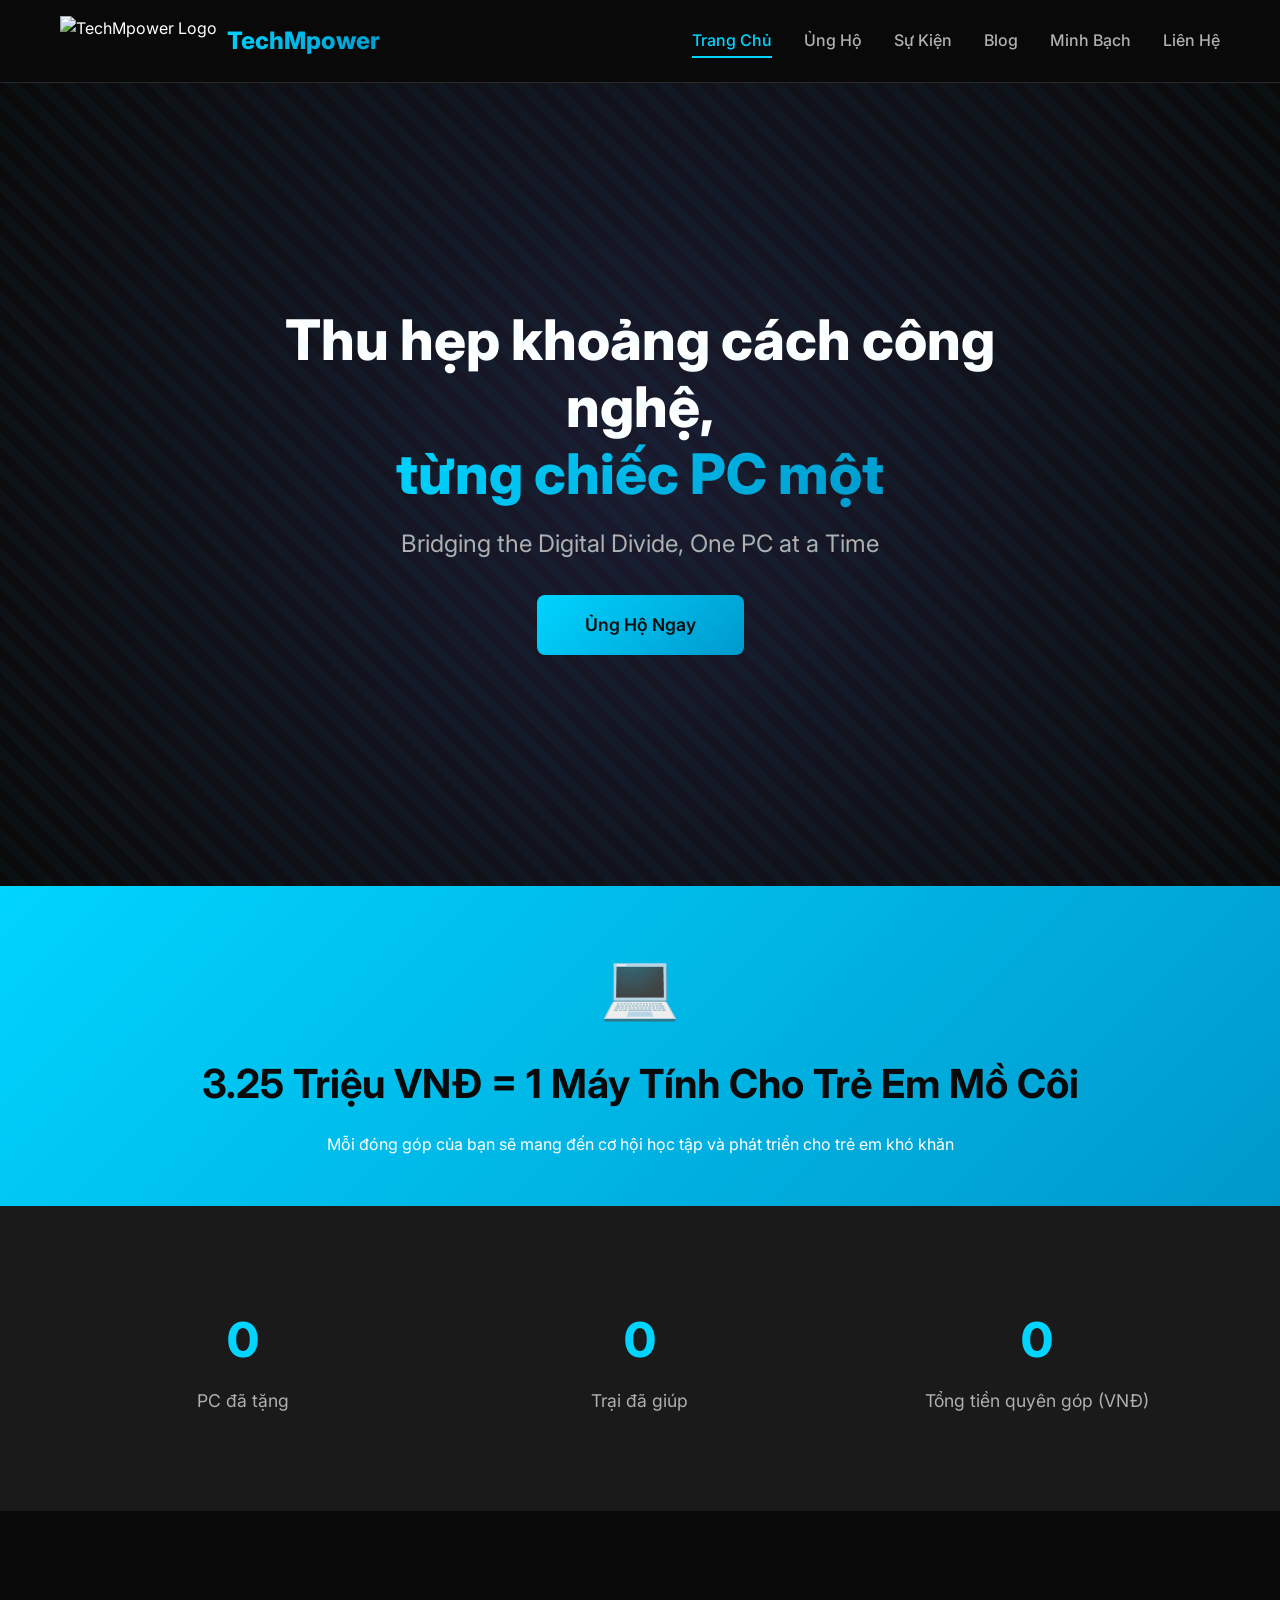
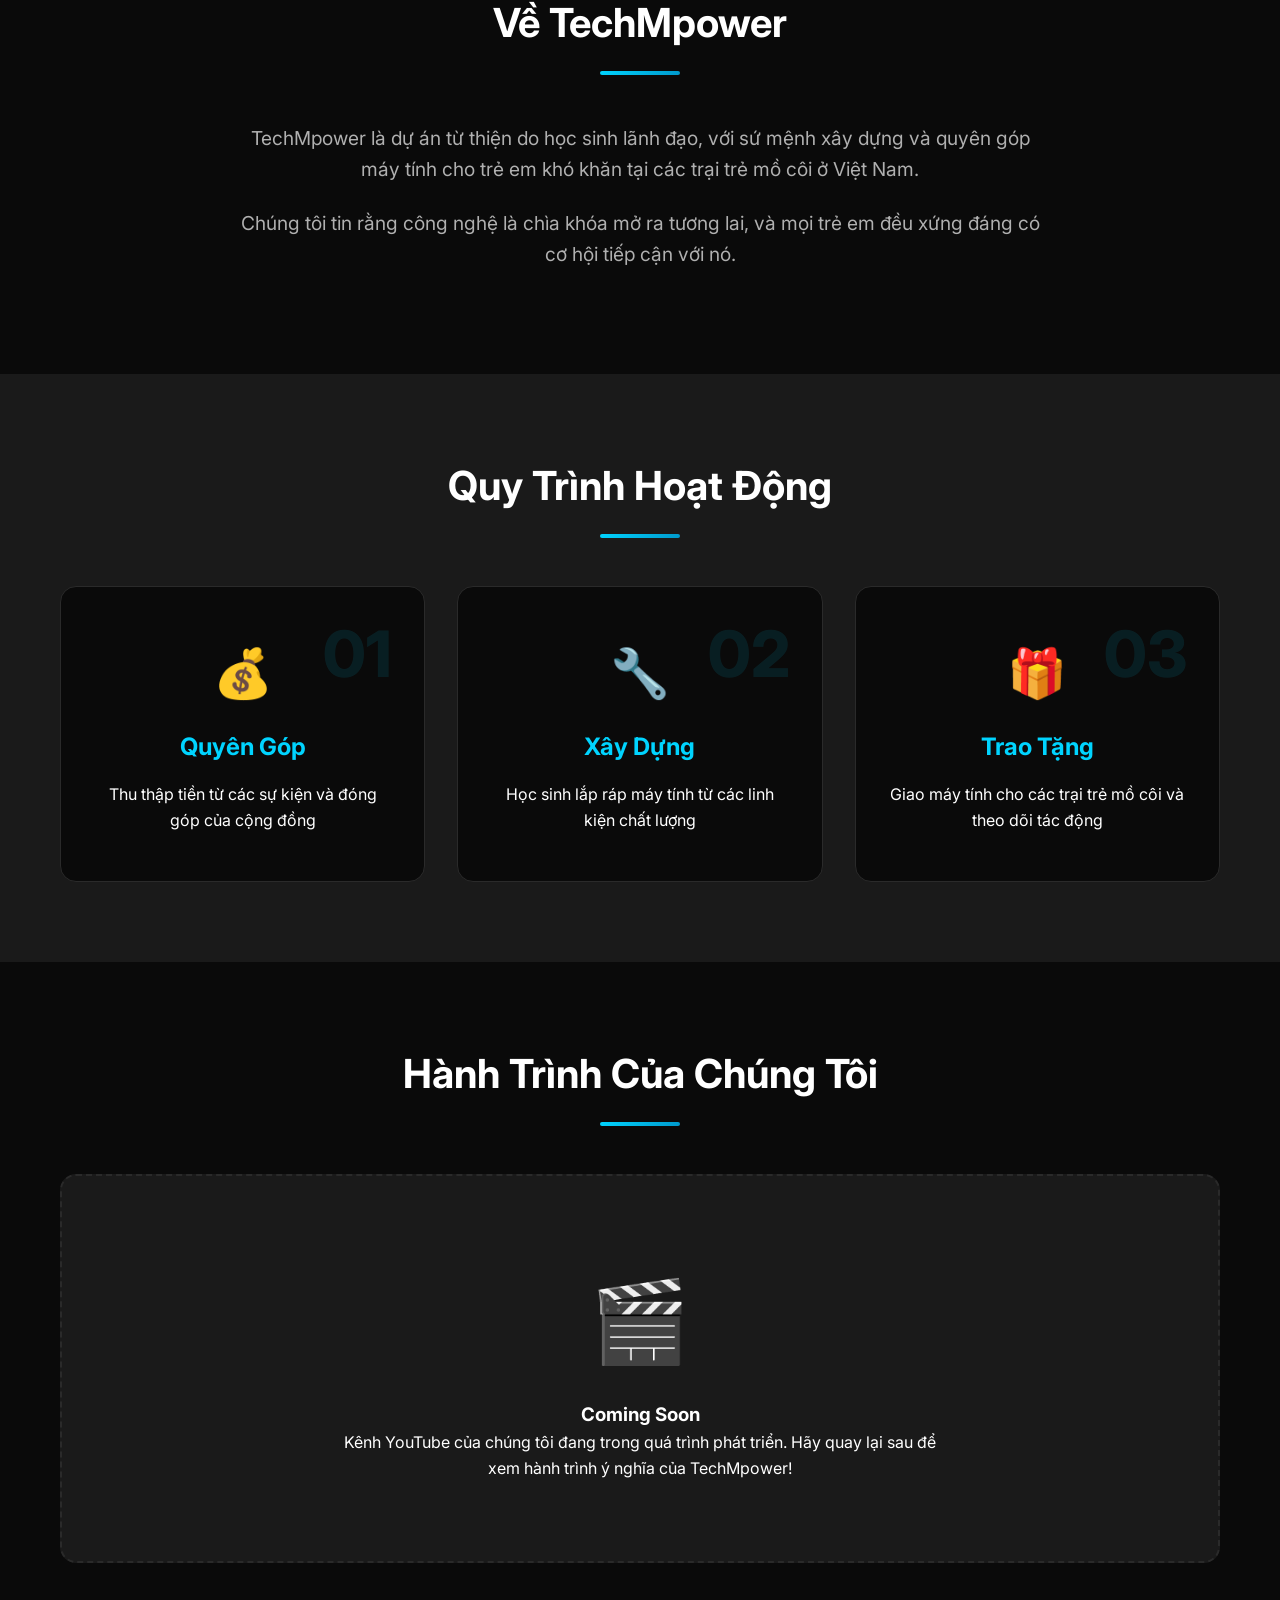
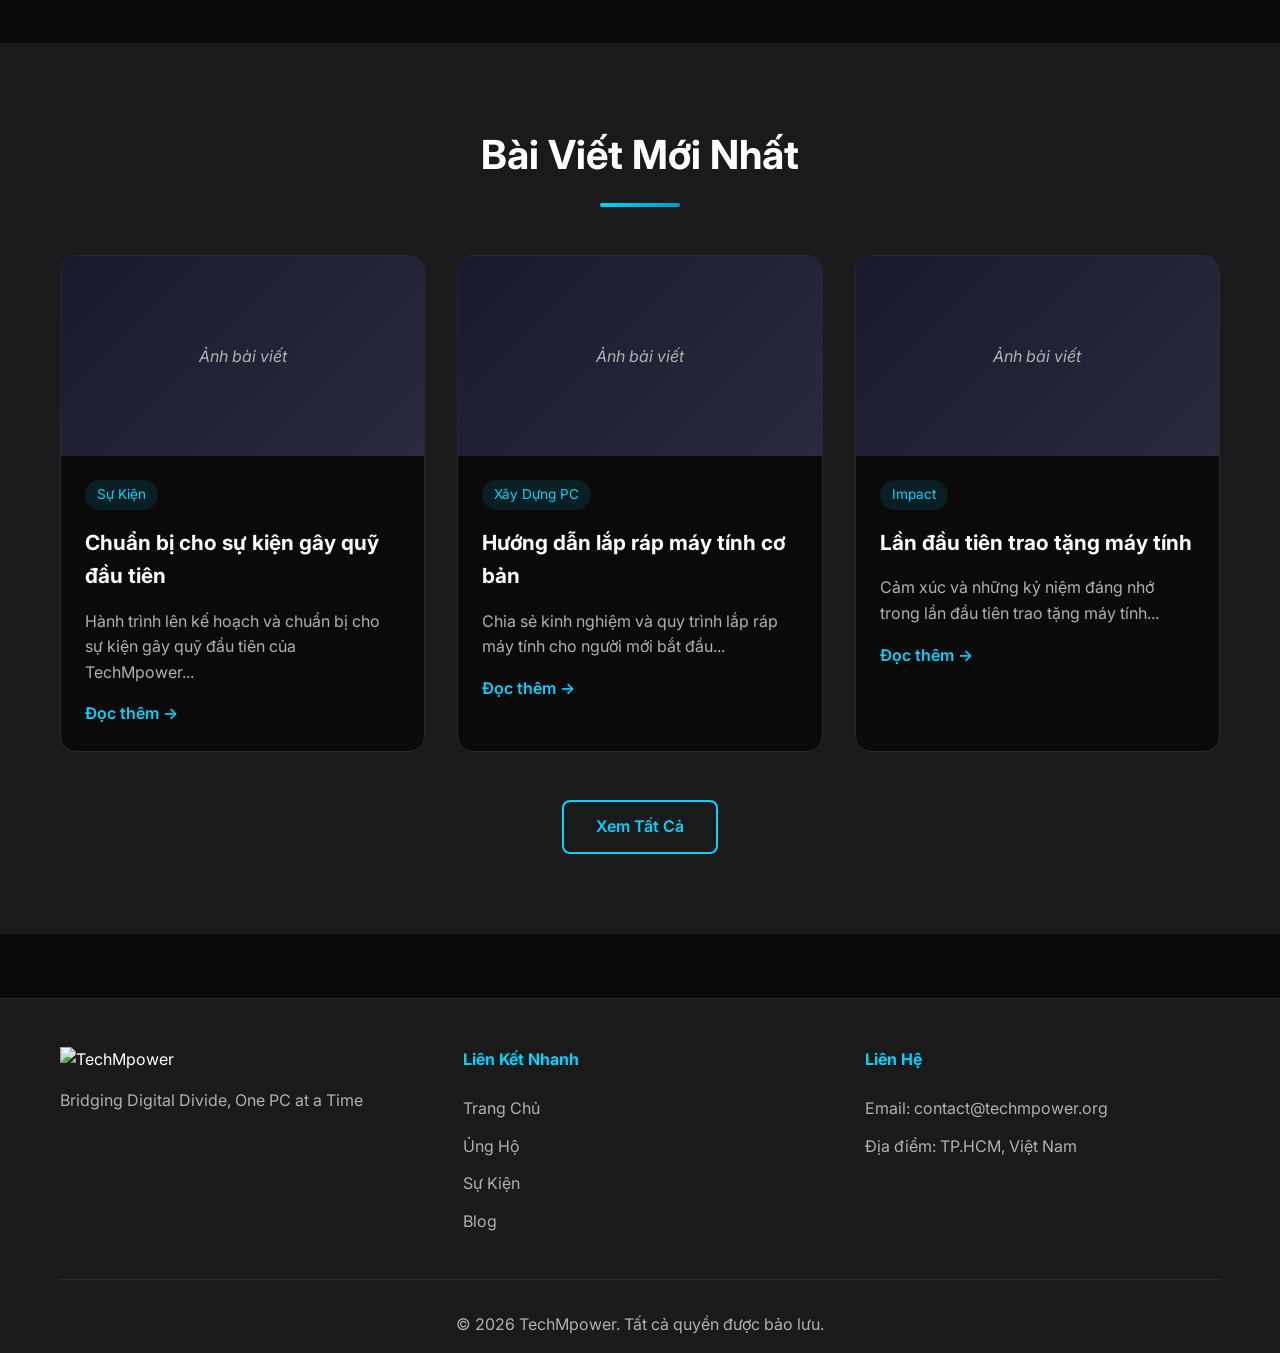
==== index.html @ a967f3a5 "fix files structure" ====
<!DOCTYPE html>
<html lang="vi">
<head>
    <meta charset="UTF-8">
    <meta name="viewport" content="width=device-width, initial-scale=1.0">
    <title>TechMpower - Thu hẹp khoảng cách công nghệ</title>
    <link rel="stylesheet" href="css/style.css">
    <link rel="preconnect" href="https://fonts.googleapis.com">
    <link rel="preconnect" href="https://fonts.gstatic.com" crossorigin>
    <link href="https://fonts.googleapis.com/css2?family=Inter:wght@300;400;600;700;800&display=swap" rel="stylesheet">
</head>
<body>
    <!-- PRELOADER -->
    <div class="preloader">
        <div class="preloader-content">
            <img src="logo.png" alt="TechMpower" class="preloader-logo">
            <div class="preloader-text">TechMpower</div>
            <div class="preloader-bar"></div>
        </div>
    </div>

    <!-- Navigation -->
    <nav class="navbar">
        <div class="container">
            <div class="nav-brand">
                <img src="logo.png" alt="TechMpower Logo" class="logo">
                <span class="brand-text">TechMpower</span>
            </div>
            <ul class="nav-menu">
                <li><a href="index.html" class="active">Trang Chủ</a></li>
                <li><a href="donate.html">Ủng Hộ</a></li>
                <li><a href="events.html">Sự Kiện</a></li>
                <li><a href="blog.html">Blog</a></li>
                <li><a href="transparency.html">Minh Bạch</a></li>
                <li><a href="contact.html">Liên Hệ</a></li>
            </ul>
            <div class="hamburger">
                <span></span>
                <span></span>
                <span></span>
            </div>
        </div>
    </nav>

    <!-- Hero Section -->
    <section class="hero reveal">
        <div class="container">
            <div class="hero-content">
                <h1 class="hero-title">
                    Thu hẹp khoảng cách công nghệ,<br>
                    <span class="highlight">từng chiếc PC một</span>
                </h1>
                <p class="hero-subtitle">Bridging the Digital Divide, One PC at a Time</p>
                <a href="donate.html" class="btn btn-primary btn-large">Ủng Hộ Ngay</a>
            </div>
        </div>
        <div class="hero-overlay"></div>
    </section>

    <!-- Impact Banner -->
    <section class="impact-banner reveal reveal-delay-1">
        <div class="container">
            <div class="banner-content">
                <div class="banner-icon">💻</div>
                <h2>3.25 Triệu VNĐ = 1 Máy Tính Cho Trẻ Em Mồ Côi</h2>
                <p>Mỗi đóng góp của bạn sẽ mang đến cơ hội học tập và phát triển cho trẻ em khó khăn</p>
            </div>
        </div>
    </section>

    <!-- Impact Counters -->
    <section class="impact-counters reveal reveal-delay-2">
        <div class="container">
            <div class="counters-grid">
                <div class="counter-item">
                    <div class="counter-number" data-target="0">0</div>
                    <div class="counter-label">PC đã tặng</div>
                </div>
                <div class="counter-item">
                    <div class="counter-number" data-target="0">0</div>
                    <div class="counter-label">Trại đã giúp</div>
                </div>
                <div class="counter-item">
                    <div class="counter-number" data-target="0">0</div>
                    <div class="counter-label">Tổng tiền quyên góp (VNĐ)</div>
                </div>
            </div>
        </div>
    </section>

    <!-- About Section -->
    <section class="about-section reveal">
        <div class="container">
            <div class="section-header">
                <h2>Về TechMpower</h2>
                <div class="divider"></div>
            </div>
            <div class="about-content">
                <p>TechMpower là dự án từ thiện do học sinh lãnh đạo, với sứ mệnh xây dựng và quyên góp máy tính cho trẻ em khó khăn tại các trại trẻ mồ côi ở Việt Nam.</p>
                <p>Chúng tôi tin rằng công nghệ là chìa khóa mở ra tương lai, và mọi trẻ em đều xứng đáng có cơ hội tiếp cận với nó.</p>
            </div>
        </div>
    </section>

    <!-- Process Section -->
    <section class="process-section reveal reveal-delay-1">
        <div class="container">
            <div class="section-header">
                <h2>Quy Trình Hoạt Động</h2>
                <div class="divider"></div>
            </div>
            <div class="process-grid">
                <div class="process-card reveal">
                    <div class="process-number">01</div>
                    <div class="process-icon">💰</div>
                    <h3>Quyên Góp</h3>
                    <p>Thu thập tiền từ các sự kiện và đóng góp của cộng đồng</p>
                </div>
                <div class="process-card reveal reveal-delay-1">
                    <div class="process-number">02</div>
                    <div class="process-icon">🔧</div>
                    <h3>Xây Dựng</h3>
                    <p>Học sinh lắp ráp máy tính từ các linh kiện chất lượng</p>
                </div>
                <div class="process-card reveal reveal-delay-2">
                    <div class="process-number">03</div>
                    <div class="process-icon">🎁</div>
                    <h3>Trao Tặng</h3>
                    <p>Giao máy tính cho các trại trẻ mồ côi và theo dõi tác động</p>
                </div>
            </div>
        </div>
    </section>

    <!-- YouTube Section -->
    <section class="youtube-section reveal">
        <div class="container">
            <div class="section-header">
                <h2>Hành Trình Của Chúng Tôi</h2>
                <div class="divider"></div>
            </div>
            <div class="youtube-placeholder">
                <div class="placeholder-content">
                    <div class="placeholder-icon">🎬</div>
                    <h3>Coming Soon</h3>
                    <p>Kênh YouTube của chúng tôi đang trong quá trình phát triển. Hãy quay lại sau để xem hành trình ý nghĩa của TechMpower!</p>
                </div>
            </div>
        </div>
    </section>

    <!-- Blog Preview -->
    <section class="blog-preview reveal reveal-delay-1">
        <div class="container">
            <div class="section-header">
                <h2>Bài Viết Mới Nhất</h2>
                <div class="divider"></div>
            </div>
            <div class="blog-grid">
                <article class="blog-card reveal">
                    <div class="blog-image placeholder">Ảnh bài viết</div>
                    <div class="blog-content">
                        <span class="blog-category">Sự Kiện</span>
                        <h3>Chuẩn bị cho sự kiện gây quỹ đầu tiên</h3>
                        <p>Hành trình lên kế hoạch và chuẩn bị cho sự kiện gây quỹ đầu tiên của TechMpower...</p>
                        <a href="blog.html" class="read-more">Đọc thêm →</a>
                    </div>
                </article>
                <article class="blog-card reveal reveal-delay-1">
                    <div class="blog-image placeholder">Ảnh bài viết</div>
                    <div class="blog-content">
                        <span class="blog-category">Xây Dựng PC</span>
                        <h3>Hướng dẫn lắp ráp máy tính cơ bản</h3>
                        <p>Chia sẻ kinh nghiệm và quy trình lắp ráp máy tính cho người mới bắt đầu...</p>
                        <a href="blog.html" class="read-more">Đọc thêm →</a>
                    </div>
                </article>
                <article class="blog-card reveal reveal-delay-2">
                    <div class="blog-image placeholder">Ảnh bài viết</div>
                    <div class="blog-content">
                        <span class="blog-category">Impact</span>
                        <h3>Lần đầu tiên trao tặng máy tính</h3>
                        <p>Cảm xúc và những kỷ niệm đáng nhớ trong lần đầu tiên trao tặng máy tính...</p>
                        <a href="blog.html" class="read-more">Đọc thêm →</a>
                    </div>
                </article>
            </div>
            <div class="text-center">
                <a href="blog.html" class="btn btn-secondary">Xem Tất Cả</a>   
            </div>
        </div>
    </section>

    <!-- Footer -->
    <footer class="footer reveal">
        <div class="container">
            <div class="footer-content">
                <div class="footer-brand">
                    <img src="logo.png" alt="TechMpower" class="footer-logo">
                    <p>Bridging Digital Divide, One PC at a Time</p>
                </div>
                <div class="footer-links">
                    <h4>Liên Kết Nhanh</h4>
                    <ul>
                        <li><a href="index.html">Trang Chủ</a></li>
                        <li><a href="donate.html">Ủng Hộ</a></li>
                        <li><a href="events.html">Sự Kiện</a></li>
                        <li><a href="blog.html">Blog</a></li>
                    </ul>
                </div>
                <div class="footer-contact">
                    <h4>Liên Hệ</h4>
                    <p>Email: contact@techmpower.org</p>
                    <p>Địa điểm: TP.HCM, Việt Nam</p>
                </div>
            </div>
            <div class="footer-bottom">
                <p>&copy; 2026 TechMpower. Tất cả quyền được bảo lưu.</p>
            </div>
        </div>
    </footer>

    <script src="js/main.js"></script>
</body>
</html>
---- css/style.css ----
/* CSS Variables */
:root {
    --primary-color: #00d4ff;
    --secondary-color: #0099cc;
    --dark-bg: #0a0a0a;
    --card-bg: #1a1a1a;
    --text-primary: #ffffff;
    --text-secondary: #b0b0b0;
    --border-color: #2a2a2a;
    --success-color: #00ff88;
    --gradient-primary: linear-gradient(135deg, #00d4ff 0%, #0099cc 100%);
}

/* Reset & Base Styles */
* {
    margin: 0;
    padding: 0;
    box-sizing: border-box;
}

body {
    font-family: 'Inter', sans-serif;
    background-color: var(--dark-bg);
    color: var(--text-primary);
    line-height: 1.6;
    overflow-x: hidden;
}

.container {
    max-width: 1200px;
    margin: 0 auto;
    padding: 0 20px;
}

a {
    text-decoration: none;
    color: inherit;
    transition: all 0.3s ease;
}

/* Navigation */
.navbar {
    background: rgba(10, 10, 10, 0.95);
    backdrop-filter: blur(10px);
    position: fixed;
    width: 100%;
    top: 0;
    z-index: 1000;
    border-bottom: 1px solid var(--border-color);
}

.navbar .container {
    display: flex;
    justify-content: space-between;
    align-items: center;
    padding: 1rem 20px;
}

.nav-brand {
    display: flex;
    align-items: center;
    gap: 10px;
}

.logo {
    height: 50px;
    width: auto;
}

.brand-text {
    font-size: 1.5rem;
    font-weight: 800;
    background: var(--gradient-primary);
    -webkit-background-clip: text;
    -webkit-text-fill-color: transparent;
    background-clip: text;
}

.nav-menu {
    display: flex;
    list-style: none;
    gap: 2rem;
}

.nav-menu a {
    color: var(--text-secondary);
    font-weight: 500;
    position: relative;
    padding: 0.5rem 0;
}

.nav-menu a:hover,
.nav-menu a.active {
    color: var(--primary-color);
}

.nav-menu a::after {
    content: '';
    position: absolute;
    bottom: 0;
    left: 0;
    width: 0;
    height: 2px;
    background: var(--primary-color);
    transition: width 0.3s ease;
}

.nav-menu a:hover::after,
.nav-menu a.active::after {
    width: 100%;
}

.hamburger {
    display: none;
    flex-direction: column;
    gap: 5px;
    cursor: pointer;
}

.hamburger span {
    width: 25px;
    height: 3px;
    background: var(--text-primary);
    transition: all 0.3s ease;
}

/* Buttons */
.btn {
    display: inline-block;
    padding: 0.75rem 2rem;
    border-radius: 8px;
    font-weight: 600;
    cursor: pointer;
    border: none;
    transition: all 0.3s ease;
    text-align: center;
}

.btn-primary {
    background: var(--gradient-primary);
    color: var(--dark-bg);
}

.btn-primary:hover {
    transform: translateY(-2px);
    box-shadow: 0 10px 30px rgba(0, 212, 255, 0.3);
}

.btn-secondary {
    background: transparent;
    color: var(--primary-color);
    border: 2px solid var(--primary-color);
}

.btn-secondary:hover {
    background: var(--primary-color);
    color: var(--dark-bg);
}

.btn-outline {
    background: transparent;
    color: var(--text-primary);
    border: 2px solid var(--border-color);
}

.btn-outline:hover {
    border-color: var(--primary-color);
    color: var(--primary-color);
}

.btn-large {
    padding: 1rem 3rem;
    font-size: 1.1rem;
}

/* Hero Section */
.hero {
    margin-top: 76px;
    min-height: 90vh;
    display: flex;
    align-items: center;
    justify-content: center;
    position: relative;
    background: radial-gradient(circle at center, #1a1a2e 0%, var(--dark-bg) 100%);
    overflow: hidden;
}

.hero::before {
    content: '';
    position: absolute;
    width: 200%;
    height: 200%;
    background: repeating-linear-gradient(
        45deg,
        transparent,
        transparent 10px,
        rgba(0, 212, 255, 0.03) 10px,
        rgba(0, 212, 255, 0.03) 20px
    );
    animation: slide 20s linear infinite;
}

@keyframes slide {
    0% { transform: translate(-50%, -50%); }
    100% { transform: translate(0, 0); }
}

.hero-content {
    text-align: center;
    z-index: 1;
    max-width: 800px;
    padding: 2rem;
}

.hero-title {
    font-size: 3.5rem;
    font-weight: 800;
    margin-bottom: 1rem;
    line-height: 1.2;
}

.hero-title .highlight {
    background: var(--gradient-primary);
    -webkit-background-clip: text;
    -webkit-text-fill-color: transparent;
    background-clip: text;
}

.hero-subtitle {
    font-size: 1.5rem;
    color: var(--text-secondary);
    margin-bottom: 2rem;
}

/* Impact Banner */
.impact-banner {
    background: var(--gradient-primary);
    padding: 3rem 0;
    text-align: center;
}

.banner-content h2 {
    font-size: 2.5rem;
    margin: 1rem 0;
    color: var(--dark-bg);
}

.banner-icon {
    font-size: 4rem;
}

/* Impact Counters */
.impact-counters {
    padding: 4rem 0;
    background: var(--card-bg);
}

.counters-grid {
    display: grid;
    grid-template-columns: repeat(auto-fit, minmax(250px, 1fr));
    gap: 2rem;
    text-align: center;
}

.counter-item {
    padding: 2rem;
}

.counter-number {
    font-size: 3rem;
    font-weight: 800;
    color: var(--primary-color);
    margin-bottom: 0.5rem;
}

.counter-label {
    color: var(--text-secondary);
    font-size: 1.1rem;
}

/* Section Headers */
.section-header {
    text-align: center;
    margin-bottom: 3rem;
}

.section-header h2 {
    font-size: 2.5rem;
    margin-bottom: 1rem;
}

.divider {
    width: 80px;
    height: 4px;
    background: var(--gradient-primary);
    margin: 0 auto;
    border-radius: 2px;
}

/* About Section */
.about-section {
    padding: 5rem 0;
}

.about-content {
    max-width: 800px;
    margin: 0 auto;
    text-align: center;
    font-size: 1.2rem;
    color: var(--text-secondary);
}

.about-content p {
    margin-bottom: 1.5rem;
}

/* Process Section */
.process-section {
    padding: 5rem 0;
    background: var(--card-bg);
}

.process-grid {
    display: grid;
    grid-template-columns: repeat(auto-fit, minmax(300px, 1fr));
    gap: 2rem;
}

.process-card {
    background: var(--dark-bg);
    padding: 3rem 2rem;
    border-radius: 16px;
    text-align: center;
    border: 1px solid var(--border-color);
    transition: all 0.3s ease;
    position: relative;
    overflow: hidden;
}

.process-card::before {
    content: '';
    position: absolute;
    top: 0;
    left: 0;
    width: 100%;
    height: 4px;
    background: var(--gradient-primary);
    transform: scaleX(0);
    transition: transform 0.3s ease;
}

.process-card:hover {
    transform: translateY(-10px);
    border-color: var(--primary-color);
}

.process-card:hover::before {
    transform: scaleX(1);
}

.process-number {
    font-size: 4rem;
    font-weight: 800;
    color: rgba(0, 212, 255, 0.1);
    position: absolute;
    top: 1rem;
    right: 2rem;
}

.process-icon {
    font-size: 3rem;
    margin-bottom: 1rem;
}

.process-card h3 {
    font-size: 1.5rem;
    margin-bottom: 1rem;
    color: var(--primary-color);
}

/* YouTube Section */
.youtube-section {
    padding: 5rem 0;
}

.youtube-placeholder {
    background: var(--card-bg);
    border: 2px dashed var(--border-color);
    border-radius: 16px;
    padding: 5rem 2rem;
    text-align: center;
}

.placeholder-content {
    max-width: 600px;
    margin: 0 auto;
}

.placeholder-icon {
    font-size: 5rem;
    margin-bottom: 1rem;
}

/* Blog Preview */
.blog-preview {
    padding: 5rem 0;
    background: var(--card-bg);
}

.blog-grid {
    display: grid;
    grid-template-columns: repeat(auto-fit, minmax(300px, 1fr));
    gap: 2rem;
    margin-bottom: 3rem;
}

.blog-card {
    background: var(--dark-bg);
    border-radius: 16px;
    overflow: hidden;
    border: 1px solid var(--border-color);
    transition: all 0.3s ease;
}

.blog-card:hover {
    transform: translateY(-5px);
    border-color: var(--primary-color);
}

.blog-image {
    height: 200px;
    background: linear-gradient(135deg, #1a1a2e 0%, #2a2a3e 100%);
    display: flex;
    align-items: center;
    justify-content: center;
    color: var(--text-secondary);
}

.blog-content {
    padding: 1.5rem;
}

.blog-category {
    display: inline-block;
    padding: 0.25rem 0.75rem;
    background: rgba(0, 212, 255, 0.1);
    color: var(--primary-color);
    border-radius: 20px;
    font-size: 0.85rem;
    margin-bottom: 1rem;
}

.blog-content h3 {
    margin-bottom: 1rem;
    font-size: 1.3rem;
}

.blog-content p {
    color: var(--text-secondary);
    margin-bottom: 1rem;
}

.read-more {
    color: var(--primary-color);
    font-weight: 600;
}

.text-center {
    text-align: center;
}

/* Page Header */
.page-header {
    margin-top: 76px;
    padding: 4rem 0;
    background: linear-gradient(135deg, #1a1a2e 0%, var(--dark-bg) 100%);
    text-align: center;
}

.page-header h1 {
    font-size: 3rem;
    margin-bottom: 1rem;
    background: var(--gradient-primary);
    -webkit-background-clip: text;
    -webkit-text-fill-color: transparent;
    background-clip: text;
}

/* Donate Page Styles */
.donation-section {
    padding: 4rem 0;
}

.donation-banner {
    background: var(--gradient-primary);
    padding: 2rem;
    border-radius: 16px;
    text-align: center;
    margin-bottom: 3rem;
}

.donation-banner h2 {
    color: var(--dark-bg);
    font-size: 2rem;
}

.donation-tiers {
    display: grid;
    grid-template-columns: repeat(auto-fit, minmax(280px, 1fr));
    gap: 2rem;
    margin-bottom: 4rem;
}

.tier-card {
    background: var(--card-bg);
    padding: 2.5rem 2rem;
    border-radius: 16px;
    border: 2px solid var(--border-color);
    text-align: center;
    position: relative;
    transition: all 0.3s ease;
}

.tier-card.featured {
    border-color: var(--primary-color);
    transform: scale(1.05);
}

.tier-badge {
    position: absolute;
    top: -12px;
    left: 50%;
    transform: translateX(-50%);
    background: var(--gradient-primary);
    color: var(--dark-bg);
    padding: 0.5rem 1.5rem;
    border-radius: 20px;
    font-weight: 700;
    font-size: 0.9rem;
}

.tier-price {
    font-size: 2rem;
    font-weight: 800;
    color: var(--primary-color);
    margin: 1.5rem 0;
}

.tier-features {
    list-style: none;
    margin: 2rem 0;
    text-align: left;
}

.tier-features li {
    padding: 0.75rem 0;
    border-bottom: 1px solid var(--border-color);
    color: var(--text-secondary);
}

.tier-features li:last-child {
    border-bottom: none;
}

.custom-input {
    width: 100%;
    padding: 1rem;
    background: var(--dark-bg);
    border: 2px solid var(--border-color);
    border-radius: 8px;
    color: var(--text-primary);
    font-size: 1.1rem;
    margin-bottom: 1rem;
    text-align: center;
}

.payment-methods {
    margin-bottom: 4rem;
}

.payment-methods h3 {
    text-align: center;
    font-size: 2rem;
    margin-bottom: 2rem;
}

.payment-grid {
    display: grid;
    grid-template-columns: repeat(auto-fit, minmax(300px, 1fr));
    gap: 2rem;
    margin-bottom: 2rem;
}

.payment-card {
    background: var(--card-bg);
    padding: 2rem;
    border-radius: 16px;
    border: 1px solid var(--border-color);
}

.payment-card h4 {
    margin-bottom: 1.5rem;
    color: var(--primary-color);
}

.qr-placeholder {
    background: var(--dark-bg);
    border: 2px dashed var(--border-color);
    border-radius: 8px;
    padding: 3rem 1rem;
    text-align: center;
    margin-bottom: 1.5rem;
}

.bank-info p {
    margin: 0.75rem 0;
    color: var(--text-secondary);
}

.payment-instruction {
    background: var(--card-bg);
    padding: 2rem;
    border-radius: 16px;
    border-left: 4px solid var(--primary-color);
}

.payment-instruction ol {
    margin-left: 1.5rem;
    color: var(--text-secondary);
}

.payment-instruction li {
    margin: 0.75rem 0;
}

.progress-section {
    background: var(--card-bg);
    padding: 3rem 2rem;
    border-radius: 16px;
    margin-bottom: 3rem;
}

.progress-section h3 {
    text-align: center;
    margin-bottom: 2rem;
    font-size: 1.8rem;
}

.progress-container {
    max-width: 800px;
    margin: 0 auto;
}

.progress-info {
    display: flex;
    justify-content: space-between;
    margin-bottom: 1rem;
    color: var(--text-secondary);
}

.progress-bar {
    height: 30px;
    background: var(--dark-bg);
    border-radius: 15px;
    overflow: hidden;
    margin-bottom: 1rem;
}

.progress-fill {
    height: 100%;
    background: var(--gradient-primary);
    border-radius: 15px;
    transition: width 0.5s ease;
}

.progress-text {
    text-align: center;
    color: var(--text-secondary);
}

.transparency-notice {
    text-align: center;
    padding: 3rem;
    background: var(--card-bg);
    border-radius: 16px;
}

.transparency-notice h3 {
    font-size: 2rem;
    margin-bottom: 1rem;
    color: var(--success-color);
}

/* Events Page */
.events-section {
    padding: 4rem 0;
}

.section-title {
    font-size: 2rem;
    margin: 3rem 0 2rem;
    padding-bottom: 1rem;
    border-bottom: 2px solid var(--border-color);
}

.events-list {
    display: flex;
    flex-direction: column;
    gap: 2rem;
}

.event-card {
    display: flex;
    gap: 2rem;
    background: var(--card-bg);
    padding: 2rem;
    border-radius: 16px;
    border: 1px solid var(--border-color);
    transition: all 0.3s ease;
}

.event-card:hover {
    border-color: var(--primary-color);
    transform: translateX(10px);
}

.event-card.past {
    opacity: 0.7;
}

.event-date {
    display: flex;
    flex-direction: column;
    align-items: center;
    justify-content: center;
    background: var(--gradient-primary);
    color: var(--dark-bg);
    padding: 1.5rem;
    border-radius: 12px;
    min-width: 100px;
}

.event-date .day {
    font-size: 2.5rem;
    font-weight: 800;
    line-height: 1;
}

.event-date .month {
    font-size: 1rem;
    font-weight: 600;
}

.event-content h3 {
    font-size: 1.5rem;
    margin-bottom: 0.5rem;
    color: var(--primary-color);
}

.event-meta {
    color: var(--text-secondary);
    margin-bottom: 1rem;
}

.event-tags {
    display: flex;
    gap: 0.5rem;
    margin-top: 1rem;
}

.tag {
    padding: 0.25rem 0.75rem;
    background: rgba(0, 212, 255, 0.1);
    color: var(--primary-color);
    border-radius: 20px;
    font-size: 0.85rem;
}

.event-result {
    margin-top: 1rem;
    padding: 1rem;
    background: rgba(0, 255, 136, 0.1);
    border-left: 4px solid var(--success-color);
    border-radius: 4px;
}

/* Blog Page */
.blog-section {
    padding: 4rem 0;
}

.blog-layout {
    display: grid;
    grid-template-columns: 300px 1fr;
    gap: 3rem;
}

.blog-sidebar {
    position: sticky;
    top: 100px;
    height: fit-content;
}

.search-box {
    display: flex;
    margin-bottom: 2rem;
}

.search-box input {
    flex: 1;
    padding: 0.75rem 1rem;
    background: var(--card-bg);
    border: 2px solid var(--border-color);
    border-radius: 8px 0 0 8px;
    color: var(--text-primary);
}

.search-box button {
    padding: 0.75rem 1rem;
    background: var(--primary-color);
    border: none;
    border-radius: 0 8px 8px 0;
    cursor: pointer;
}

.categories h3 {
    margin-bottom: 1rem;
    color: var(--primary-color);
}

.categories ul {
    list-style: none;
}

.categories li {
    margin: 0.5rem 0;
}

.categories a {
    display: block;
    padding: 0.75rem 1rem;
    background: var(--card-bg);
    border-radius: 8px;
    color: var(--text-secondary);
    transition: all 0.3s ease;
}

.categories a:hover,
.categories a.active {
    background: var(--primary-color);
    color: var(--dark-bg);
}

.blog-posts {
    display: flex;
    flex-direction: column;
    gap: 2rem;
}

.blog-post-card {
    display: flex;
    gap: 2rem;
    background: var(--card-bg);
    border-radius: 16px;
    overflow: hidden;
    border: 1px solid var(--border-color);
    transition: all 0.3s ease;
}

.blog-post-card:hover {
    border-color: var(--primary-color);
}

.post-image {
    width: 300px;
    min-height: 200px;
    background: linear-gradient(135deg, #1a1a2e 0%, #2a2a3e 100%);
    display: flex;
    align-items: center;
    justify-content: center;
    color: var(--text-secondary);
}

.post-content {
    padding: 2rem;
    flex: 1;
}

.post-meta {
    display: flex;
    gap: 1rem;
    margin-bottom: 1rem;
    font-size: 0.9rem;
}

.post-meta .category {
    color: var(--primary-color);
    font-weight: 600;
}

.post-meta .date {
    color: var(--text-secondary);
}

.post-content h3 {
    font-size: 1.5rem;
    margin-bottom: 1rem;
}

.post-content p {
    color: var(--text-secondary);
    margin-bottom: 1.5rem;
}

.pagination {
    display: flex;
    justify-content: center;
    align-items: center;
    gap: 2rem;
    margin-top: 3rem;
}

.page-numbers {
    color: var(--text-secondary);
}

/* Transparency Page */
.transparency-section {
    padding: 4rem 0;
}

.commitment-box {
    background: var(--card-bg);
    padding: 2rem;
    border-radius: 16px;
    margin-bottom: 3rem;
    border-left: 4px solid var(--success-color);
}

.commitment-box h2 {
    margin-bottom: 1.5rem;
    color: var(--success-color);
}

.commitment-box ul {
    list-style: none;
    display: grid;
    grid-template-columns: repeat(auto-fit, minmax(250px, 1fr));
    gap: 1rem;
}

.commitment-box li {
    padding: 0.5rem 0;
    color: var(--text-secondary);
}

.financial-overview {
    margin-bottom: 4rem;
}

.financial-overview h3 {
    text-align: center;
    margin-bottom: 2rem;
    font-size: 2rem;
}

.overview-cards {
    display: grid;
    grid-template-columns: repeat(auto-fit, minmax(250px, 1fr));
    gap: 2rem;
}

.overview-card {
    background: var(--card-bg);
    padding: 2rem;
    border-radius: 16px;
    text-align: center;
    border: 1px solid var(--border-color);
}

.overview-card h4 {
    color: var(--text-secondary);
    margin-bottom: 1rem;
}

.overview-card .amount {
    font-size: 2rem;
    font-weight: 800;
    color: var(--primary-color);
}

.cost-breakdown {
    background: var(--card-bg);
    padding: 3rem;
    border-radius: 16px;
    margin-bottom: 4rem;
}

.cost-breakdown h3 {
    margin-bottom: 2rem;
    font-size: 1.8rem;
}

.breakdown-list {
    max-width: 600px;
    margin: 0 auto;
}

.breakdown-item {
    display: flex;
    justify-content: space-between;
    padding: 1rem 0;
    border-bottom: 1px solid var(--border-color);
    color: var(--text-secondary);
}

.breakdown-total {
    display: flex;
    justify-content: space-between;
    padding: 1.5rem 0;
    font-weight: 800;
    font-size: 1.2rem;
    color: var(--primary-color);
    border-top: 2px solid var(--primary-color);
    margin-top: 1rem;
}

.recent-transactions {
    margin-bottom: 4rem;
}

.recent-transactions h3 {
    margin-bottom: 2rem;
    font-size: 1.8rem;
}

.table-container {
    overflow-x: auto;
}

.transactions-table {
    width: 100%;
    background: var(--card-bg);
    border-radius: 16px;
    overflow: hidden;
    border: 1px solid var(--border-color);
}

.transactions-table th,
.transactions-table td {
    padding: 1rem;
    text-align: left;
    border-bottom: 1px solid var(--border-color);
}

.transactions-table th {
    background: var(--dark-bg);
    font-weight: 600;
    color: var(--primary-color);
}

.transactions-table a {
    color: var(--primary-color);
}

.delivery-proof {
    margin-bottom: 4rem;
}

.delivery-proof h3 {
    margin-bottom: 2rem;
    font-size: 1.8rem;
}

.proof-grid {
    display: grid;
    grid-template-columns: repeat(auto-fit, minmax(300px, 1fr));
    gap: 2rem;
}

.proof-item {
    background: var(--card-bg);
    border: 2px dashed var(--border-color);
    border-radius: 16px;
    padding: 3rem 2rem;
    text-align: center;
    color: var(--text-secondary);
}

/* Contact Page */
.contact-section {
    padding: 4rem 0;
}

.contact-grid {
    display: grid;
    grid-template-columns: 1fr 1fr;
    gap: 4rem;
}

.contact-form-wrapper h3,
.contact-info h4 {
    margin-bottom: 2rem;
    font-size: 1.8rem;
    color: var(--primary-color);
}

.contact-form .form-group {
    margin-bottom: 1.5rem;
}

.contact-form label {
    display: block;
    margin-bottom: 0.5rem;
    color: var(--text-secondary);
}

.contact-form input,
.contact-form textarea {
    width: 100%;
    padding: 1rem;
    background: var(--card-bg);
    border: 2px solid var(--border-color);
    border-radius: 8px;
    color: var(--text-primary);
    font-family: inherit;
    transition: border-color 0.3s ease;
}

.contact-form input:focus,
.contact-form textarea:focus {
    outline: none;
    border-color: var(--primary-color);
}

.info-card {
    background: var(--card-bg);
    padding: 2rem;
    border-radius: 16px;
    margin-bottom: 2rem;
}

.info-item {
    display: flex;
    gap: 1rem;
    margin: 1.5rem 0;
    align-items: flex-start;
}

.info-item .icon {
    font-size: 1.5rem;
}

.info-item strong {
    display: block;
    margin-bottom: 0.25rem;
    color: var(--primary-color);
}

.info-item p {
    color: var(--text-secondary);
}

.social-grid {
    display: grid;
    grid-template-columns: repeat(3, 1fr);
    gap: 1rem;
}

.social-link {
    display: flex;
    flex-direction: column;
    align-items: center;
    padding: 1.5rem;
    background: var(--card-bg);
    border-radius: 12px;
    border: 2px solid var(--border-color);
    transition: all 0.3s ease;
}

.social-link:hover {
    border-color: var(--primary-color);
    transform: translateY(-5px);
}

.social-link span {
    font-size: 2rem;
    margin-bottom: 0.5rem;
}

/* Footer */
.footer {
    background: var(--card-bg);
    padding: 3rem 0 1rem;
    margin-top: 4rem;
    border-top: 1px solid var(--border-color);
}

.footer-content {
    display: grid;
    grid-template-columns: repeat(auto-fit, minmax(250px, 1fr));
    gap: 3rem;
    margin-bottom: 2rem;
}

.footer-brand img {
    height: 60px;
    margin-bottom: 1rem;
}

.footer-brand p {
    color: var(--text-secondary);
}

.footer-links h4,
.footer-contact h4 {
    margin-bottom: 1.5rem;
    color: var(--primary-color);
}

.footer-links ul {
    list-style: none;
}

.footer-links li {
    margin: 0.75rem 0;
}

.footer-links a {
    color: var(--text-secondary);
}

.footer-links a:hover {
    color: var(--primary-color);
}

.footer-contact p {
    color: var(--text-secondary);
    margin: 0.75rem 0;
}

.footer-bottom {
    text-align: center;
    padding-top: 2rem;
    border-top: 1px solid var(--border-color);
    color: var(--text-secondary);
}

/* Placeholder styling */
.placeholder {
    background: linear-gradient(135deg, #1a1a2e 0%, #2a2a3e 100%);
    display: flex;
    align-items: center;
    justify-content: center;
    color: var(--text-secondary);
    font-style: italic;
}

/* Responsive Design */
@media (max-width: 968px) {
    .nav-menu {
        position: fixed;
        left: -100%;
        top: 76px;
        flex-direction: column;
        background: var(--card-bg);
        width: 100%;
        text-align: center;
        transition: 0.3s;
        padding: 2rem 0;
        gap: 0;
    }

    .nav-menu.active {
        left: 0;
    }

    .nav-menu li {
        margin: 1rem 0;
    }

    .hamburger {
        display: flex;
    }

    .hamburger.active span:nth-child(1) {
        transform: rotate(45deg) translate(5px, 5px);
    }

    .hamburger.active span:nth-child(2) {
        opacity: 0;
    }

    .hamburger.active span:nth-child(3) {
        transform: rotate(-45deg) translate(7px, -6px);
    }

    .hero-title {
        font-size: 2.5rem;
    }

    .blog-layout {
        grid-template-columns: 1fr;
    }

    .blog-sidebar {
        position: static;
    }

    .contact-grid {
        grid-template-columns: 1fr;
    }

    .blog-post-card {
        flex-direction: column;
    }

    .post-image {
        width: 100%;
        min-height: 200px;
    }

    .event-card {
        flex-direction: column;
    }

    .tier-card.featured {
        transform: scale(1);
    }
}

@media (max-width: 600px) {
    .hero-title {
        font-size: 2rem;
    }

    .hero-subtitle {
        font-size: 1.2rem;
    }

    .banner-content h2 {
        font-size: 1.5rem;
    }

    .counters-grid {
        grid-template-columns: 1fr;
    }

    .process-grid,
    .donation-tiers,
    .payment-grid {
        grid-template-columns: 1fr;
    }

    .social-grid {
        grid-template-columns: 1fr;
    }
}

/* ========== PRELOADER ========== */
.preloader {
    position: fixed;
    top: 0; left: 0;
    width: 100%; height: 100%;
    background: var(--dark-bg);
    display: flex;
    align-items: center;
    justify-content: center;
    z-index: 9999;
    transition: opacity 0.6s ease, visibility 0.6s ease;
}

.preloader.hidden {
    opacity: 0;
    visibility: hidden;
    pointer-events: none;
}

.preloader-content {
    text-align: center;
}

.preloader-logo {
    width: 120px;
    animation: logoPulse 1.8s infinite ease-in-out;
    filter: drop-shadow(0 0 15px rgba(0, 212, 255, 0.6));
}

.preloader-text {
    font-size: 1.8rem;
    font-weight: 800;
    background: var(--gradient-primary);
    -webkit-background-clip: text;
    -webkit-text-fill-color: transparent;
    background-clip: text;
    margin: 1rem 0 1.5rem;
    letter-spacing: 2px;
}

.preloader-bar {
    width: 220px;
    height: 4px;
    background: var(--card-bg);
    border-radius: 2px;
    overflow: hidden;
    margin: 0 auto;
}

.preloader-bar::after {
    content: '';
    display: block;
    width: 40%;
    height: 100%;
    background: var(--gradient-primary);
    border-radius: 2px;
    animation: loadSlide 1.2s ease-in-out infinite;
}

@keyframes logoPulse {
    0%, 100% { transform: scale(1); filter: drop-shadow(0 0 15px rgba(0, 212, 255, 0.6)); }
    50% { transform: scale(1.08); filter: drop-shadow(0 0 25px rgba(0, 212, 255, 0.9)); }
}

@keyframes loadSlide {
    0% { transform: translateX(-100%); }
    100% { transform: translateX(250%); }
}

/* ========== SCROLL REVEAL ========== */
.reveal {
    opacity: 0;
    transform: translateY(30px);
    transition: opacity 0.8s cubic-bezier(0.4, 0, 0.2, 1), 
                transform 0.8s cubic-bezier(0.4, 0, 0.2, 1);
}

.reveal.active {
    opacity: 1;
    transform: translateY(0);
}

.reveal-delay-1 { transition-delay: 0.1s; }
.reveal-delay-2 { transition-delay: 0.2s; }
.reveal-delay-3 { transition-delay: 0.3s; }

/* Accessibility: Respect reduced motion */
@media (prefers-reduced-motion: reduce) {
    .preloader { display: none; }
    .reveal { opacity: 1; transform: none; transition: none; }
}
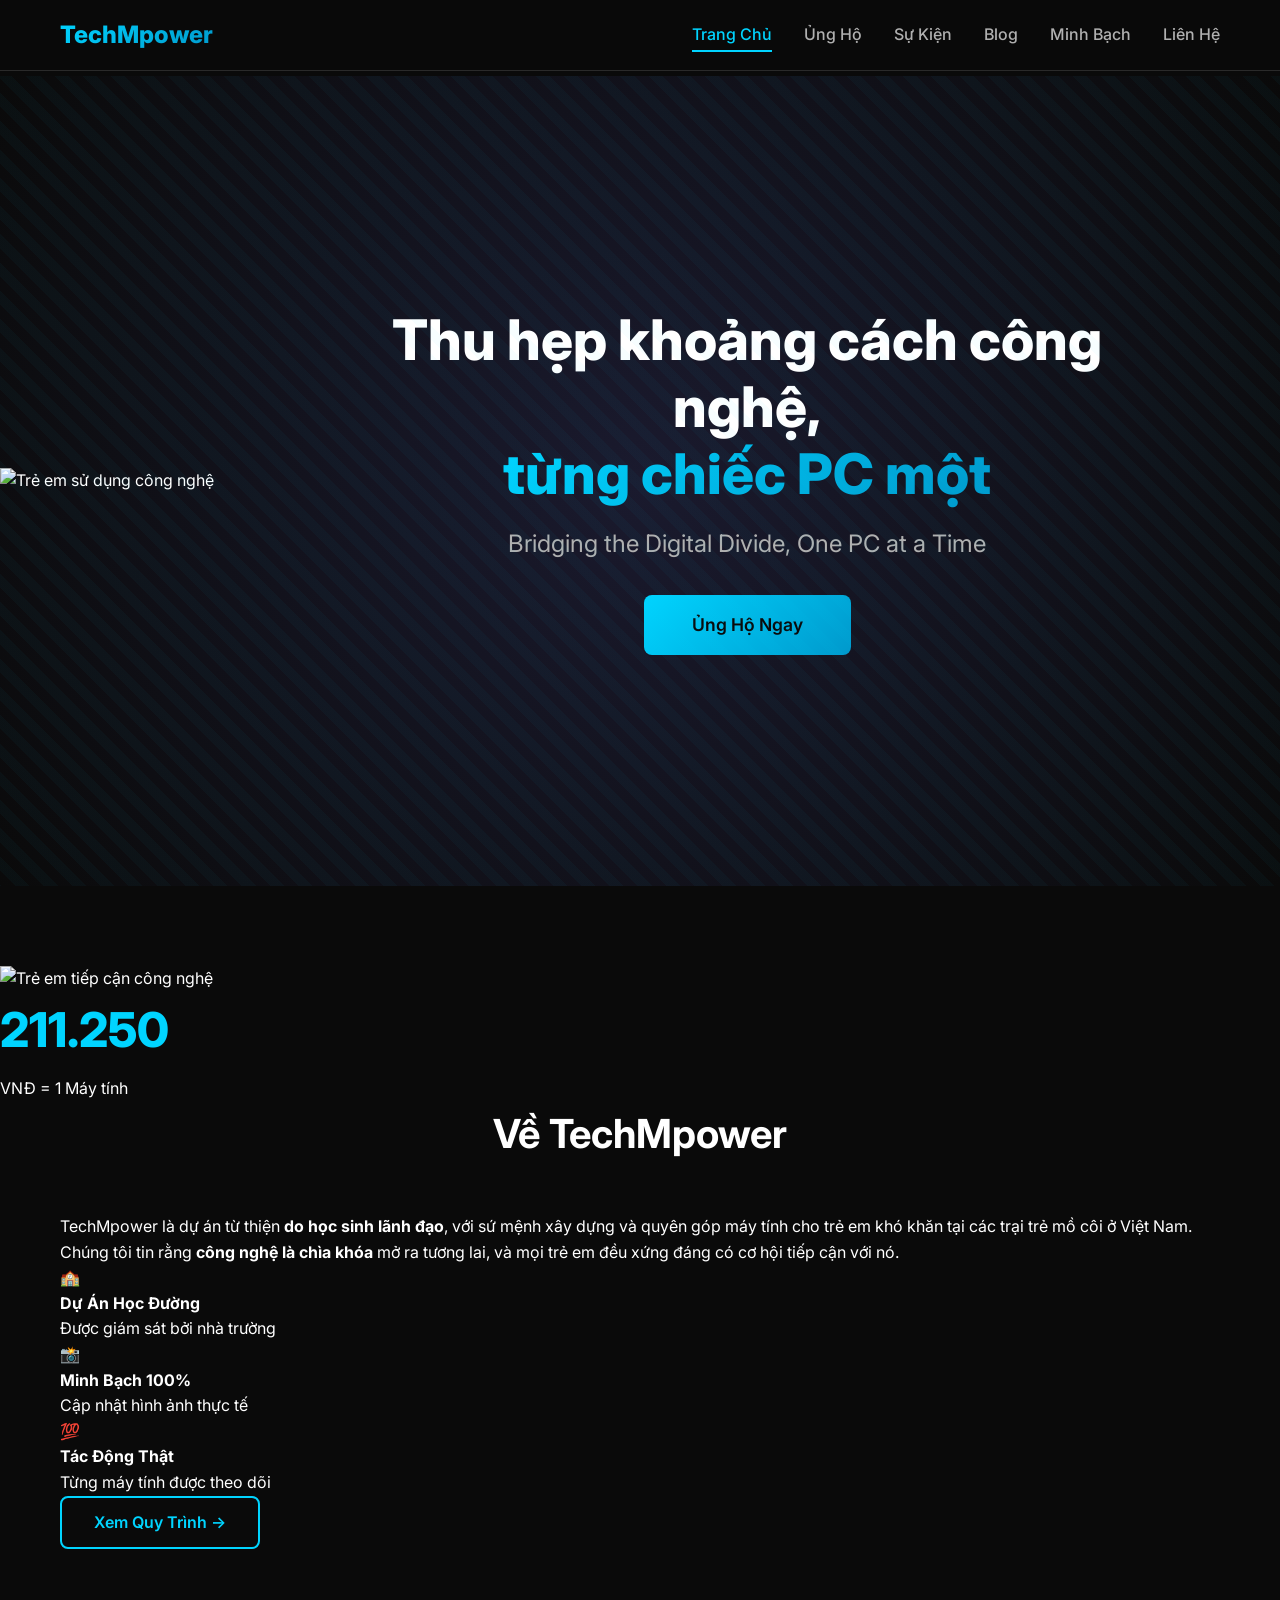
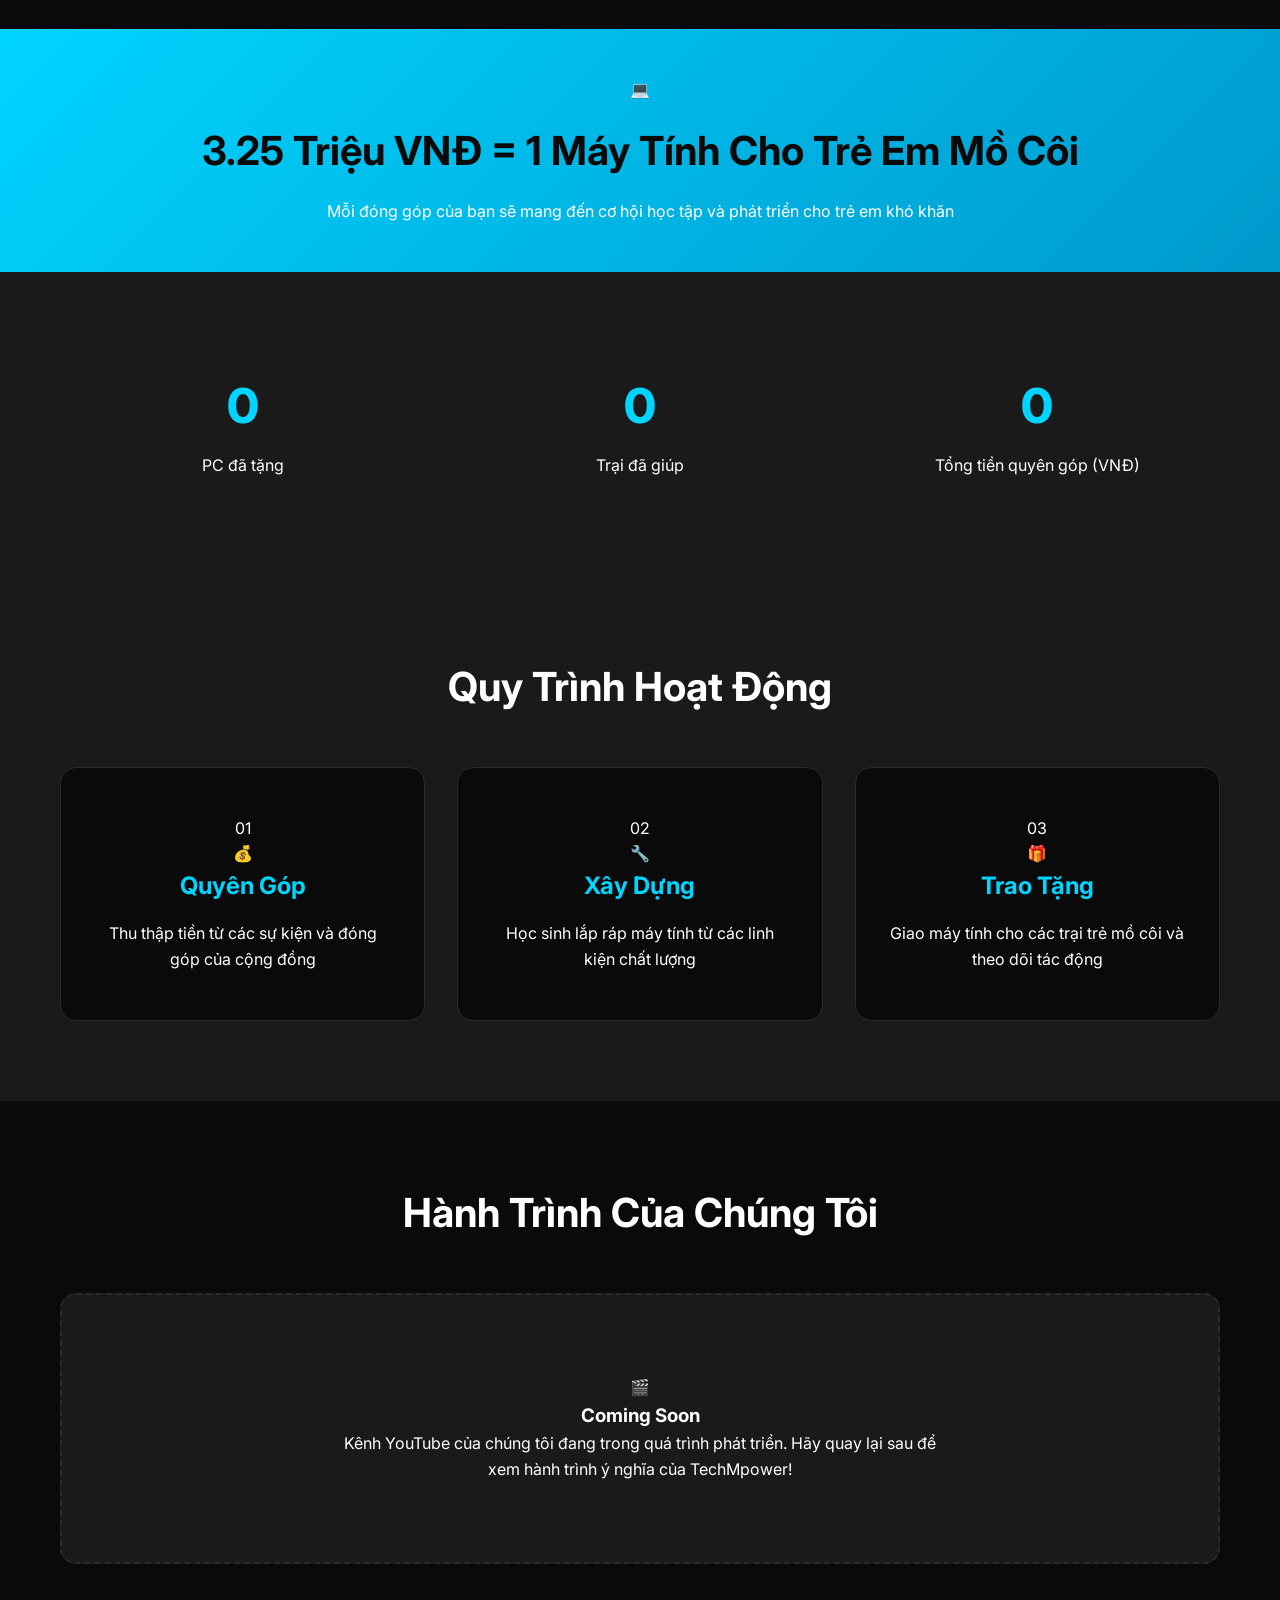
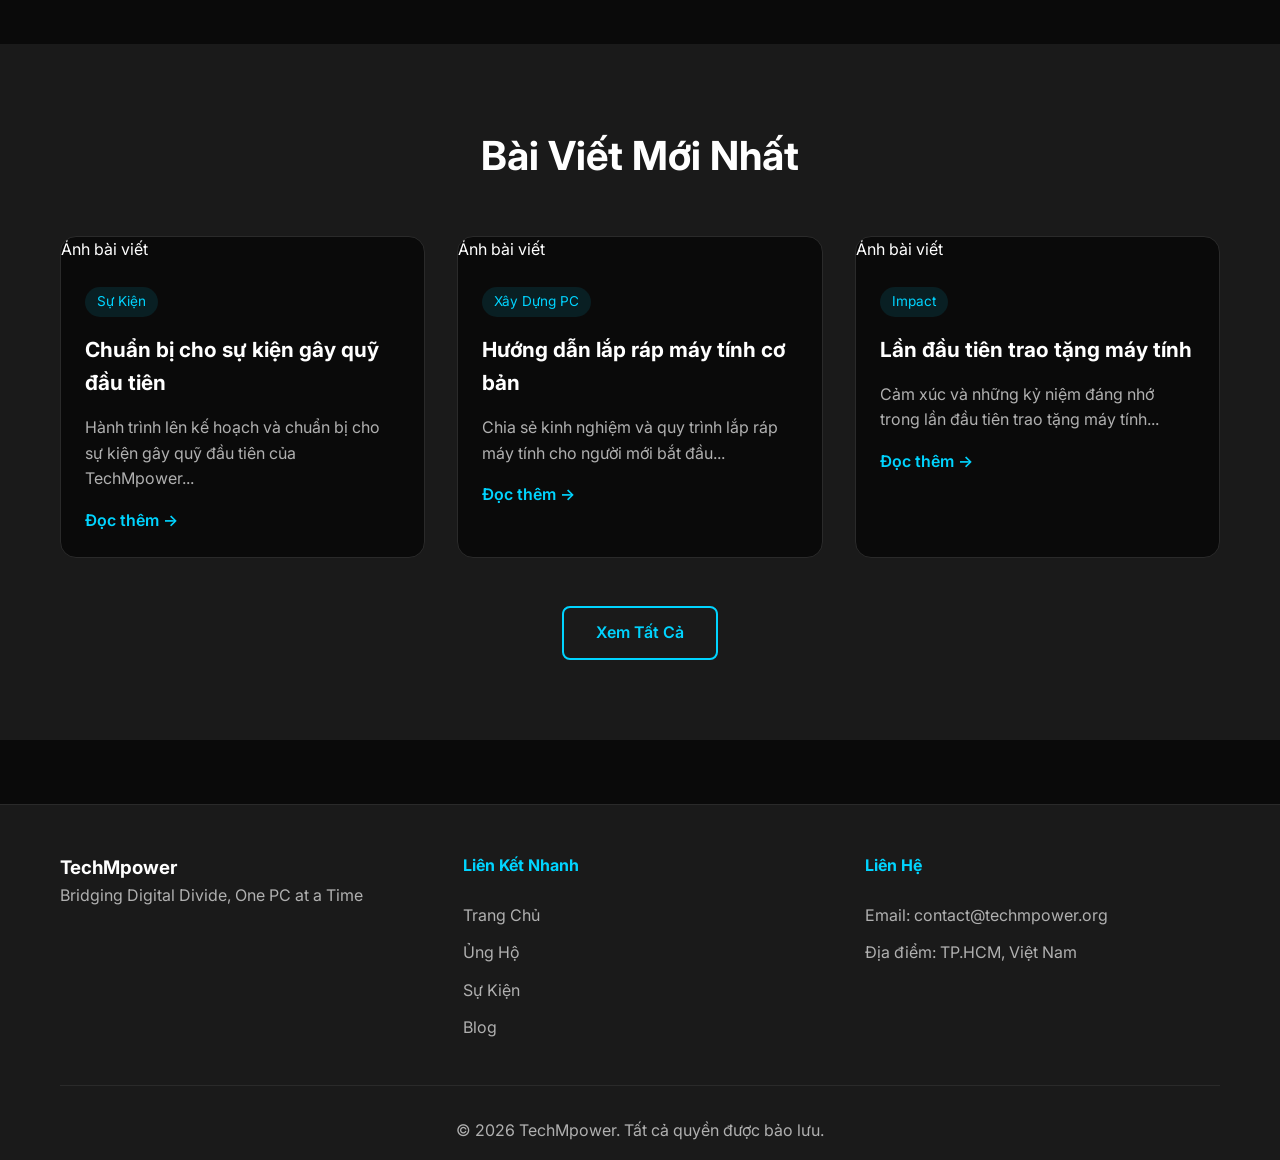
==== commit b393de55: "UI fixes" ====
--- a/index.html
+++ b/index.html
@@ -7,23 +7,21 @@
     <link rel="stylesheet" href="css/style.css">
     <link rel="preconnect" href="https://fonts.googleapis.com">
     <link rel="preconnect" href="https://fonts.gstatic.com" crossorigin>
-    <link href="https://fonts.googleapis.com/css2?family=Inter:wght@300;400;600;700;800&display=swap" rel="stylesheet">
+    <link href="https://fonts.googleapis.com/css2?family=Inter:wght@300;400;600;700;800&family=Playfair+Display:wght@700;900&display=swap" rel="stylesheet">
 </head>
 <body>
     <!-- PRELOADER -->
     <div class="preloader">
         <div class="preloader-content">
-            <img src="logo.png" alt="TechMpower" class="preloader-logo">
-            <div class="preloader-text">TechMpower</div>
+            <div class="preloader-text animated-gradient">TechMpower</div>
             <div class="preloader-bar"></div>
         </div>
     </div>
 
-    <!-- Navigation -->
+    <!-- Navigation - NO LOGO -->
     <nav class="navbar">
         <div class="container">
             <div class="nav-brand">
-                <img src="logo.png" alt="TechMpower Logo" class="logo">
                 <span class="brand-text">TechMpower</span>
             </div>
             <ul class="nav-menu">
@@ -42,89 +40,138 @@
         </div>
     </nav>
 
-    <!-- Hero Section -->
-    <section class="hero reveal">
-        <div class="container">
-            <div class="hero-content">
-                <h1 class="hero-title">
+    <!-- Hero Section - NATIONAL GEOGRAPHIC STYLE -->
+    <section class="hero hero-full reveal">
+        <div class="hero-image-container">
+            <img src="kid-using-tech.jpg" alt="Trẻ em sử dụng công nghệ" class="hero-background-image">
+            <div class="hero-overlay-gradient"></div>
+        </div>
+        <div class="container">
+            <div class="hero-content hero-content-large">
+                <h1 class="hero-title editorial">
                     Thu hẹp khoảng cách công nghệ,<br>
                     <span class="highlight">từng chiếc PC một</span>
                 </h1>
-                <p class="hero-subtitle">Bridging the Digital Divide, One PC at a Time</p>
-                <a href="donate.html" class="btn btn-primary btn-large">Ủng Hộ Ngay</a>
-            </div>
-        </div>
-        <div class="hero-overlay"></div>
-    </section>
-
-    <!-- Impact Banner -->
-    <section class="impact-banner reveal reveal-delay-1">
-        <div class="container">
-            <div class="banner-content">
-                <div class="banner-icon">💻</div>
-                <h2>3.25 Triệu VNĐ = 1 Máy Tính Cho Trẻ Em Mồ Côi</h2>
-                <p>Mỗi đóng góp của bạn sẽ mang đến cơ hội học tập và phát triển cho trẻ em khó khăn</p>
+                <p class="hero-subtitle editorial">Bridging the Digital Divide, One PC at a Time</p>
+                <a href="donate.html" class="btn btn-primary btn-large btn-animated">Ủng Hộ Ngay</a>
+            </div>
+        </div>
+    </section>
+
+    <!-- About Section - FULL WIDTH IMAGE -->
+    <section class="about-section about-fullwidth reveal">
+        <div class="about-image-wrapper">
+            <div class="about-image-large">
+                <img src="kid-using-tech.jpg" alt="Trẻ em tiếp cận công nghệ" class="about-main-photo">
+            </div>
+            <div class="about-stats-overlay">
+                <div class="stat-box">
+                    <div class="stat-number counter-number" data-target="3250000">0</div>
+                    <div class="stat-label">VNĐ = 1 Máy tính</div>
+                </div>
+            </div>
+        </div>
+        <div class="about-content-wrapper">
+            <div class="container">
+                <div class="about-content-large">
+                    <div class="section-header editorial">
+                        <h2 class="section-title-editorial">Về TechMpower</h2>
+                        <div class="divider-editorial"></div>
+                    </div>
+                    <p class="about-intro-large">
+                        TechMpower là dự án từ thiện <strong>do học sinh lãnh đạo</strong>, với sứ mệnh xây dựng và quyên góp máy tính cho trẻ em khó khăn tại các trại trẻ mồ côi ở Việt Nam.
+                    </p>
+                    <p class="about-text">
+                        Chúng tôi tin rằng <strong>công nghệ là chìa khóa</strong> mở ra tương lai, và mọi trẻ em đều xứng đáng có cơ hội tiếp cận với nó.
+                    </p>
+                    
+                    <!-- Trust Badges - REDESIGNED -->
+                    <div class="trust-badges-editorial">
+                        <div class="trust-badge-editorial">
+                            <span class="badge-icon-large">🏫</span>
+                            <div>
+                                <h4>Dự Án Học Đường</h4>
+                                <p>Được giám sát bởi nhà trường</p>
+                            </div>
+                        </div>
+                        <div class="trust-badge-editorial">
+                            <span class="badge-icon-large">📸</span>
+                            <div>
+                                <h4>Minh Bạch 100%</h4>
+                                <p>Cập nhật hình ảnh thực tế</p>
+                            </div>
+                        </div>
+                        <div class="trust-badge-editorial">
+                            <span class="badge-icon-large">💯</span>
+                            <div>
+                                <h4>Tác Động Thật</h4>
+                                <p>Từng máy tính được theo dõi</p>
+                            </div>
+                        </div>
+                    </div>
+
+                    <a href="#process" class="btn btn-secondary btn-animated">
+                        Xem Quy Trình →
+                    </a>
+                </div>
+            </div>
+        </div>
+    </section>
+
+    <!-- Impact Banner - WARM COLORS -->
+    <section class="impact-banner impact-banner-warm reveal">
+        <div class="container">
+            <div class="banner-content banner-editorial">
+                <div class="banner-icon-large">💻</div>
+                <h2 class="banner-title-editorial">3.25 Triệu VNĐ = 1 Máy Tính Cho Trẻ Em Mồ Côi</h2>
+                <p class="banner-text-editorial">Mỗi đóng góp của bạn sẽ mang đến cơ hội học tập và phát triển cho trẻ em khó khăn</p>
             </div>
         </div>
     </section>
 
     <!-- Impact Counters -->
-    <section class="impact-counters reveal reveal-delay-2">
-        <div class="container">
-            <div class="counters-grid">
-                <div class="counter-item">
-                    <div class="counter-number" data-target="0">0</div>
-                    <div class="counter-label">PC đã tặng</div>
-                </div>
-                <div class="counter-item">
-                    <div class="counter-number" data-target="0">0</div>
-                    <div class="counter-label">Trại đã giúp</div>
-                </div>
-                <div class="counter-item">
-                    <div class="counter-number" data-target="0">0</div>
-                    <div class="counter-label">Tổng tiền quyên góp (VNĐ)</div>
-                </div>
-            </div>
-        </div>
-    </section>
-
-    <!-- About Section -->
-    <section class="about-section reveal">
-        <div class="container">
-            <div class="section-header">
-                <h2>Về TechMpower</h2>
-                <div class="divider"></div>
-            </div>
-            <div class="about-content">
-                <p>TechMpower là dự án từ thiện do học sinh lãnh đạo, với sứ mệnh xây dựng và quyên góp máy tính cho trẻ em khó khăn tại các trại trẻ mồ côi ở Việt Nam.</p>
-                <p>Chúng tôi tin rằng công nghệ là chìa khóa mở ra tương lai, và mọi trẻ em đều xứng đáng có cơ hội tiếp cận với nó.</p>
+    <section class="impact-counters impact-counters-warm reveal">
+        <div class="container">
+            <div class="counters-grid counters-editorial">
+                <div class="counter-item counter-editorial">
+                    <div class="counter-number-editorial counter-number" data-target="0">0</div>
+                    <div class="counter-label-editorial">PC đã tặng</div>
+                </div>
+                <div class="counter-item counter-editorial">
+                    <div class="counter-number-editorial counter-number" data-target="0">0</div>
+                    <div class="counter-label-editorial">Trại đã giúp</div>
+                </div>
+                <div class="counter-item counter-editorial">
+                    <div class="counter-number-editorial counter-number" data-target="0">0</div>
+                    <div class="counter-label-editorial">Tổng tiền quyên góp (VNĐ)</div>
+                </div>
             </div>
         </div>
     </section>
 
     <!-- Process Section -->
-    <section class="process-section reveal reveal-delay-1">
-        <div class="container">
-            <div class="section-header">
-                <h2>Quy Trình Hoạt Động</h2>
-                <div class="divider"></div>
-            </div>
-            <div class="process-grid">
-                <div class="process-card reveal">
-                    <div class="process-number">01</div>
-                    <div class="process-icon">💰</div>
+    <section id="process" class="process-section process-warm reveal">
+        <div class="container">
+            <div class="section-header editorial">
+                <h2 class="section-title-editorial">Quy Trình Hoạt Động</h2>
+                <div class="divider-editorial"></div>
+            </div>
+            <div class="process-grid process-editorial">
+                <div class="process-card process-card-editorial reveal">
+                    <div class="process-number-editorial">01</div>
+                    <div class="process-icon-editorial">💰</div>
                     <h3>Quyên Góp</h3>
                     <p>Thu thập tiền từ các sự kiện và đóng góp của cộng đồng</p>
                 </div>
-                <div class="process-card reveal reveal-delay-1">
-                    <div class="process-number">02</div>
-                    <div class="process-icon">🔧</div>
+                <div class="process-card process-card-editorial reveal">
+                    <div class="process-number-editorial">02</div>
+                    <div class="process-icon-editorial">🔧</div>
                     <h3>Xây Dựng</h3>
                     <p>Học sinh lắp ráp máy tính từ các linh kiện chất lượng</p>
                 </div>
-                <div class="process-card reveal reveal-delay-2">
-                    <div class="process-number">03</div>
-                    <div class="process-icon">🎁</div>
+                <div class="process-card process-card-editorial reveal">
+                    <div class="process-number-editorial">03</div>
+                    <div class="process-icon-editorial">🎁</div>
                     <h3>Trao Tặng</h3>
                     <p>Giao máy tính cho các trại trẻ mồ côi và theo dõi tác động</p>
                 </div>
@@ -133,15 +180,15 @@
     </section>
 
     <!-- YouTube Section -->
-    <section class="youtube-section reveal">
-        <div class="container">
-            <div class="section-header">
-                <h2>Hành Trình Của Chúng Tôi</h2>
-                <div class="divider"></div>
-            </div>
-            <div class="youtube-placeholder">
+    <section class="youtube-section youtube-warm reveal">
+        <div class="container">
+            <div class="section-header editorial">
+                <h2 class="section-title-editorial">Hành Trình Của Chúng Tôi</h2>
+                <div class="divider-editorial"></div>
+            </div>
+            <div class="youtube-placeholder youtube-editorial">
                 <div class="placeholder-content">
-                    <div class="placeholder-icon">🎬</div>
+                    <div class="placeholder-icon-large">🎬</div>
                     <h3>Coming Soon</h3>
                     <p>Kênh YouTube của chúng tôi đang trong quá trình phát triển. Hãy quay lại sau để xem hành trình ý nghĩa của TechMpower!</p>
                 </div>
@@ -150,15 +197,15 @@
     </section>
 
     <!-- Blog Preview -->
-    <section class="blog-preview reveal reveal-delay-1">
-        <div class="container">
-            <div class="section-header">
-                <h2>Bài Viết Mới Nhất</h2>
-                <div class="divider"></div>
-            </div>
-            <div class="blog-grid">
-                <article class="blog-card reveal">
-                    <div class="blog-image placeholder">Ảnh bài viết</div>
+    <section class="blog-preview blog-warm reveal">
+        <div class="container">
+            <div class="section-header editorial">
+                <h2 class="section-title-editorial">Bài Viết Mới Nhất</h2>
+                <div class="divider-editorial"></div>
+            </div>
+            <div class="blog-grid blog-editorial">
+                <article class="blog-card blog-card-editorial reveal">
+                    <div class="blog-image-placeholder">Ảnh bài viết</div>
                     <div class="blog-content">
                         <span class="blog-category">Sự Kiện</span>
                         <h3>Chuẩn bị cho sự kiện gây quỹ đầu tiên</h3>
@@ -166,8 +213,8 @@
                         <a href="blog.html" class="read-more">Đọc thêm →</a>
                     </div>
                 </article>
-                <article class="blog-card reveal reveal-delay-1">
-                    <div class="blog-image placeholder">Ảnh bài viết</div>
+                <article class="blog-card blog-card-editorial reveal">
+                    <div class="blog-image-placeholder">Ảnh bài viết</div>
                     <div class="blog-content">
                         <span class="blog-category">Xây Dựng PC</span>
                         <h3>Hướng dẫn lắp ráp máy tính cơ bản</h3>
@@ -175,8 +222,8 @@
                         <a href="blog.html" class="read-more">Đọc thêm →</a>
                     </div>
                 </article>
-                <article class="blog-card reveal reveal-delay-2">
-                    <div class="blog-image placeholder">Ảnh bài viết</div>
+                <article class="blog-card blog-card-editorial reveal">
+                    <div class="blog-image-placeholder">Ảnh bài viết</div>
                     <div class="blog-content">
                         <span class="blog-category">Impact</span>
                         <h3>Lần đầu tiên trao tặng máy tính</h3>
@@ -186,17 +233,17 @@
                 </article>
             </div>
             <div class="text-center">
-                <a href="blog.html" class="btn btn-secondary">Xem Tất Cả</a>   
+                <a href="blog.html" class="btn btn-secondary btn-animated">Xem Tất Cả</a>   
             </div>
         </div>
     </section>
 
     <!-- Footer -->
-    <footer class="footer reveal">
-        <div class="container">
-            <div class="footer-content">
-                <div class="footer-brand">
-                    <img src="logo.png" alt="TechMpower" class="footer-logo">
+    <footer class="footer footer-warm reveal">
+        <div class="container">
+            <div class="footer-content footer-editorial">
+                <div class="footer-brand footer-brand-editorial">
+                    <h3 class="footer-title">TechMpower</h3>
                     <p>Bridging Digital Divide, One PC at a Time</p>
                 </div>
                 <div class="footer-links">
@@ -215,11 +262,15 @@
                 </div>
             </div>
             <div class="footer-bottom">
-                <p>&copy; 2026 TechMpower. Tất cả quyền được bảo lưu.</p>
+                <p>&copy; <span id="current-year">2026</span> TechMpower. Tất cả quyền được bảo lưu.</p>
             </div>
         </div>
     </footer>
 
     <script src="js/main.js"></script>
+    <script>
+        // Dynamic year
+        document.getElementById('current-year').textContent = new Date().getFullYear();
+    </script>
 </body>
-</html>+</html>
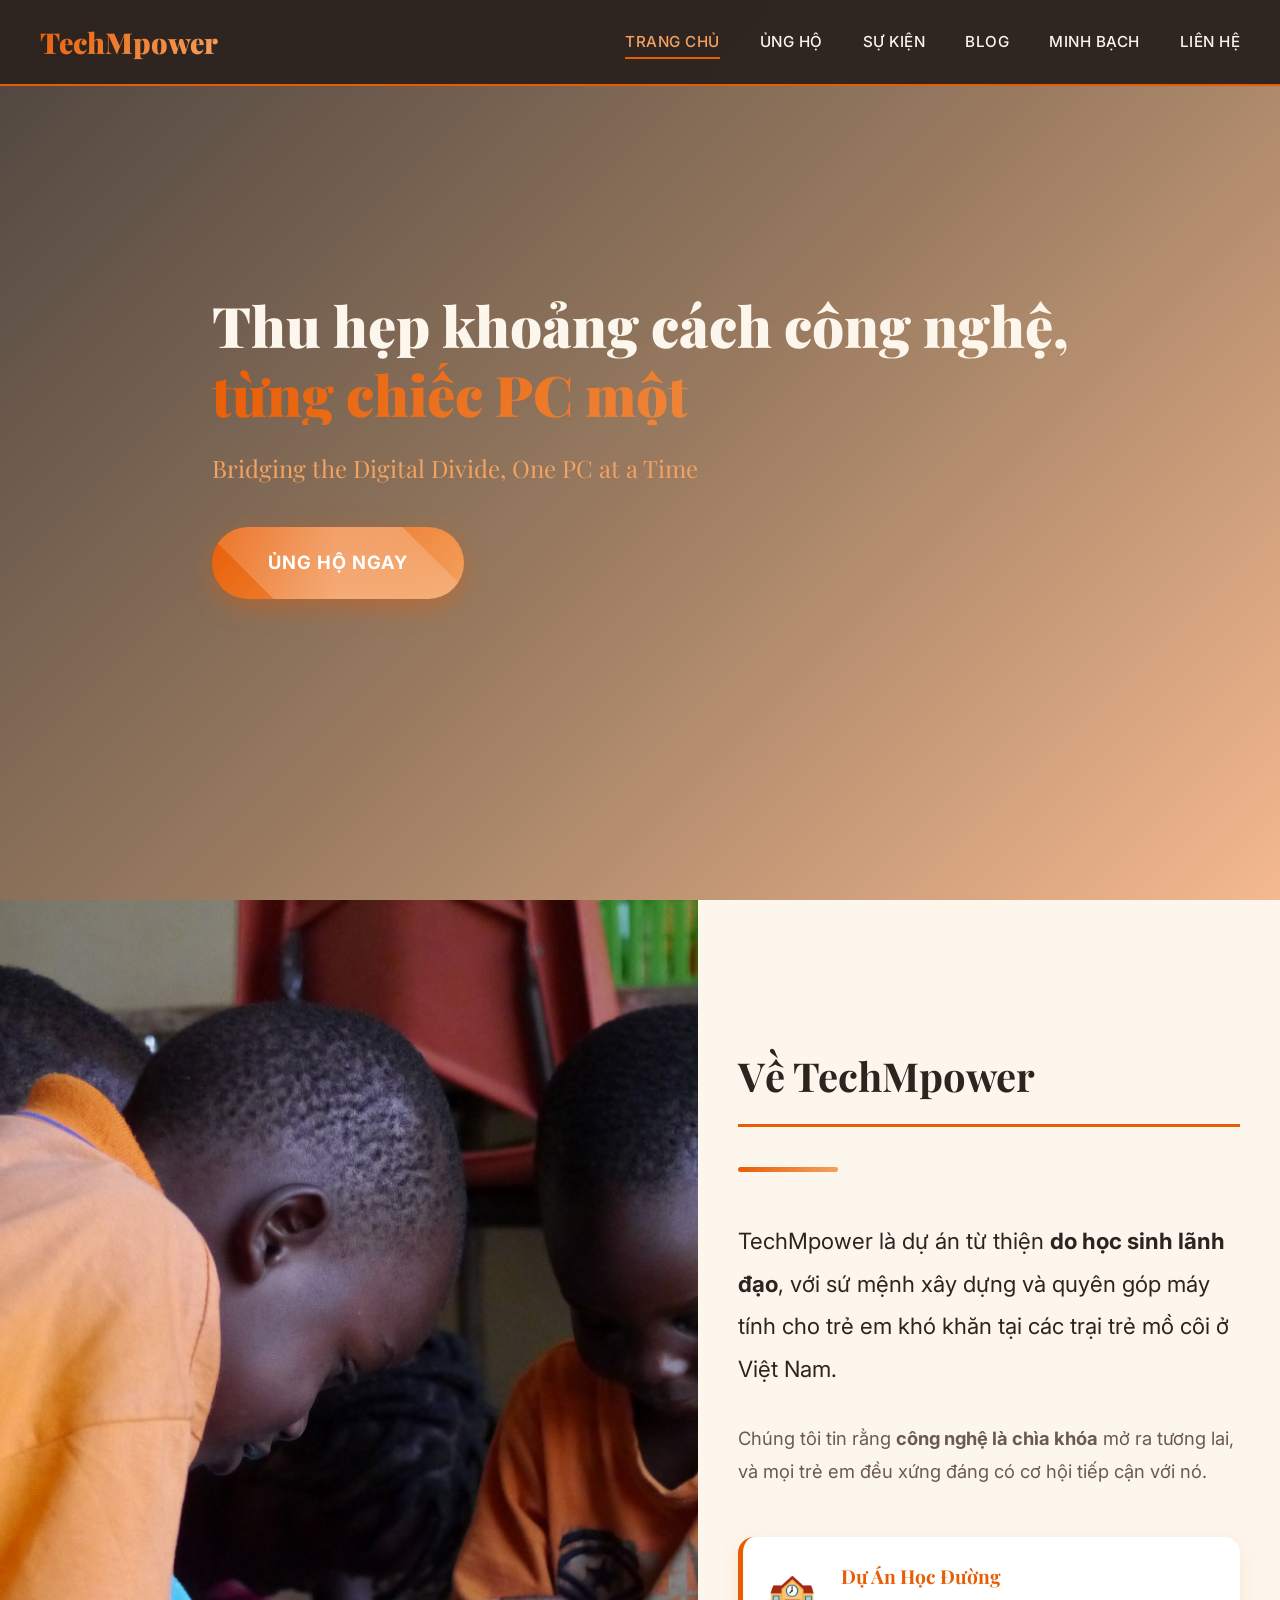
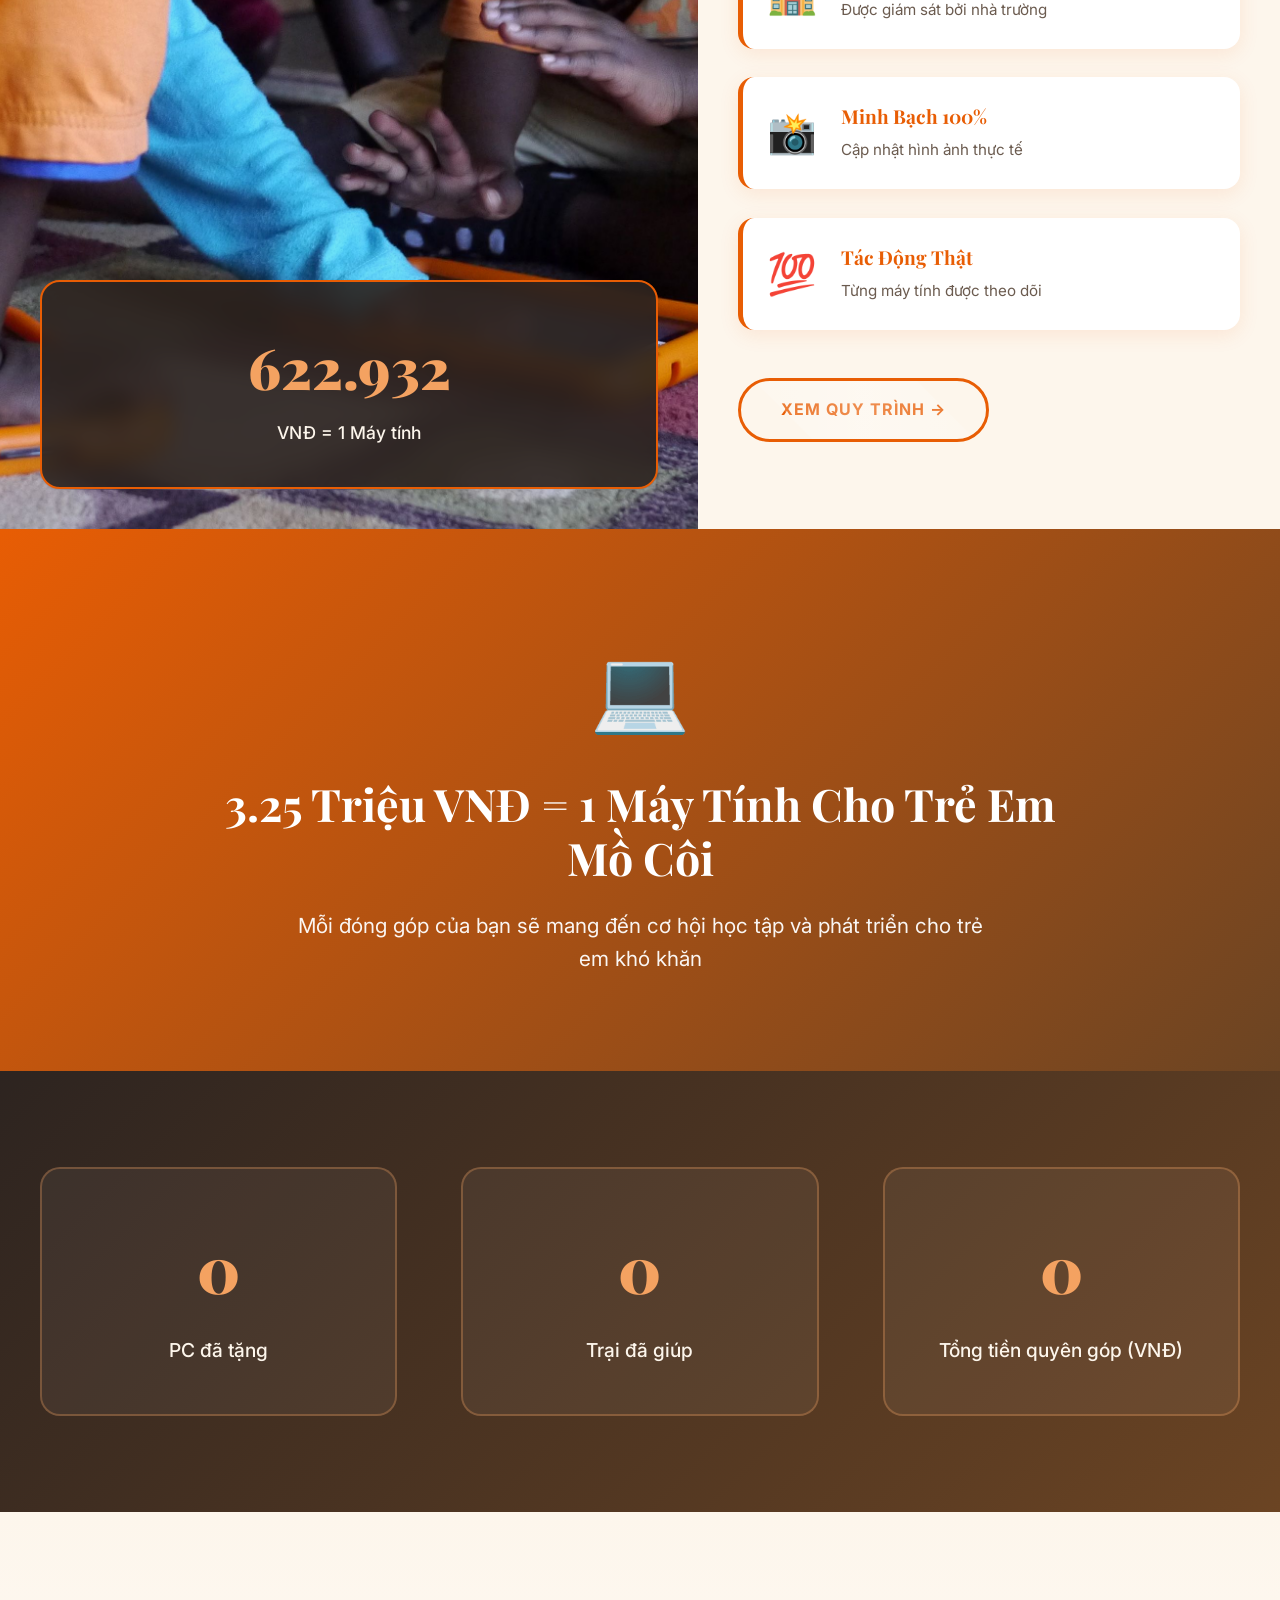
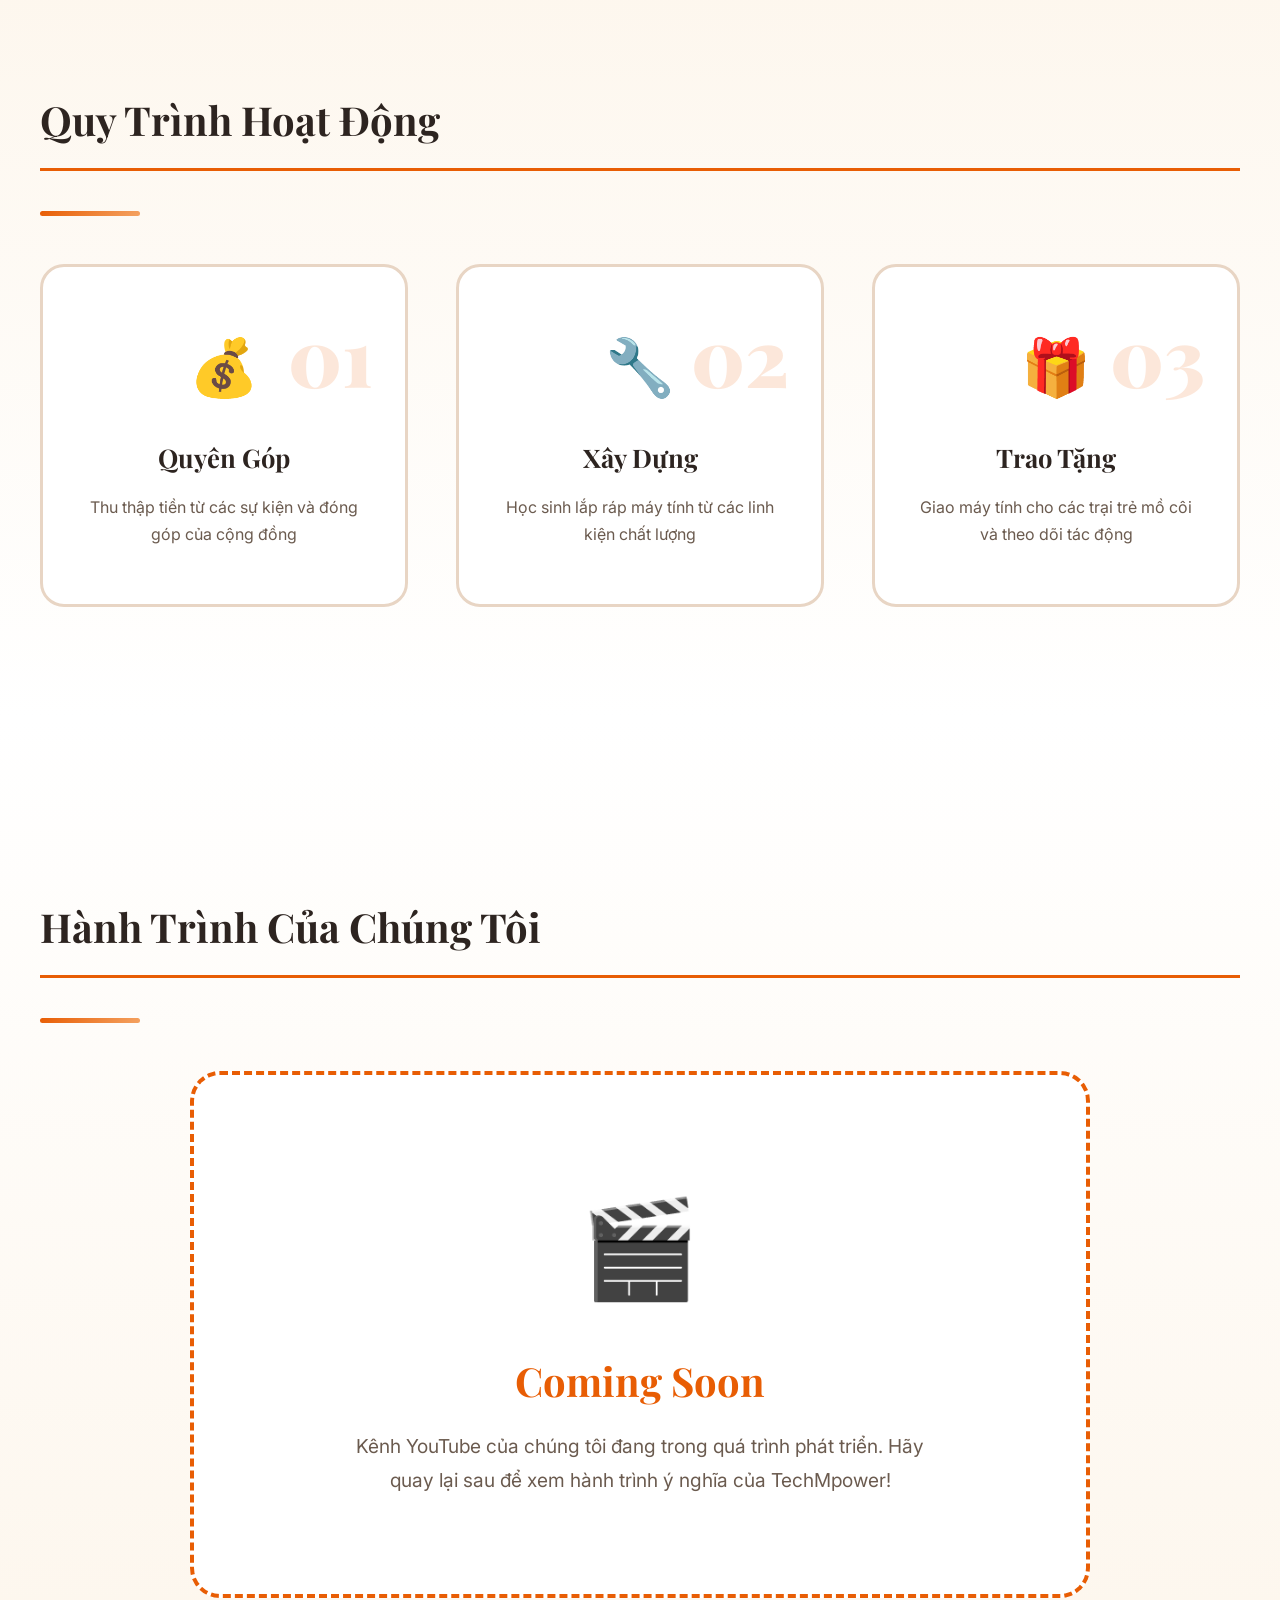
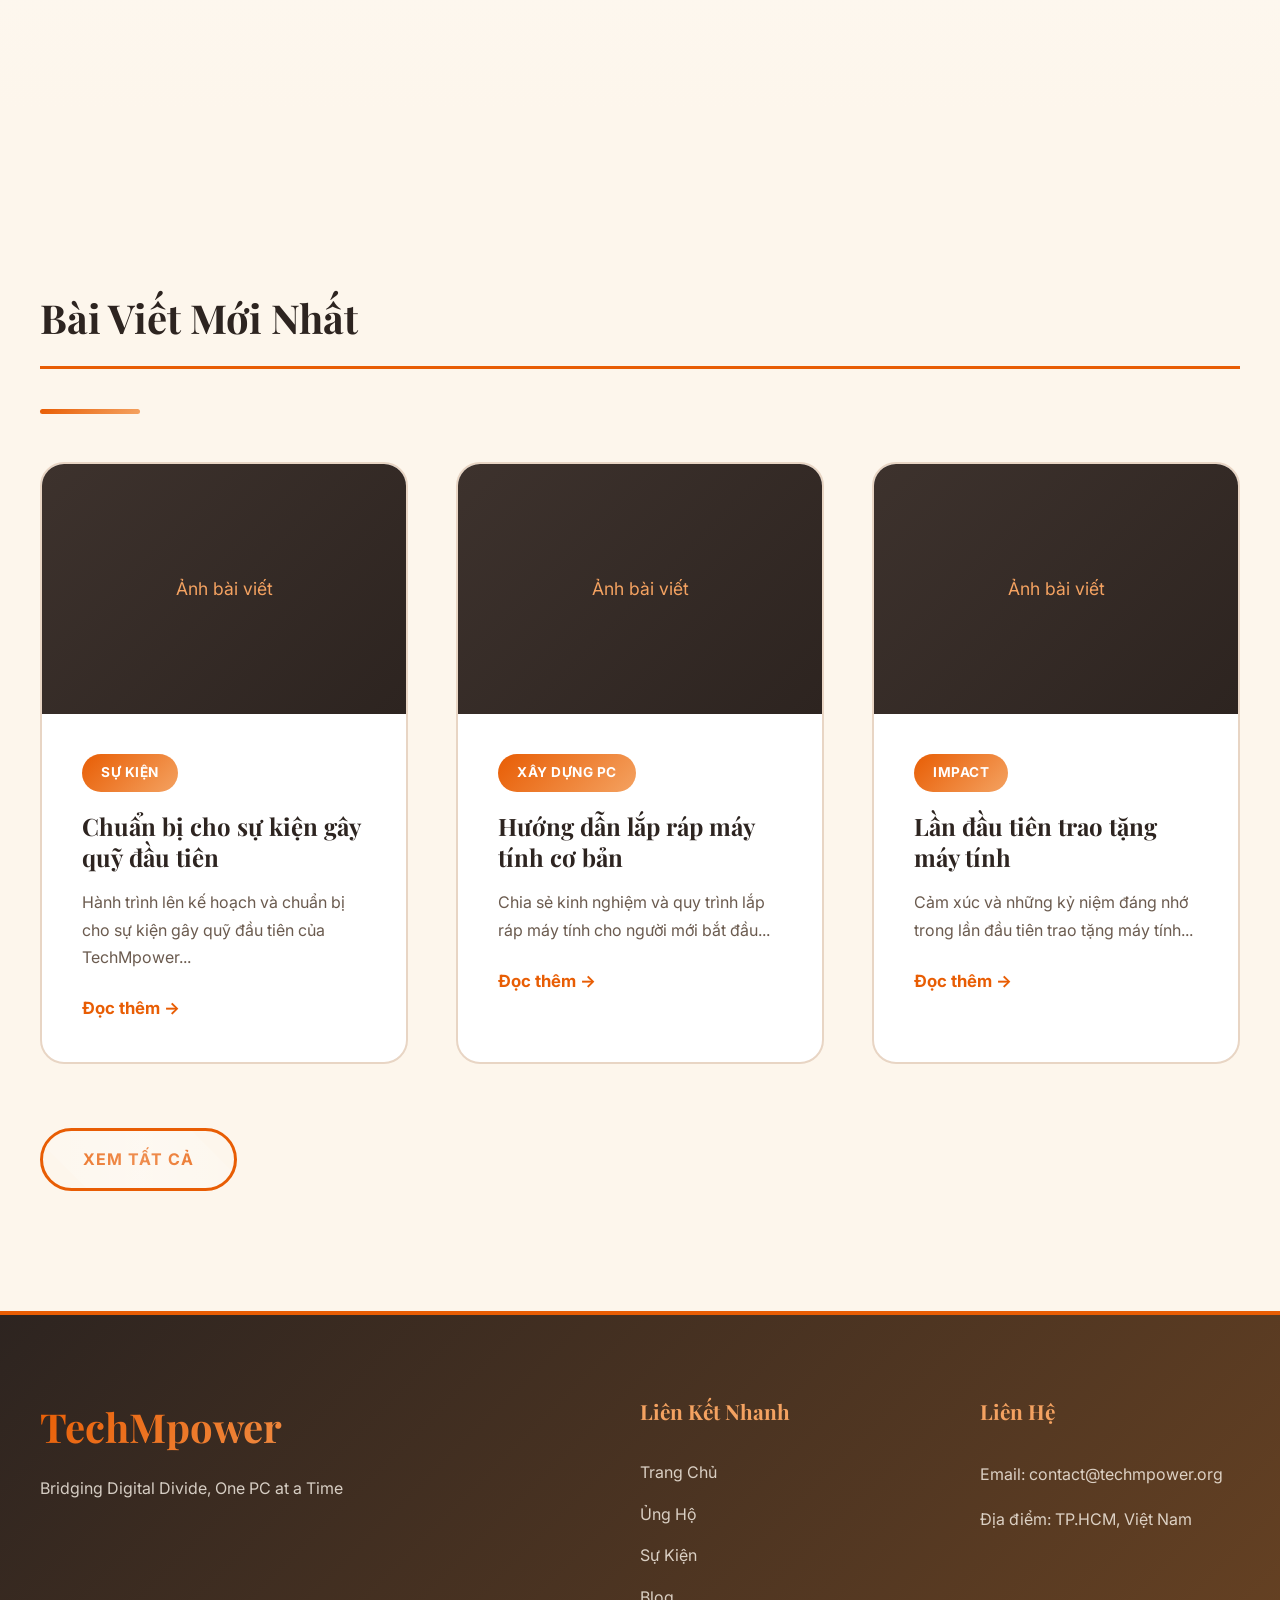
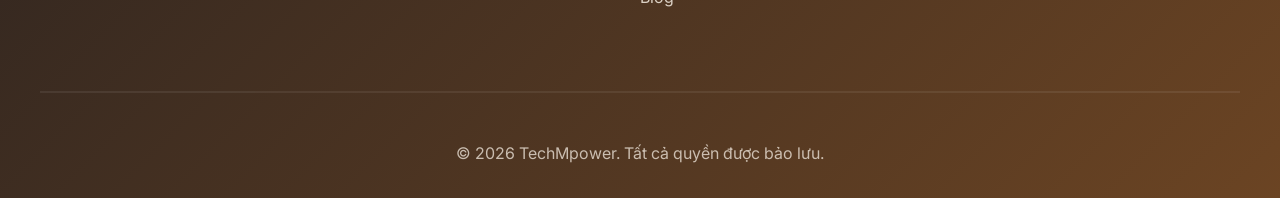
==== commit a2a9c537: "fsfsf" ====
--- a/index.html
+++ b/index.html
@@ -43,7 +43,7 @@
     <!-- Hero Section - NATIONAL GEOGRAPHIC STYLE -->
     <section class="hero hero-full reveal">
         <div class="hero-image-container">
-            <img src="kid-using-tech.jpg" alt="Trẻ em sử dụng công nghệ" class="hero-background-image">
+            <img src="https://images.unsplash.com/photo-1497486751825-1233686d5d80?w=1200" alt="Trẻ em sử dụng công nghệ" class="hero-background-image">
             <div class="hero-overlay-gradient"></div>
         </div>
         <div class="container">
--- a/css/style.css
+++ b/css/style.css
@@ -1,17 +1,32 @@
-/* CSS Variables */
+/* ========== WARM COLOR PALETTE (Humanitarian/Charity Theme) ========== */
 :root {
-    --primary-color: #00d4ff;
-    --secondary-color: #0099cc;
-    --dark-bg: #0a0a0a;
-    --card-bg: #1a1a1a;
-    --text-primary: #ffffff;
-    --text-secondary: #b0b0b0;
-    --border-color: #2a2a2a;
-    --success-color: #00ff88;
-    --gradient-primary: linear-gradient(135deg, #00d4ff 0%, #0099cc 100%);
-}
-
-/* Reset & Base Styles */
+    /* Warm Colors - Based on your image */
+    --primary-color: #E85D04;        /* Warm Orange */
+    --primary-dark: #D00000;         /* Deep Red-Orange */
+    --secondary-color: #F4A261;      /* Golden/Sand */
+    --accent-color: #6B4423;         /* Warm Brown */
+    
+    /* Backgrounds */
+    --dark-bg: #2D2420;              /* Warm Charcoal */
+    --card-bg: #3D322D;              /* Warm Gray-Brown */
+    --light-bg: #FDF6EC;             /* Cream/Beige */
+    
+    /* Text */
+    --text-primary: #2D2420;         /* Dark Brown */
+    --text-secondary: #6B5B4F;       /* Muted Brown */
+    --text-light: #FDF6EC;           /* Cream */
+    
+    /* Borders & Accents */
+    --border-color: #E8D5C4;         /* Warm Beige */
+    --success-color: #2A9D8F;        /* Teal (for success) */
+    
+    /* Gradients */
+    --gradient-primary: linear-gradient(135deg, #E85D04 0%, #F4A261 100%);
+    --gradient-warm: linear-gradient(135deg, #E85D04 0%, #D00000 50%, #F4A261 100%);
+    --gradient-editorial: linear-gradient(135deg, #2D2420 0%, #6B4423 100%);
+}
+
+/* ========== RESET & BASE ========== */
 * {
     margin: 0;
     padding: 0;
@@ -20,16 +35,16 @@
 
 body {
     font-family: 'Inter', sans-serif;
-    background-color: var(--dark-bg);
+    background-color: var(--light-bg);
     color: var(--text-primary);
     line-height: 1.6;
     overflow-x: hidden;
 }
 
 .container {
-    max-width: 1200px;
+    max-width: 1400px;
     margin: 0 auto;
-    padding: 0 20px;
+    padding: 0 40px;
 }
 
 a {
@@ -38,1323 +53,10 @@
     transition: all 0.3s ease;
 }
 
-/* Navigation */
-.navbar {
-    background: rgba(10, 10, 10, 0.95);
-    backdrop-filter: blur(10px);
-    position: fixed;
-    width: 100%;
-    top: 0;
-    z-index: 1000;
-    border-bottom: 1px solid var(--border-color);
-}
-
-.navbar .container {
-    display: flex;
-    justify-content: space-between;
-    align-items: center;
-    padding: 1rem 20px;
-}
-
-.nav-brand {
-    display: flex;
-    align-items: center;
-    gap: 10px;
-}
-
-.logo {
-    height: 50px;
-    width: auto;
-}
-
-.brand-text {
-    font-size: 1.5rem;
-    font-weight: 800;
-    background: var(--gradient-primary);
-    -webkit-background-clip: text;
-    -webkit-text-fill-color: transparent;
-    background-clip: text;
-}
-
-.nav-menu {
-    display: flex;
-    list-style: none;
-    gap: 2rem;
-}
-
-.nav-menu a {
-    color: var(--text-secondary);
-    font-weight: 500;
-    position: relative;
-    padding: 0.5rem 0;
-}
-
-.nav-menu a:hover,
-.nav-menu a.active {
-    color: var(--primary-color);
-}
-
-.nav-menu a::after {
-    content: '';
-    position: absolute;
-    bottom: 0;
-    left: 0;
-    width: 0;
-    height: 2px;
-    background: var(--primary-color);
-    transition: width 0.3s ease;
-}
-
-.nav-menu a:hover::after,
-.nav-menu a.active::after {
-    width: 100%;
-}
-
-.hamburger {
-    display: none;
-    flex-direction: column;
-    gap: 5px;
-    cursor: pointer;
-}
-
-.hamburger span {
-    width: 25px;
-    height: 3px;
-    background: var(--text-primary);
-    transition: all 0.3s ease;
-}
-
-/* Buttons */
-.btn {
-    display: inline-block;
-    padding: 0.75rem 2rem;
-    border-radius: 8px;
-    font-weight: 600;
-    cursor: pointer;
-    border: none;
-    transition: all 0.3s ease;
-    text-align: center;
-}
-
-.btn-primary {
-    background: var(--gradient-primary);
-    color: var(--dark-bg);
-}
-
-.btn-primary:hover {
-    transform: translateY(-2px);
-    box-shadow: 0 10px 30px rgba(0, 212, 255, 0.3);
-}
-
-.btn-secondary {
-    background: transparent;
-    color: var(--primary-color);
-    border: 2px solid var(--primary-color);
-}
-
-.btn-secondary:hover {
-    background: var(--primary-color);
-    color: var(--dark-bg);
-}
-
-.btn-outline {
-    background: transparent;
-    color: var(--text-primary);
-    border: 2px solid var(--border-color);
-}
-
-.btn-outline:hover {
-    border-color: var(--primary-color);
-    color: var(--primary-color);
-}
-
-.btn-large {
-    padding: 1rem 3rem;
-    font-size: 1.1rem;
-}
-
-/* Hero Section */
-.hero {
-    margin-top: 76px;
-    min-height: 90vh;
-    display: flex;
-    align-items: center;
-    justify-content: center;
-    position: relative;
-    background: radial-gradient(circle at center, #1a1a2e 0%, var(--dark-bg) 100%);
-    overflow: hidden;
-}
-
-.hero::before {
-    content: '';
-    position: absolute;
-    width: 200%;
-    height: 200%;
-    background: repeating-linear-gradient(
-        45deg,
-        transparent,
-        transparent 10px,
-        rgba(0, 212, 255, 0.03) 10px,
-        rgba(0, 212, 255, 0.03) 20px
-    );
-    animation: slide 20s linear infinite;
-}
-
-@keyframes slide {
-    0% { transform: translate(-50%, -50%); }
-    100% { transform: translate(0, 0); }
-}
-
-.hero-content {
-    text-align: center;
-    z-index: 1;
-    max-width: 800px;
-    padding: 2rem;
-}
-
-.hero-title {
-    font-size: 3.5rem;
-    font-weight: 800;
-    margin-bottom: 1rem;
-    line-height: 1.2;
-}
-
-.hero-title .highlight {
-    background: var(--gradient-primary);
-    -webkit-background-clip: text;
-    -webkit-text-fill-color: transparent;
-    background-clip: text;
-}
-
-.hero-subtitle {
-    font-size: 1.5rem;
-    color: var(--text-secondary);
-    margin-bottom: 2rem;
-}
-
-/* Impact Banner */
-.impact-banner {
-    background: var(--gradient-primary);
-    padding: 3rem 0;
-    text-align: center;
-}
-
-.banner-content h2 {
-    font-size: 2.5rem;
-    margin: 1rem 0;
-    color: var(--dark-bg);
-}
-
-.banner-icon {
-    font-size: 4rem;
-}
-
-/* Impact Counters */
-.impact-counters {
-    padding: 4rem 0;
-    background: var(--card-bg);
-}
-
-.counters-grid {
-    display: grid;
-    grid-template-columns: repeat(auto-fit, minmax(250px, 1fr));
-    gap: 2rem;
-    text-align: center;
-}
-
-.counter-item {
-    padding: 2rem;
-}
-
-.counter-number {
-    font-size: 3rem;
-    font-weight: 800;
-    color: var(--primary-color);
-    margin-bottom: 0.5rem;
-}
-
-.counter-label {
-    color: var(--text-secondary);
-    font-size: 1.1rem;
-}
-
-/* Section Headers */
-.section-header {
-    text-align: center;
-    margin-bottom: 3rem;
-}
-
-.section-header h2 {
-    font-size: 2.5rem;
-    margin-bottom: 1rem;
-}
-
-.divider {
-    width: 80px;
-    height: 4px;
-    background: var(--gradient-primary);
-    margin: 0 auto;
-    border-radius: 2px;
-}
-
-/* About Section */
-.about-section {
-    padding: 5rem 0;
-}
-
-.about-content {
-    max-width: 800px;
-    margin: 0 auto;
-    text-align: center;
-    font-size: 1.2rem;
-    color: var(--text-secondary);
-}
-
-.about-content p {
-    margin-bottom: 1.5rem;
-}
-
-/* Process Section */
-.process-section {
-    padding: 5rem 0;
-    background: var(--card-bg);
-}
-
-.process-grid {
-    display: grid;
-    grid-template-columns: repeat(auto-fit, minmax(300px, 1fr));
-    gap: 2rem;
-}
-
-.process-card {
-    background: var(--dark-bg);
-    padding: 3rem 2rem;
-    border-radius: 16px;
-    text-align: center;
-    border: 1px solid var(--border-color);
-    transition: all 0.3s ease;
-    position: relative;
-    overflow: hidden;
-}
-
-.process-card::before {
-    content: '';
-    position: absolute;
-    top: 0;
-    left: 0;
-    width: 100%;
-    height: 4px;
-    background: var(--gradient-primary);
-    transform: scaleX(0);
-    transition: transform 0.3s ease;
-}
-
-.process-card:hover {
-    transform: translateY(-10px);
-    border-color: var(--primary-color);
-}
-
-.process-card:hover::before {
-    transform: scaleX(1);
-}
-
-.process-number {
-    font-size: 4rem;
-    font-weight: 800;
-    color: rgba(0, 212, 255, 0.1);
-    position: absolute;
-    top: 1rem;
-    right: 2rem;
-}
-
-.process-icon {
-    font-size: 3rem;
-    margin-bottom: 1rem;
-}
-
-.process-card h3 {
-    font-size: 1.5rem;
-    margin-bottom: 1rem;
-    color: var(--primary-color);
-}
-
-/* YouTube Section */
-.youtube-section {
-    padding: 5rem 0;
-}
-
-.youtube-placeholder {
-    background: var(--card-bg);
-    border: 2px dashed var(--border-color);
-    border-radius: 16px;
-    padding: 5rem 2rem;
-    text-align: center;
-}
-
-.placeholder-content {
-    max-width: 600px;
-    margin: 0 auto;
-}
-
-.placeholder-icon {
-    font-size: 5rem;
-    margin-bottom: 1rem;
-}
-
-/* Blog Preview */
-.blog-preview {
-    padding: 5rem 0;
-    background: var(--card-bg);
-}
-
-.blog-grid {
-    display: grid;
-    grid-template-columns: repeat(auto-fit, minmax(300px, 1fr));
-    gap: 2rem;
-    margin-bottom: 3rem;
-}
-
-.blog-card {
-    background: var(--dark-bg);
-    border-radius: 16px;
-    overflow: hidden;
-    border: 1px solid var(--border-color);
-    transition: all 0.3s ease;
-}
-
-.blog-card:hover {
-    transform: translateY(-5px);
-    border-color: var(--primary-color);
-}
-
-.blog-image {
-    height: 200px;
-    background: linear-gradient(135deg, #1a1a2e 0%, #2a2a3e 100%);
-    display: flex;
-    align-items: center;
-    justify-content: center;
-    color: var(--text-secondary);
-}
-
-.blog-content {
-    padding: 1.5rem;
-}
-
-.blog-category {
-    display: inline-block;
-    padding: 0.25rem 0.75rem;
-    background: rgba(0, 212, 255, 0.1);
-    color: var(--primary-color);
-    border-radius: 20px;
-    font-size: 0.85rem;
-    margin-bottom: 1rem;
-}
-
-.blog-content h3 {
-    margin-bottom: 1rem;
-    font-size: 1.3rem;
-}
-
-.blog-content p {
-    color: var(--text-secondary);
-    margin-bottom: 1rem;
-}
-
-.read-more {
-    color: var(--primary-color);
-    font-weight: 600;
-}
-
-.text-center {
-    text-align: center;
-}
-
-/* Page Header */
-.page-header {
-    margin-top: 76px;
-    padding: 4rem 0;
-    background: linear-gradient(135deg, #1a1a2e 0%, var(--dark-bg) 100%);
-    text-align: center;
-}
-
-.page-header h1 {
-    font-size: 3rem;
-    margin-bottom: 1rem;
-    background: var(--gradient-primary);
-    -webkit-background-clip: text;
-    -webkit-text-fill-color: transparent;
-    background-clip: text;
-}
-
-/* Donate Page Styles */
-.donation-section {
-    padding: 4rem 0;
-}
-
-.donation-banner {
-    background: var(--gradient-primary);
-    padding: 2rem;
-    border-radius: 16px;
-    text-align: center;
-    margin-bottom: 3rem;
-}
-
-.donation-banner h2 {
-    color: var(--dark-bg);
-    font-size: 2rem;
-}
-
-.donation-tiers {
-    display: grid;
-    grid-template-columns: repeat(auto-fit, minmax(280px, 1fr));
-    gap: 2rem;
-    margin-bottom: 4rem;
-}
-
-.tier-card {
-    background: var(--card-bg);
-    padding: 2.5rem 2rem;
-    border-radius: 16px;
-    border: 2px solid var(--border-color);
-    text-align: center;
-    position: relative;
-    transition: all 0.3s ease;
-}
-
-.tier-card.featured {
-    border-color: var(--primary-color);
-    transform: scale(1.05);
-}
-
-.tier-badge {
-    position: absolute;
-    top: -12px;
-    left: 50%;
-    transform: translateX(-50%);
-    background: var(--gradient-primary);
-    color: var(--dark-bg);
-    padding: 0.5rem 1.5rem;
-    border-radius: 20px;
+/* Editorial Typography */
+h1, h2, h3 {
+    font-family: 'Playfair Display', serif;
     font-weight: 700;
-    font-size: 0.9rem;
-}
-
-.tier-price {
-    font-size: 2rem;
-    font-weight: 800;
-    color: var(--primary-color);
-    margin: 1.5rem 0;
-}
-
-.tier-features {
-    list-style: none;
-    margin: 2rem 0;
-    text-align: left;
-}
-
-.tier-features li {
-    padding: 0.75rem 0;
-    border-bottom: 1px solid var(--border-color);
-    color: var(--text-secondary);
-}
-
-.tier-features li:last-child {
-    border-bottom: none;
-}
-
-.custom-input {
-    width: 100%;
-    padding: 1rem;
-    background: var(--dark-bg);
-    border: 2px solid var(--border-color);
-    border-radius: 8px;
-    color: var(--text-primary);
-    font-size: 1.1rem;
-    margin-bottom: 1rem;
-    text-align: center;
-}
-
-.payment-methods {
-    margin-bottom: 4rem;
-}
-
-.payment-methods h3 {
-    text-align: center;
-    font-size: 2rem;
-    margin-bottom: 2rem;
-}
-
-.payment-grid {
-    display: grid;
-    grid-template-columns: repeat(auto-fit, minmax(300px, 1fr));
-    gap: 2rem;
-    margin-bottom: 2rem;
-}
-
-.payment-card {
-    background: var(--card-bg);
-    padding: 2rem;
-    border-radius: 16px;
-    border: 1px solid var(--border-color);
-}
-
-.payment-card h4 {
-    margin-bottom: 1.5rem;
-    color: var(--primary-color);
-}
-
-.qr-placeholder {
-    background: var(--dark-bg);
-    border: 2px dashed var(--border-color);
-    border-radius: 8px;
-    padding: 3rem 1rem;
-    text-align: center;
-    margin-bottom: 1.5rem;
-}
-
-.bank-info p {
-    margin: 0.75rem 0;
-    color: var(--text-secondary);
-}
-
-.payment-instruction {
-    background: var(--card-bg);
-    padding: 2rem;
-    border-radius: 16px;
-    border-left: 4px solid var(--primary-color);
-}
-
-.payment-instruction ol {
-    margin-left: 1.5rem;
-    color: var(--text-secondary);
-}
-
-.payment-instruction li {
-    margin: 0.75rem 0;
-}
-
-.progress-section {
-    background: var(--card-bg);
-    padding: 3rem 2rem;
-    border-radius: 16px;
-    margin-bottom: 3rem;
-}
-
-.progress-section h3 {
-    text-align: center;
-    margin-bottom: 2rem;
-    font-size: 1.8rem;
-}
-
-.progress-container {
-    max-width: 800px;
-    margin: 0 auto;
-}
-
-.progress-info {
-    display: flex;
-    justify-content: space-between;
-    margin-bottom: 1rem;
-    color: var(--text-secondary);
-}
-
-.progress-bar {
-    height: 30px;
-    background: var(--dark-bg);
-    border-radius: 15px;
-    overflow: hidden;
-    margin-bottom: 1rem;
-}
-
-.progress-fill {
-    height: 100%;
-    background: var(--gradient-primary);
-    border-radius: 15px;
-    transition: width 0.5s ease;
-}
-
-.progress-text {
-    text-align: center;
-    color: var(--text-secondary);
-}
-
-.transparency-notice {
-    text-align: center;
-    padding: 3rem;
-    background: var(--card-bg);
-    border-radius: 16px;
-}
-
-.transparency-notice h3 {
-    font-size: 2rem;
-    margin-bottom: 1rem;
-    color: var(--success-color);
-}
-
-/* Events Page */
-.events-section {
-    padding: 4rem 0;
-}
-
-.section-title {
-    font-size: 2rem;
-    margin: 3rem 0 2rem;
-    padding-bottom: 1rem;
-    border-bottom: 2px solid var(--border-color);
-}
-
-.events-list {
-    display: flex;
-    flex-direction: column;
-    gap: 2rem;
-}
-
-.event-card {
-    display: flex;
-    gap: 2rem;
-    background: var(--card-bg);
-    padding: 2rem;
-    border-radius: 16px;
-    border: 1px solid var(--border-color);
-    transition: all 0.3s ease;
-}
-
-.event-card:hover {
-    border-color: var(--primary-color);
-    transform: translateX(10px);
-}
-
-.event-card.past {
-    opacity: 0.7;
-}
-
-.event-date {
-    display: flex;
-    flex-direction: column;
-    align-items: center;
-    justify-content: center;
-    background: var(--gradient-primary);
-    color: var(--dark-bg);
-    padding: 1.5rem;
-    border-radius: 12px;
-    min-width: 100px;
-}
-
-.event-date .day {
-    font-size: 2.5rem;
-    font-weight: 800;
-    line-height: 1;
-}
-
-.event-date .month {
-    font-size: 1rem;
-    font-weight: 600;
-}
-
-.event-content h3 {
-    font-size: 1.5rem;
-    margin-bottom: 0.5rem;
-    color: var(--primary-color);
-}
-
-.event-meta {
-    color: var(--text-secondary);
-    margin-bottom: 1rem;
-}
-
-.event-tags {
-    display: flex;
-    gap: 0.5rem;
-    margin-top: 1rem;
-}
-
-.tag {
-    padding: 0.25rem 0.75rem;
-    background: rgba(0, 212, 255, 0.1);
-    color: var(--primary-color);
-    border-radius: 20px;
-    font-size: 0.85rem;
-}
-
-.event-result {
-    margin-top: 1rem;
-    padding: 1rem;
-    background: rgba(0, 255, 136, 0.1);
-    border-left: 4px solid var(--success-color);
-    border-radius: 4px;
-}
-
-/* Blog Page */
-.blog-section {
-    padding: 4rem 0;
-}
-
-.blog-layout {
-    display: grid;
-    grid-template-columns: 300px 1fr;
-    gap: 3rem;
-}
-
-.blog-sidebar {
-    position: sticky;
-    top: 100px;
-    height: fit-content;
-}
-
-.search-box {
-    display: flex;
-    margin-bottom: 2rem;
-}
-
-.search-box input {
-    flex: 1;
-    padding: 0.75rem 1rem;
-    background: var(--card-bg);
-    border: 2px solid var(--border-color);
-    border-radius: 8px 0 0 8px;
-    color: var(--text-primary);
-}
-
-.search-box button {
-    padding: 0.75rem 1rem;
-    background: var(--primary-color);
-    border: none;
-    border-radius: 0 8px 8px 0;
-    cursor: pointer;
-}
-
-.categories h3 {
-    margin-bottom: 1rem;
-    color: var(--primary-color);
-}
-
-.categories ul {
-    list-style: none;
-}
-
-.categories li {
-    margin: 0.5rem 0;
-}
-
-.categories a {
-    display: block;
-    padding: 0.75rem 1rem;
-    background: var(--card-bg);
-    border-radius: 8px;
-    color: var(--text-secondary);
-    transition: all 0.3s ease;
-}
-
-.categories a:hover,
-.categories a.active {
-    background: var(--primary-color);
-    color: var(--dark-bg);
-}
-
-.blog-posts {
-    display: flex;
-    flex-direction: column;
-    gap: 2rem;
-}
-
-.blog-post-card {
-    display: flex;
-    gap: 2rem;
-    background: var(--card-bg);
-    border-radius: 16px;
-    overflow: hidden;
-    border: 1px solid var(--border-color);
-    transition: all 0.3s ease;
-}
-
-.blog-post-card:hover {
-    border-color: var(--primary-color);
-}
-
-.post-image {
-    width: 300px;
-    min-height: 200px;
-    background: linear-gradient(135deg, #1a1a2e 0%, #2a2a3e 100%);
-    display: flex;
-    align-items: center;
-    justify-content: center;
-    color: var(--text-secondary);
-}
-
-.post-content {
-    padding: 2rem;
-    flex: 1;
-}
-
-.post-meta {
-    display: flex;
-    gap: 1rem;
-    margin-bottom: 1rem;
-    font-size: 0.9rem;
-}
-
-.post-meta .category {
-    color: var(--primary-color);
-    font-weight: 600;
-}
-
-.post-meta .date {
-    color: var(--text-secondary);
-}
-
-.post-content h3 {
-    font-size: 1.5rem;
-    margin-bottom: 1rem;
-}
-
-.post-content p {
-    color: var(--text-secondary);
-    margin-bottom: 1.5rem;
-}
-
-.pagination {
-    display: flex;
-    justify-content: center;
-    align-items: center;
-    gap: 2rem;
-    margin-top: 3rem;
-}
-
-.page-numbers {
-    color: var(--text-secondary);
-}
-
-/* Transparency Page */
-.transparency-section {
-    padding: 4rem 0;
-}
-
-.commitment-box {
-    background: var(--card-bg);
-    padding: 2rem;
-    border-radius: 16px;
-    margin-bottom: 3rem;
-    border-left: 4px solid var(--success-color);
-}
-
-.commitment-box h2 {
-    margin-bottom: 1.5rem;
-    color: var(--success-color);
-}
-
-.commitment-box ul {
-    list-style: none;
-    display: grid;
-    grid-template-columns: repeat(auto-fit, minmax(250px, 1fr));
-    gap: 1rem;
-}
-
-.commitment-box li {
-    padding: 0.5rem 0;
-    color: var(--text-secondary);
-}
-
-.financial-overview {
-    margin-bottom: 4rem;
-}
-
-.financial-overview h3 {
-    text-align: center;
-    margin-bottom: 2rem;
-    font-size: 2rem;
-}
-
-.overview-cards {
-    display: grid;
-    grid-template-columns: repeat(auto-fit, minmax(250px, 1fr));
-    gap: 2rem;
-}
-
-.overview-card {
-    background: var(--card-bg);
-    padding: 2rem;
-    border-radius: 16px;
-    text-align: center;
-    border: 1px solid var(--border-color);
-}
-
-.overview-card h4 {
-    color: var(--text-secondary);
-    margin-bottom: 1rem;
-}
-
-.overview-card .amount {
-    font-size: 2rem;
-    font-weight: 800;
-    color: var(--primary-color);
-}
-
-.cost-breakdown {
-    background: var(--card-bg);
-    padding: 3rem;
-    border-radius: 16px;
-    margin-bottom: 4rem;
-}
-
-.cost-breakdown h3 {
-    margin-bottom: 2rem;
-    font-size: 1.8rem;
-}
-
-.breakdown-list {
-    max-width: 600px;
-    margin: 0 auto;
-}
-
-.breakdown-item {
-    display: flex;
-    justify-content: space-between;
-    padding: 1rem 0;
-    border-bottom: 1px solid var(--border-color);
-    color: var(--text-secondary);
-}
-
-.breakdown-total {
-    display: flex;
-    justify-content: space-between;
-    padding: 1.5rem 0;
-    font-weight: 800;
-    font-size: 1.2rem;
-    color: var(--primary-color);
-    border-top: 2px solid var(--primary-color);
-    margin-top: 1rem;
-}
-
-.recent-transactions {
-    margin-bottom: 4rem;
-}
-
-.recent-transactions h3 {
-    margin-bottom: 2rem;
-    font-size: 1.8rem;
-}
-
-.table-container {
-    overflow-x: auto;
-}
-
-.transactions-table {
-    width: 100%;
-    background: var(--card-bg);
-    border-radius: 16px;
-    overflow: hidden;
-    border: 1px solid var(--border-color);
-}
-
-.transactions-table th,
-.transactions-table td {
-    padding: 1rem;
-    text-align: left;
-    border-bottom: 1px solid var(--border-color);
-}
-
-.transactions-table th {
-    background: var(--dark-bg);
-    font-weight: 600;
-    color: var(--primary-color);
-}
-
-.transactions-table a {
-    color: var(--primary-color);
-}
-
-.delivery-proof {
-    margin-bottom: 4rem;
-}
-
-.delivery-proof h3 {
-    margin-bottom: 2rem;
-    font-size: 1.8rem;
-}
-
-.proof-grid {
-    display: grid;
-    grid-template-columns: repeat(auto-fit, minmax(300px, 1fr));
-    gap: 2rem;
-}
-
-.proof-item {
-    background: var(--card-bg);
-    border: 2px dashed var(--border-color);
-    border-radius: 16px;
-    padding: 3rem 2rem;
-    text-align: center;
-    color: var(--text-secondary);
-}
-
-/* Contact Page */
-.contact-section {
-    padding: 4rem 0;
-}
-
-.contact-grid {
-    display: grid;
-    grid-template-columns: 1fr 1fr;
-    gap: 4rem;
-}
-
-.contact-form-wrapper h3,
-.contact-info h4 {
-    margin-bottom: 2rem;
-    font-size: 1.8rem;
-    color: var(--primary-color);
-}
-
-.contact-form .form-group {
-    margin-bottom: 1.5rem;
-}
-
-.contact-form label {
-    display: block;
-    margin-bottom: 0.5rem;
-    color: var(--text-secondary);
-}
-
-.contact-form input,
-.contact-form textarea {
-    width: 100%;
-    padding: 1rem;
-    background: var(--card-bg);
-    border: 2px solid var(--border-color);
-    border-radius: 8px;
-    color: var(--text-primary);
-    font-family: inherit;
-    transition: border-color 0.3s ease;
-}
-
-.contact-form input:focus,
-.contact-form textarea:focus {
-    outline: none;
-    border-color: var(--primary-color);
-}
-
-.info-card {
-    background: var(--card-bg);
-    padding: 2rem;
-    border-radius: 16px;
-    margin-bottom: 2rem;
-}
-
-.info-item {
-    display: flex;
-    gap: 1rem;
-    margin: 1.5rem 0;
-    align-items: flex-start;
-}
-
-.info-item .icon {
-    font-size: 1.5rem;
-}
-
-.info-item strong {
-    display: block;
-    margin-bottom: 0.25rem;
-    color: var(--primary-color);
-}
-
-.info-item p {
-    color: var(--text-secondary);
-}
-
-.social-grid {
-    display: grid;
-    grid-template-columns: repeat(3, 1fr);
-    gap: 1rem;
-}
-
-.social-link {
-    display: flex;
-    flex-direction: column;
-    align-items: center;
-    padding: 1.5rem;
-    background: var(--card-bg);
-    border-radius: 12px;
-    border: 2px solid var(--border-color);
-    transition: all 0.3s ease;
-}
-
-.social-link:hover {
-    border-color: var(--primary-color);
-    transform: translateY(-5px);
-}
-
-.social-link span {
-    font-size: 2rem;
-    margin-bottom: 0.5rem;
-}
-
-/* Footer */
-.footer {
-    background: var(--card-bg);
-    padding: 3rem 0 1rem;
-    margin-top: 4rem;
-    border-top: 1px solid var(--border-color);
-}
-
-.footer-content {
-    display: grid;
-    grid-template-columns: repeat(auto-fit, minmax(250px, 1fr));
-    gap: 3rem;
-    margin-bottom: 2rem;
-}
-
-.footer-brand img {
-    height: 60px;
-    margin-bottom: 1rem;
-}
-
-.footer-brand p {
-    color: var(--text-secondary);
-}
-
-.footer-links h4,
-.footer-contact h4 {
-    margin-bottom: 1.5rem;
-    color: var(--primary-color);
-}
-
-.footer-links ul {
-    list-style: none;
-}
-
-.footer-links li {
-    margin: 0.75rem 0;
-}
-
-.footer-links a {
-    color: var(--text-secondary);
-}
-
-.footer-links a:hover {
-    color: var(--primary-color);
-}
-
-.footer-contact p {
-    color: var(--text-secondary);
-    margin: 0.75rem 0;
-}
-
-.footer-bottom {
-    text-align: center;
-    padding-top: 2rem;
-    border-top: 1px solid var(--border-color);
-    color: var(--text-secondary);
-}
-
-/* Placeholder styling */
-.placeholder {
-    background: linear-gradient(135deg, #1a1a2e 0%, #2a2a3e 100%);
-    display: flex;
-    align-items: center;
-    justify-content: center;
-    color: var(--text-secondary);
-    font-style: italic;
-}
-
-/* Responsive Design */
-@media (max-width: 968px) {
-    .nav-menu {
-        position: fixed;
-        left: -100%;
-        top: 76px;
-        flex-direction: column;
-        background: var(--card-bg);
-        width: 100%;
-        text-align: center;
-        transition: 0.3s;
-        padding: 2rem 0;
-        gap: 0;
-    }
-
-    .nav-menu.active {
-        left: 0;
-    }
-
-    .nav-menu li {
-        margin: 1rem 0;
-    }
-
-    .hamburger {
-        display: flex;
-    }
-
-    .hamburger.active span:nth-child(1) {
-        transform: rotate(45deg) translate(5px, 5px);
-    }
-
-    .hamburger.active span:nth-child(2) {
-        opacity: 0;
-    }
-
-    .hamburger.active span:nth-child(3) {
-        transform: rotate(-45deg) translate(7px, -6px);
-    }
-
-    .hero-title {
-        font-size: 2.5rem;
-    }
-
-    .blog-layout {
-        grid-template-columns: 1fr;
-    }
-
-    .blog-sidebar {
-        position: static;
-    }
-
-    .contact-grid {
-        grid-template-columns: 1fr;
-    }
-
-    .blog-post-card {
-        flex-direction: column;
-    }
-
-    .post-image {
-        width: 100%;
-        min-height: 200px;
-    }
-
-    .event-card {
-        flex-direction: column;
-    }
-
-    .tier-card.featured {
-        transform: scale(1);
-    }
-}
-
-@media (max-width: 600px) {
-    .hero-title {
-        font-size: 2rem;
-    }
-
-    .hero-subtitle {
-        font-size: 1.2rem;
-    }
-
-    .banner-content h2 {
-        font-size: 1.5rem;
-    }
-
-    .counters-grid {
-        grid-template-columns: 1fr;
-    }
-
-    .process-grid,
-    .donation-tiers,
-    .payment-grid {
-        grid-template-columns: 1fr;
-    }
-
-    .social-grid {
-        grid-template-columns: 1fr;
-    }
 }
 
 /* ========== PRELOADER ========== */
@@ -1367,7 +69,7 @@
     align-items: center;
     justify-content: center;
     z-index: 9999;
-    transition: opacity 0.6s ease, visibility 0.6s ease;
+    transition: opacity 0.8s ease, visibility 0.8s ease;
 }
 
 .preloader.hidden {
@@ -1380,28 +82,31 @@
     text-align: center;
 }
 
-.preloader-logo {
-    width: 120px;
-    animation: logoPulse 1.8s infinite ease-in-out;
-    filter: drop-shadow(0 0 15px rgba(0, 212, 255, 0.6));
-}
-
 .preloader-text {
-    font-size: 1.8rem;
-    font-weight: 800;
-    background: var(--gradient-primary);
+    font-size: 3rem;
+    font-weight: 900;
+    margin-bottom: 2rem;
+    font-family: 'Playfair Display', serif;
+}
+
+.animated-gradient {
+    background: var(--gradient-warm);
     -webkit-background-clip: text;
     -webkit-text-fill-color: transparent;
     background-clip: text;
-    margin: 1rem 0 1.5rem;
-    letter-spacing: 2px;
+    animation: textGlow 2s ease-in-out infinite;
+}
+
+@keyframes textGlow {
+    0%, 100% { filter: brightness(1); transform: scale(1); }
+    50% { filter: brightness(1.2); transform: scale(1.05); }
 }
 
 .preloader-bar {
-    width: 220px;
-    height: 4px;
+    width: 280px;
+    height: 6px;
     background: var(--card-bg);
-    border-radius: 2px;
+    border-radius: 3px;
     overflow: hidden;
     margin: 0 auto;
 }
@@ -1412,13 +117,8 @@
     width: 40%;
     height: 100%;
     background: var(--gradient-primary);
-    border-radius: 2px;
-    animation: loadSlide 1.2s ease-in-out infinite;
-}
-
-@keyframes logoPulse {
-    0%, 100% { transform: scale(1); filter: drop-shadow(0 0 15px rgba(0, 212, 255, 0.6)); }
-    50% { transform: scale(1.08); filter: drop-shadow(0 0 25px rgba(0, 212, 255, 0.9)); }
+    border-radius: 3px;
+    animation: loadSlide 1.5s ease-in-out infinite;
 }
 
 @keyframes loadSlide {
@@ -1426,12 +126,794 @@
     100% { transform: translateX(250%); }
 }
 
+/* ========== NAVIGATION ========== */
+.navbar {
+    background: rgba(45, 36, 32, 0.98);
+    backdrop-filter: blur(10px);
+    position: fixed;
+    width: 100%;
+    top: 0;
+    z-index: 1000;
+    border-bottom: 2px solid var(--primary-color);
+}
+
+.navbar .container {
+    display: flex;
+    justify-content: space-between;
+    align-items: center;
+    padding: 1.2rem 40px;
+}
+
+.nav-brand {
+    display: flex;
+    align-items: center;
+}
+
+.brand-text {
+    font-size: 1.8rem;
+    font-weight: 900;
+    background: var(--gradient-primary);
+    -webkit-background-clip: text;
+    -webkit-text-fill-color: transparent;
+    background-clip: text;
+    font-family: 'Playfair Display', serif;
+}
+
+.nav-menu {
+    display: flex;
+    list-style: none;
+    gap: 2.5rem;
+}
+
+.nav-menu a {
+    color: var(--text-light);
+    font-weight: 500;
+    font-size: 0.95rem;
+    position: relative;
+    padding: 0.5rem 0;
+    text-transform: uppercase;
+    letter-spacing: 0.5px;
+}
+
+.nav-menu a:hover,
+.nav-menu a.active {
+    color: var(--secondary-color);
+}
+
+.nav-menu a::after {
+    content: '';
+    position: absolute;
+    bottom: 0;
+    left: 0;
+    width: 0;
+    height: 2px;
+    background: var(--primary-color);
+    transition: width 0.3s ease;
+}
+
+.nav-menu a:hover::after,
+.nav-menu a.active::after {
+    width: 100%;
+}
+
+.hamburger {
+    display: none;
+    flex-direction: column;
+    gap: 5px;
+    cursor: pointer;
+}
+
+.hamburger span {
+    width: 28px;
+    height: 3px;
+    background: var(--text-light);
+    transition: all 0.3s ease;
+    border-radius: 2px;
+}
+
+/* ========== HERO SECTION - NATIONAL GEOGRAPHIC STYLE ========== */
+.hero {
+    margin-top: 0;
+    min-height: 100vh;
+    position: relative;
+    display: flex;
+    align-items: center;
+    overflow: hidden;
+}
+
+.hero-full {
+    padding: 0;
+}
+
+.hero-image-container {
+    position: absolute;
+    top: 0;
+    left: 0;
+    width: 100%;
+    height: 100%;
+    z-index: -1;
+}
+
+.hero-background-image {
+    width: 100%;
+    height: 100%;
+    object-fit: cover;
+    filter: brightness(0.7) contrast(1.1);
+}
+
+.hero-overlay-gradient {
+    position: absolute;
+    top: 0;
+    left: 0;
+    width: 100%;
+    height: 100%;
+    background: linear-gradient(135deg, rgba(45, 36, 32, 0.85) 0%, rgba(107, 68, 35, 0.7) 50%, rgba(232, 93, 4, 0.4) 100%);
+}
+
+.hero-content {
+    position: relative;
+    z-index: 1;
+    max-width: 900px;
+    padding: 3rem;
+}
+
+.hero-content-large {
+    padding: 4rem 0;
+}
+
+.hero-title {
+    font-size: 3.5rem;
+    font-weight: 900;
+    margin-bottom: 1.5rem;
+    line-height: 1.1;
+    color: var(--text-light);
+}
+
+.editorial {
+    font-family: 'Playfair Display', serif;
+}
+
+.hero-title-editorial {
+    font-size: 4rem;
+    line-height: 1.15;
+    margin-bottom: 2rem;
+}
+
+.hero-title .highlight {
+    background: var(--gradient-primary);
+    -webkit-background-clip: text;
+    -webkit-text-fill-color: transparent;
+    background-clip: text;
+    display: block;
+    margin-top: 0.5rem;
+}
+
+.hero-subtitle {
+    font-size: 1.5rem;
+    color: var(--secondary-color);
+    margin-bottom: 2.5rem;
+    font-weight: 300;
+}
+
+.hero-subtitle-editorial {
+    font-size: 1.8rem;
+    color: var(--text-light);
+    opacity: 0.9;
+}
+
+/* ========== BUTTONS ========== */
+.btn {
+    display: inline-block;
+    padding: 1rem 2.5rem;
+    border-radius: 50px;
+    font-weight: 700;
+    cursor: pointer;
+    border: none;
+    transition: all 0.3s ease;
+    text-align: center;
+    font-size: 1rem;
+    text-transform: uppercase;
+    letter-spacing: 1px;
+}
+
+.btn-primary {
+    background: var(--gradient-primary);
+    color: white;
+    box-shadow: 0 8px 25px rgba(232, 93, 4, 0.4);
+}
+
+.btn-primary:hover {
+    transform: translateY(-3px);
+    box-shadow: 0 12px 35px rgba(232, 93, 4, 0.5);
+}
+
+.btn-secondary {
+    background: transparent;
+    color: var(--primary-color);
+    border: 3px solid var(--primary-color);
+    font-weight: 700;
+}
+
+.btn-secondary:hover {
+    background: var(--primary-color);
+    color: white;
+    transform: translateY(-2px);
+}
+
+.btn-large {
+    padding: 1.3rem 3.5rem;
+    font-size: 1.15rem;
+}
+
+.btn-animated {
+    position: relative;
+    overflow: hidden;
+}
+
+.btn-animated::after {
+    content: '';
+    position: absolute;
+    top: -50%;
+    left: -50%;
+    width: 200%;
+    height: 200%;
+    background: linear-gradient(45deg, transparent, rgba(255,255,255,0.3), transparent);
+    transform: rotate(45deg);
+    animation: btnShine 3s infinite;
+}
+
+@keyframes btnShine {
+    0% { transform: translateX(-100%) translateY(-100%) rotate(45deg); }
+    100% { transform: translateX(100%) translateY(100%) rotate(45deg); }
+}
+
+/* ========== ABOUT SECTION - FULL WIDTH IMAGE ========== */
+.about-section {
+    padding: 0;
+    background: var(--light-bg);
+}
+
+.about-fullwidth {
+    display: grid;
+    grid-template-columns: 1.2fr 1fr;
+    min-height: 90vh;
+}
+
+.about-image-wrapper {
+    position: relative;
+    overflow: hidden;
+}
+
+.about-image-large {
+    width: 100%;
+    height: 100%;
+    min-height: 90vh;
+}
+
+.about-main-photo {
+    width: 100%;
+    height: 100%;
+    object-fit: cover;
+    display: block;
+    filter: brightness(0.95) contrast(1.05);
+}
+
+.about-stats-overlay {
+    position: absolute;
+    bottom: 40px;
+    left: 40px;
+    right: 40px;
+    background: rgba(45, 36, 32, 0.9);
+    backdrop-filter: blur(10px);
+    padding: 2.5rem;
+    border-radius: 20px;
+    border: 2px solid var(--primary-color);
+}
+
+.stat-box {
+    text-align: center;
+}
+
+.stat-number {
+    font-size: 3.5rem;
+    font-weight: 900;
+    color: var(--secondary-color);
+    font-family: 'Playfair Display', serif;
+    margin-bottom: 0.5rem;
+}
+
+.stat-label {
+    color: var(--text-light);
+    font-size: 1.1rem;
+    font-weight: 500;
+}
+
+.about-content-wrapper {
+    display: flex;
+    align-items: center;
+    background: var(--light-bg);
+    padding: 5rem 0;
+}
+
+.about-content-large {
+    max-width: 650px;
+}
+
+.section-header {
+    margin-bottom: 3rem;
+}
+
+.section-header.editorial {
+    text-align: left;
+}
+
+.section-title-editorial {
+    font-size: 3rem;
+    color: var(--dark-bg);
+    margin-bottom: 1rem;
+}
+
+.divider-editorial {
+    width: 100px;
+    height: 5px;
+    background: var(--gradient-primary);
+    border-radius: 3px;
+}
+
+.about-intro-large {
+    font-size: 1.4rem;
+    line-height: 1.9;
+    color: var(--text-primary);
+    margin-bottom: 2rem;
+    font-weight: 400;
+}
+
+.about-text {
+    font-size: 1.15rem;
+    line-height: 1.8;
+    color: var(--text-secondary);
+    margin-bottom: 3rem;
+}
+
+/* Trust Badges - Editorial Style */
+.trust-badges-editorial {
+    display: flex;
+    flex-direction: column;
+    gap: 1.8rem;
+    margin-bottom: 3rem;
+}
+
+.trust-badge-editorial {
+    display: flex;
+    gap: 1.5rem;
+    align-items: flex-start;
+    padding: 1.5rem;
+    background: white;
+    border-radius: 16px;
+    border-left: 5px solid var(--primary-color);
+    box-shadow: 0 5px 20px rgba(232, 93, 4, 0.1);
+    transition: all 0.3s ease;
+}
+
+.trust-badge-editorial:hover {
+    transform: translateX(10px);
+    box-shadow: 0 8px 30px rgba(232, 93, 4, 0.2);
+}
+
+.badge-icon-large {
+    font-size: 2.5rem;
+    flex-shrink: 0;
+}
+
+.trust-badge-editorial h4 {
+    color: var(--primary-color);
+    margin-bottom: 0.4rem;
+    font-size: 1.2rem;
+    font-family: 'Playfair Display', serif;
+}
+
+.trust-badge-editorial p {
+    color: var(--text-secondary);
+    font-size: 0.95rem;
+    margin: 0;
+}
+
+/* ========== IMPACT BANNER - WARM ========== */
+.impact-banner {
+    background: var(--gradient-warm);
+    padding: 6rem 0;
+    text-align: center;
+}
+
+.impact-banner-warm {
+    background: linear-gradient(135deg, var(--primary-color) 0%, var(--accent-color) 100%);
+}
+
+.banner-editorial {
+    max-width: 900px;
+    margin: 0 auto;
+}
+
+.banner-icon-large {
+    font-size: 5rem;
+    margin-bottom: 1.5rem;
+}
+
+.banner-title-editorial {
+    font-size: 2.8rem;
+    color: white;
+    margin-bottom: 1.5rem;
+    font-family: 'Playfair Display', serif;
+    line-height: 1.2;
+}
+
+.banner-text-editorial {
+    font-size: 1.3rem;
+    color: rgba(255, 255, 255, 0.95);
+    max-width: 700px;
+    margin: 0 auto;
+}
+
+/* ========== IMPACT COUNTERS - WARM ========== */
+.impact-counters {
+    padding: 6rem 0;
+    background: var(--dark-bg);
+}
+
+.impact-counters-warm {
+    background: linear-gradient(135deg, var(--dark-bg) 0%, var(--accent-color) 100%);
+}
+
+.counters-editorial {
+    display: grid;
+    grid-template-columns: repeat(3, 1fr);
+    gap: 4rem;
+}
+
+.counter-editorial {
+    text-align: center;
+    padding: 3rem 2rem;
+    background: rgba(255, 255, 255, 0.05);
+    border-radius: 20px;
+    border: 2px solid rgba(244, 162, 97, 0.3);
+    transition: all 0.3s ease;
+}
+
+.counter-editorial:hover {
+    transform: translateY(-8px);
+    background: rgba(255, 255, 255, 0.08);
+    border-color: var(--secondary-color);
+}
+
+.counter-number-editorial {
+    font-size: 4rem;
+    font-weight: 900;
+    color: var(--secondary-color);
+    margin-bottom: 1rem;
+    font-family: 'Playfair Display', serif;
+}
+
+.counter-label-editorial {
+    color: var(--text-light);
+    font-size: 1.2rem;
+    font-weight: 500;
+}
+
+/* ========== PROCESS SECTION ========== */
+.process-section {
+    padding: 7rem 0;
+    background: var(--light-bg);
+}
+
+.process-warm {
+    background: linear-gradient(180deg, var(--light-bg) 0%, white 100%);
+}
+
+.process-editorial {
+    display: grid;
+    grid-template-columns: repeat(3, 1fr);
+    gap: 3rem;
+}
+
+.process-card-editorial {
+    background: white;
+    padding: 3.5rem 2.5rem;
+    border-radius: 24px;
+    text-align: center;
+    border: 3px solid var(--border-color);
+    transition: all 0.4s ease;
+    position: relative;
+    overflow: hidden;
+}
+
+.process-card-editorial::before {
+    content: '';
+    position: absolute;
+    top: 0;
+    left: 0;
+    width: 100%;
+    height: 6px;
+    background: var(--gradient-primary);
+    transform: scaleX(0);
+    transition: transform 0.4s ease;
+}
+
+.process-card-editorial:hover {
+    transform: translateY(-12px);
+    border-color: var(--primary-color);
+    box-shadow: 0 20px 50px rgba(232, 93, 4, 0.2);
+}
+
+.process-card-editorial:hover::before {
+    transform: scaleX(1);
+}
+
+.process-number-editorial {
+    font-size: 5rem;
+    font-weight: 900;
+    color: rgba(232, 93, 4, 0.15);
+    position: absolute;
+    top: 1.5rem;
+    right: 2rem;
+    font-family: 'Playfair Display', serif;
+}
+
+.process-icon-editorial {
+    font-size: 3.5rem;
+    margin-bottom: 1.5rem;
+}
+
+.process-card h3 {
+    font-size: 1.6rem;
+    color: var(--dark-bg);
+    margin-bottom: 1rem;
+    font-family: 'Playfair Display', serif;
+}
+
+.process-card p {
+    color: var(--text-secondary);
+    line-height: 1.7;
+}
+
+/* ========== YOUTUBE SECTION ========== */
+.youtube-section {
+    padding: 7rem 0;
+    background: white;
+}
+
+.youtube-warm {
+    background: linear-gradient(180deg, white 0%, var(--light-bg) 100%);
+}
+
+.youtube-editorial {
+    background: white;
+    border: 4px dashed var(--primary-color);
+    border-radius: 30px;
+    padding: 6rem 3rem;
+    text-align: center;
+    max-width: 900px;
+    margin: 0 auto;
+}
+
+.placeholder-icon-large {
+    font-size: 6rem;
+    margin-bottom: 1.5rem;
+}
+
+.youtube-placeholder h3 {
+    font-size: 2.5rem;
+    color: var(--primary-color);
+    margin-bottom: 1rem;
+    font-family: 'Playfair Display', serif;
+}
+
+.youtube-placeholder p {
+    font-size: 1.2rem;
+    color: var(--text-secondary);
+    max-width: 600px;
+    margin: 0 auto;
+    line-height: 1.8;
+}
+
+/* ========== BLOG SECTION ========== */
+.blog-preview {
+    padding: 7rem 0;
+    background: var(--light-bg);
+}
+
+.blog-warm {
+    background: white;
+}
+
+.blog-editorial {
+    display: grid;
+    grid-template-columns: repeat(3, 1fr);
+    gap: 3rem;
+    margin-bottom: 4rem;
+}
+
+.blog-card-editorial {
+    background: white;
+    border-radius: 24px;
+    overflow: hidden;
+    border: 2px solid var(--border-color);
+    transition: all 0.4s ease;
+}
+
+.blog-card-editorial:hover {
+    transform: translateY(-10px);
+    border-color: var(--primary-color);
+    box-shadow: 0 20px 50px rgba(232, 93, 4, 0.15);
+}
+
+.blog-image-placeholder {
+    height: 250px;
+    background: linear-gradient(135deg, var(--card-bg) 0%, var(--dark-bg) 100%);
+    display: flex;
+    align-items: center;
+    justify-content: center;
+    color: var(--secondary-color);
+    font-size: 1.1rem;
+}
+
+.blog-content {
+    padding: 2.5rem;
+}
+
+.blog-category {
+    display: inline-block;
+    padding: 0.5rem 1.2rem;
+    background: var(--gradient-primary);
+    color: white;
+    border-radius: 50px;
+    font-size: 0.85rem;
+    font-weight: 700;
+    margin-bottom: 1.2rem;
+    text-transform: uppercase;
+    letter-spacing: 0.5px;
+}
+
+.blog-content h3 {
+    font-size: 1.5rem;
+    color: var(--dark-bg);
+    margin-bottom: 1rem;
+    font-family: 'Playfair Display', serif;
+    line-height: 1.3;
+}
+
+.blog-content p {
+    color: var(--text-secondary);
+    line-height: 1.7;
+    margin-bottom: 1.5rem;
+}
+
+.read-more {
+    color: var(--primary-color);
+    font-weight: 700;
+    font-size: 1.05rem;
+}
+
+.read-more:hover {
+    color: var(--primary-dark);
+}
+
+/* ========== FOOTER ========== */
+.footer {
+    background: var(--dark-bg);
+    padding: 5rem 0 2rem;
+    color: var(--text-light);
+}
+
+.footer-warm {
+    background: linear-gradient(135deg, var(--dark-bg) 0%, var(--accent-color) 100%);
+    border-top: 4px solid var(--primary-color);
+}
+
+.footer-editorial {
+    display: grid;
+    grid-template-columns: 2fr 1fr 1fr;
+    gap: 5rem;
+    margin-bottom: 4rem;
+}
+
+.footer-brand-editorial {
+    max-width: 400px;
+}
+
+.footer-title {
+    font-size: 2.5rem;
+    margin-bottom: 1rem;
+    background: var(--gradient-primary);
+    -webkit-background-clip: text;
+    -webkit-text-fill-color: transparent;
+    background-clip: text;
+    font-family: 'Playfair Display', serif;
+}
+
+.footer-brand p {
+    color: var(--text-light);
+    opacity: 0.8;
+    line-height: 1.7;
+}
+
+.footer-links h4,
+.footer-contact h4 {
+    color: var(--secondary-color);
+    margin-bottom: 2rem;
+    font-size: 1.3rem;
+    font-family: 'Playfair Display', serif;
+}
+
+.footer-links ul {
+    list-style: none;
+}
+
+.footer-links li {
+    margin: 1rem 0;
+}
+
+.footer-links a {
+    color: var(--text-light);
+    opacity: 0.8;
+    transition: all 0.3s ease;
+}
+
+.footer-links a:hover {
+    color: var(--primary-color);
+    opacity: 1;
+    padding-left: 8px;
+}
+
+.footer-contact p {
+    color: var(--text-light);
+    opacity: 0.8;
+    margin: 1rem 0;
+    line-height: 1.8;
+}
+
+.footer-bottom {
+    text-align: center;
+    padding-top: 3rem;
+    border-top: 2px solid rgba(255, 255, 255, 0.1);
+    color: var(--text-light);
+    opacity: 0.7;
+}
+
+/* ========== SECTION TRANSITIONS (LIÊN QUÂN STYLE - 2s) ========== */
+@keyframes queueEnter {
+    0% {
+        opacity: 0;
+        transform: scale(0.95) translateY(50px);
+        filter: blur(10px);
+    }
+    40% {
+        transform: scale(1.02) translateY(-10px);
+        filter: blur(0px);
+    }
+    70% {
+        transform: scale(0.98) translateY(5px);
+    }
+    100% {
+        opacity: 1;
+        transform: scale(1) translateY(0);
+        filter: blur(0px);
+    }
+}
+
+.section-transition {
+    animation: queueEnter 2s cubic-bezier(0.34, 1.56, 0.64, 1) forwards;
+    opacity: 0;
+}
+
+.section-transition.active {
+    opacity: 1;
+}
+
 /* ========== SCROLL REVEAL ========== */
 .reveal {
     opacity: 0;
-    transform: translateY(30px);
-    transition: opacity 0.8s cubic-bezier(0.4, 0, 0.2, 1), 
-                transform 0.8s cubic-bezier(0.4, 0, 0.2, 1);
+    transform: translateY(40px);
+    transition: opacity 0.8s ease, transform 0.8s ease;
 }
 
 .reveal.active {
@@ -1439,12 +921,294 @@
     transform: translateY(0);
 }
 
-.reveal-delay-1 { transition-delay: 0.1s; }
-.reveal-delay-2 { transition-delay: 0.2s; }
-.reveal-delay-3 { transition-delay: 0.3s; }
-
-/* Accessibility: Respect reduced motion */
+.reveal-delay-1 { transition-delay: 0.15s; }
+.reveal-delay-2 { transition-delay: 0.3s; }
+
+/* ========== RESPONSIVE DESIGN ========== */
+@media (max-width: 1200px) {
+    .container {
+        padding: 0 30px;
+    }
+    
+    .about-fullwidth {
+        grid-template-columns: 1fr;
+    }
+    
+    .about-image-wrapper {
+        min-height: 60vh;
+    }
+    
+    .about-stats-overlay {
+        left: 20px;
+        right: 20px;
+        bottom: 20px;
+    }
+    
+    .counters-editorial,
+    .process-editorial,
+    .blog-editorial {
+        grid-template-columns: 1fr;
+        gap: 2rem;
+    }
+    
+    .footer-editorial {
+        grid-template-columns: 1fr;
+        gap: 3rem;
+    }
+}
+
+@media (max-width: 968px) {
+    .nav-menu {
+        position: fixed;
+        left: -100%;
+        top: 80px;
+        flex-direction: column;
+        background: var(--dark-bg);
+        width: 100%;
+        text-align: center;
+        transition: 0.3s;
+        padding: 3rem 0;
+        gap: 0;
+    }
+    
+    .nav-menu.active {
+        left: 0;
+    }
+    
+    .nav-menu li {
+        margin: 1.5rem 0;
+    }
+    
+    .hamburger {
+        display: flex;
+    }
+    
+    .hero-title {
+        font-size: 2.5rem;
+    }
+    
+    .hero-title-editorial {
+        font-size: 2.8rem;
+    }
+    
+    .banner-title-editorial {
+        font-size: 2rem;
+    }
+    
+    .section-title-editorial {
+        font-size: 2.2rem;
+    }
+}
+
+@media (max-width: 600px) {
+    .hero-title {
+        font-size: 2rem;
+    }
+    
+    .hero-subtitle {
+        font-size: 1.1rem;
+    }
+    
+    .about-intro-large {
+        font-size: 1.15rem;
+    }
+    
+    .stat-number {
+        font-size: 2.5rem;
+    }
+    
+    .counter-number-editorial {
+        font-size: 3rem;
+    }
+    
+    .process-number-editorial {
+        font-size: 3.5rem;
+    }
+}
+
+/* ========== REDUCED MOTION ========== */
 @media (prefers-reduced-motion: reduce) {
-    .preloader { display: none; }
-    .reveal { opacity: 1; transform: none; transition: none; }
-}+    .section-transition,
+    .reveal,
+    .animated-gradient,
+    .btn-animated::after {
+        animation: none !important;
+        transition: none !important;
+        transform: none !important;
+        opacity: 1 !important;
+    }
+    
+    .preloader {
+        display: none;
+    }
+}
+
+/* ========== SHAKE ANIMATION ========== */
+@keyframes shake {
+    0%, 100% { transform: translateX(0); }
+    25% { transform: translateX(-8px); }
+    75% { transform: translateX(8px); }
+}
+
+.shake {
+    animation: shake 0.3s ease-in-out;
+}
+
+/* ========== BUTTON RIPPLE EFFECT ========== */
+.btn-animated {
+    position: relative;
+    overflow: hidden;
+}
+
+.btn-animated .ripple {
+    position: absolute;
+    border-radius: 50%;
+    background: rgba(255, 255, 255, 0.4);
+    transform: scale(0);
+    animation: rippleAnim 0.6s ease-out;
+    pointer-events: none;
+}
+
+@keyframes rippleAnim {
+    to {
+        transform: scale(4);
+        opacity: 0;
+    }
+}
+
+/* ========== SMOOTH SCROLL ========== */
+html {
+    scroll-behavior: smooth;
+}
+
+/* ========== PAGE HEADER - WARM THEME ========== */
+.page-header { margin-top: 80px; padding: 5rem 0; background: linear-gradient(135deg, var(--dark-bg) 0%, var(--accent-color) 100%); text-align: center; }
+.page-header-warm { background: linear-gradient(135deg, var(--primary-color) 0%, var(--accent-color) 100%); }
+.page-title-editorial { font-size: 3.5rem; color: white; margin-bottom: 1rem; font-family: 'Playfair Display', serif; }
+.page-subtitle-editorial { font-size: 1.3rem; color: rgba(255,255,255,0.9); max-width: 600px; margin: 0 auto; }
+
+/* ========== DONATION PAGE ========== */
+.donation-section { padding: 5rem 0; background: var(--light-bg); }
+.donation-warm { background: linear-gradient(180deg, var(--light-bg) 0%, white 100%); }
+.donation-banner-editorial { background: var(--gradient-warm); padding: 2.5rem; border-radius: 20px; text-align: center; margin-bottom: 4rem; border: 3px solid var(--primary-color); }
+.donation-tiers-editorial { display: grid; grid-template-columns: repeat(auto-fit, minmax(280px, 1fr)); gap: 2.5rem; margin-bottom: 5rem; }
+.tier-card-editorial { background: white; padding: 3rem 2rem; border-radius: 24px; border: 3px solid var(--border-color); text-align: center; position: relative; transition: all 0.4s ease; }
+.tier-card-editorial.featured { border-color: var(--primary-color); transform: scale(1.03); box-shadow: 0 20px 50px rgba(232,93,4,0.2); }
+.tier-badge { position: absolute; top: -15px; left: 50%; transform: translateX(-50%); background: var(--gradient-primary); color: white; padding: 0.5rem 1.5rem; border-radius: 50px; font-weight: 700; font-size: 0.85rem; text-transform: uppercase; }
+.tier-price { font-size: 2.2rem; font-weight: 900; color: var(--primary-color); margin: 1.5rem 0; font-family: 'Playfair Display', serif; }
+.tier-features { list-style: none; margin: 2rem 0; text-align: left; }
+.tier-features li { padding: 0.9rem 0; border-bottom: 1px solid var(--border-color); color: var(--text-secondary); }
+.payment-methods-editorial { margin-bottom: 5rem; }
+.section-subtitle-editorial { text-align: center; font-size: 2rem; margin-bottom: 2.5rem; color: var(--dark-bg); font-family: 'Playfair Display', serif; }
+.payment-grid-editorial { display: grid; grid-template-columns: repeat(auto-fit, minmax(300px, 1fr)); gap: 2.5rem; margin-bottom: 3rem; }
+.payment-card-editorial { background: white; padding: 2.5rem; border-radius: 20px; border: 2px solid var(--border-color); }
+.payment-card-editorial h4 { margin-bottom: 1.5rem; color: var(--primary-color); font-family: 'Playfair Display', serif; }
+.qr-placeholder { background: var(--light-bg); border: 3px dashed var(--primary-color); border-radius: 12px; padding: 3rem 1rem; text-align: center; margin-bottom: 1.5rem; }
+.bank-info p { margin: 0.8rem 0; color: var(--text-secondary); }
+.payment-instruction-editorial { background: white; padding: 2.5rem; border-radius: 20px; border-left: 5px solid var(--primary-color); }
+.payment-instruction-editorial ol { margin-left: 1.5rem; color: var(--text-secondary); line-height: 2; }
+.progress-section-editorial { background: white; padding: 3.5rem 2.5rem; border-radius: 24px; margin-bottom: 4rem; border: 2px solid var(--border-color); }
+.progress-container { max-width: 700px; margin: 0 auto; }
+.progress-info { display: flex; justify-content: space-between; margin-bottom: 1.2rem; color: var(--text-secondary); font-weight: 500; }
+.progress-bar { height: 25px; background: var(--light-bg); border-radius: 15px; overflow: hidden; margin-bottom: 1.2rem; border: 2px solid var(--border-color); }
+.progress-fill { height: 100%; background: var(--gradient-primary); border-radius: 13px; transition: width 2s cubic-bezier(0.34,1.56,0.64,1); }
+.progress-text { text-align: center; color: var(--text-secondary); font-size: 1.05rem; }
+.transparency-notice-editorial { text-align: center; padding: 4rem 3rem; background: white; border-radius: 24px; border: 3px solid var(--success-color); }
+.transparency-notice-editorial h3 { font-size: 2.2rem; margin-bottom: 1rem; color: var(--success-color); font-family: 'Playfair Display', serif; }
+
+/* ========== EVENTS PAGE ========== */
+.events-section { padding: 5rem 0; background: var(--light-bg); }
+.events-warm { background: linear-gradient(180deg, var(--light-bg) 0%, white 100%); }
+.section-title-editorial { font-size: 2.5rem; margin: 4rem 0 2.5rem; padding-bottom: 1rem; border-bottom: 3px solid var(--primary-color); color: var(--dark-bg); font-family: 'Playfair Display', serif; }
+.events-list-editorial { display: flex; flex-direction: column; gap: 2.5rem; }
+.event-card-editorial { display: flex; gap: 2.5rem; background: white; padding: 2.5rem; border-radius: 24px; border: 3px solid var(--border-color); transition: all 0.4s ease; }
+.event-card-editorial:hover { border-color: var(--primary-color); transform: translateX(12px); box-shadow: 0 15px 40px rgba(232,93,4,0.15); }
+.event-card-editorial.past { opacity: 0.85; }
+.event-date-editorial { display: flex; flex-direction: column; align-items: center; justify-content: center; background: var(--gradient-primary); color: white; padding: 1.8rem; border-radius: 16px; min-width: 110px; }
+.event-date-editorial .day { font-size: 3rem; font-weight: 900; line-height: 1; font-family: 'Playfair Display', serif; }
+.event-date-editorial .month { font-size: 1.1rem; font-weight: 600; margin-top: 0.5rem; }
+.event-content h3 { font-size: 1.6rem; margin-bottom: 0.6rem; color: var(--dark-bg); font-family: 'Playfair Display', serif; }
+.event-meta { color: var(--text-secondary); margin-bottom: 1.2rem; font-size: 0.95rem; }
+.event-tags { display: flex; gap: 0.6rem; margin-top: 1.2rem; }
+.tag-editorial { padding: 0.4rem 1rem; background: rgba(232,93,4,0.1); color: var(--primary-color); border-radius: 50px; font-size: 0.85rem; font-weight: 600; }
+.event-result { margin-top: 1.2rem; padding: 1.2rem; background: rgba(42,157,143,0.1); border-left: 4px solid var(--success-color); border-radius: 6px; color: var(--text-secondary); }
+
+/* ========== BLOG PAGE ========== */
+.blog-section { padding: 5rem 0; background: white; }
+.blog-warm { background: var(--light-bg); }
+.blog-layout-editorial { display: grid; grid-template-columns: 320px 1fr; gap: 4rem; }
+.blog-sidebar-editorial { position: sticky; top: 100px; height: fit-content; }
+.search-box-editorial { display: flex; margin-bottom: 2.5rem; }
+.search-box-editorial input { flex: 1; padding: 1rem 1.2rem; background: white; border: 2px solid var(--border-color); border-radius: 12px 0 0 12px; color: var(--text-primary); font-size: 1rem; }
+.search-box-editorial button { padding: 1rem 1.5rem; background: var(--primary-color); border: none; border-radius: 0 12px 12px 0; cursor: pointer; font-size: 1.2rem; }
+.categories-editorial h3 { margin-bottom: 1.2rem; color: var(--primary-color); font-family: 'Playfair Display', serif; }
+.categories-editorial ul { list-style: none; }
+.categories-editorial li { margin: 0.6rem 0; }
+.categories-editorial a { display: block; padding: 0.9rem 1.2rem; background: white; border-radius: 12px; color: var(--text-secondary); transition: all 0.3s ease; border-left: 4px solid transparent; }
+.categories-editorial a:hover, .categories-editorial a.active { background: var(--gradient-primary); color: white; border-left-color: var(--primary-dark); }
+.blog-posts-editorial { display: flex; flex-direction: column; gap: 2.5rem; }
+.blog-post-card-editorial { display: flex; gap: 2.5rem; background: white; border-radius: 24px; overflow: hidden; border: 3px solid var(--border-color); transition: all 0.4s ease; }
+.blog-post-card-editorial:hover { border-color: var(--primary-color); transform: translateY(-8px); box-shadow: 0 20px 50px rgba(232,93,4,0.15); }
+.post-image-placeholder { width: 320px; min-height: 220px; background: linear-gradient(135deg, var(--card-bg) 0%, var(--dark-bg) 100%); display: flex; align-items: center; justify-content: center; color: var(--secondary-color); }
+.post-content { padding: 2.5rem; flex: 1; }
+.post-meta { display: flex; gap: 1.2rem; margin-bottom: 1.2rem; font-size: 0.9rem; }
+.category-editorial { color: var(--primary-color); font-weight: 700; text-transform: uppercase; letter-spacing: 0.5px; }
+.post-meta .date { color: var(--text-secondary); }
+.post-content h3 { font-size: 1.6rem; margin-bottom: 1.2rem; color: var(--dark-bg); font-family: 'Playfair Display', serif; line-height: 1.3; }
+.post-content p { color: var(--text-secondary); margin-bottom: 1.8rem; line-height: 1.8; }
+.pagination-editorial { display: flex; justify-content: center; align-items: center; gap: 2.5rem; margin-top: 4rem; }
+.page-numbers { color: var(--text-secondary); font-weight: 600; }
+
+/* ========== TRANSPARENCY PAGE ========== */
+.transparency-section { padding: 5rem 0; background: var(--light-bg); }
+.transparency-warm { background: linear-gradient(180deg, var(--light-bg) 0%, white 100%); }
+.commitment-box-editorial { background: white; padding: 2.5rem; border-radius: 20px; margin-bottom: 4rem; border-left: 6px solid var(--success-color); }
+.commitment-box-editorial h2 { margin-bottom: 1.8rem; color: var(--success-color); font-family: 'Playfair Display', serif; }
+.commitment-box-editorial ul { list-style: none; display: grid; grid-template-columns: repeat(auto-fit, minmax(250px, 1fr)); gap: 1.2rem; }
+.commitment-box-editorial li { padding: 0.6rem 0; color: var(--text-secondary); font-size: 1.05rem; }
+.financial-overview-editorial { margin-bottom: 5rem; }
+.overview-cards-editorial { display: grid; grid-template-columns: repeat(auto-fit, minmax(250px, 1fr)); gap: 2.5rem; }
+.overview-card-editorial { background: white; padding: 2.5rem; border-radius: 20px; text-align: center; border: 3px solid var(--border-color); transition: all 0.3s ease; }
+.overview-card-editorial:hover { border-color: var(--primary-color); transform: translateY(-6px); }
+.overview-card-editorial h4 { color: var(--text-secondary); margin-bottom: 1.2rem; }
+.amount-editorial { font-size: 2.5rem; font-weight: 900; color: var(--primary-color); font-family: 'Playfair Display', serif; }
+.cost-breakdown-editorial { background: white; padding: 3.5rem; border-radius: 24px; margin-bottom: 5rem; border: 3px solid var(--border-color); }
+.cost-breakdown-editorial h3 { margin-bottom: 2.5rem; font-size: 2rem; color: var(--dark-bg); font-family: 'Playfair Display', serif; }
+.breakdown-list-editorial { max-width: 650px; margin: 0 auto; }
+.breakdown-item { display: flex; justify-content: space-between; padding: 1.2rem 0; border-bottom: 1px solid var(--border-color); color: var(--text-secondary); }
+.breakdown-total { display: flex; justify-content: space-between; padding: 2rem 0; font-weight: 900; font-size: 1.3rem; color: var(--primary-color); border-top: 4px solid var(--primary-color); margin-top: 1.5rem; font-family: 'Playfair Display', serif; }
+.recent-transactions-editorial { margin-bottom: 5rem; }
+.table-container { overflow-x: auto; }
+.transactions-table-editorial { width: 100%; background: white; border-radius: 20px; overflow: hidden; border: 3px solid var(--border-color); }
+.transactions-table-editorial th, .transactions-table-editorial td { padding: 1.2rem 1rem; text-align: left; border-bottom: 1px solid var(--border-color); }
+.transactions-table-editorial th { background: var(--dark-bg); font-weight: 700; color: var(--secondary-color); }
+.transactions-table-editorial a { color: var(--primary-color); font-weight: 600; }
+.delivery-proof-editorial { margin-bottom: 5rem; }
+.proof-grid-editorial { display: grid; grid-template-columns: repeat(auto-fit, minmax(300px, 1fr)); gap: 2.5rem; }
+.proof-item-editorial { background: white; border: 3px dashed var(--border-color); border-radius: 20px; padding: 4rem 2.5rem; text-align: center; color: var(--text-secondary); transition: all 0.3s ease; }
+.proof-item-editorial:hover { border-color: var(--primary-color); background: rgba(232,93,4,0.03); }
+
+/* ========== CONTACT PAGE ========== */
+.contact-section { padding: 5rem 0; background: white; }
+.contact-warm { background: var(--light-bg); }
+.contact-grid-editorial { display: grid; grid-template-columns: 1fr 1fr; gap: 5rem; }
+.contact-form-wrapper-editorial h3, .contact-info-editorial h4 { margin-bottom: 2.5rem; font-size: 2rem; color: var(--primary-color); font-family: 'Playfair Display', serif; }
+.contact-form-editorial .form-group { margin-bottom: 2rem; }
+.contact-form-editorial label { display: block; margin-bottom: 0.7rem; color: var(--text-secondary); font-weight: 500; }
+.contact-form-editorial input, .contact-form-editorial textarea { width: 100%; padding: 1.2rem 1.5rem; background: white; border: 2px solid var(--border-color); border-radius: 12px; color: var(--text-primary); font-family: inherit; font-size: 1rem; transition: all 0.3s ease; }
+.contact-form-editorial input:focus, .contact-form-editorial textarea:focus { outline: none; border-color: var(--primary-color); box-shadow: 0 0 0 4px rgba(232,93,4,0.1); }
+.info-card-editorial { background: white; padding: 2.5rem; border-radius: 20px; margin-bottom: 2.5rem; border: 3px solid var(--border-color); }
+.info-item { display: flex; gap: 1.2rem; margin: 1.8rem 0; align-items: flex-start; }
+.info-item .icon { font-size: 1.8rem; }
+.info-item strong { display: block; margin-bottom: 0.3rem; color: var(--primary-color); font-weight: 600; }
+.info-item p { color: var(--text-secondary); margin: 0; }
+.social-links-editorial { margin-top: 3rem; }
+.social-grid-editorial { display: grid; grid-template-columns: repeat(3, 1fr); gap: 1.2rem; }
+.social-link-editorial { display: flex; flex-direction: column; align-items: center; padding: 2rem 1.5rem; background: white; border-radius: 16px; border: 3px solid var(--border-color); transition: all 0.3s ease; }
+.social-link-editorial:hover { border-color: var(--primary-color); transform: translateY(-8px); box-shadow: 0 15px 40px rgba(232,93,4,0.15); }
+.social-link-editorial span { font-size: 2.5rem; margin-bottom: 0.8rem; }
+.social-link-editorial p { color: var(--text-secondary); font-weight: 500; margin: 0; }
+
+/* ========== RESPONSIVE ========== */
+@media (max-width: 1024px) { .blog-layout-editorial { grid-template-columns: 1fr; } .blog-sidebar-editorial { position: static; } .contact-grid-editorial { grid-template-columns: 1fr; } .about-fullwidth { grid-template-columns: 1fr; } }
+@media (max-width: 768px) { .page-title-editorial { font-size: 2.5rem; } .section-title-editorial { font-size: 2rem; } .event-card-editorial { flex-direction: column; } .blog-post-card-editorial { flex-direction: column; } .post-image-placeholder { width: 100%; min-height: 200px; } .social-grid-editorial { grid-template-columns: 1fr; } .overview-cards-editorial, .donation-tiers-editorial, .payment-grid-editorial { grid-template-columns: 1fr; } }
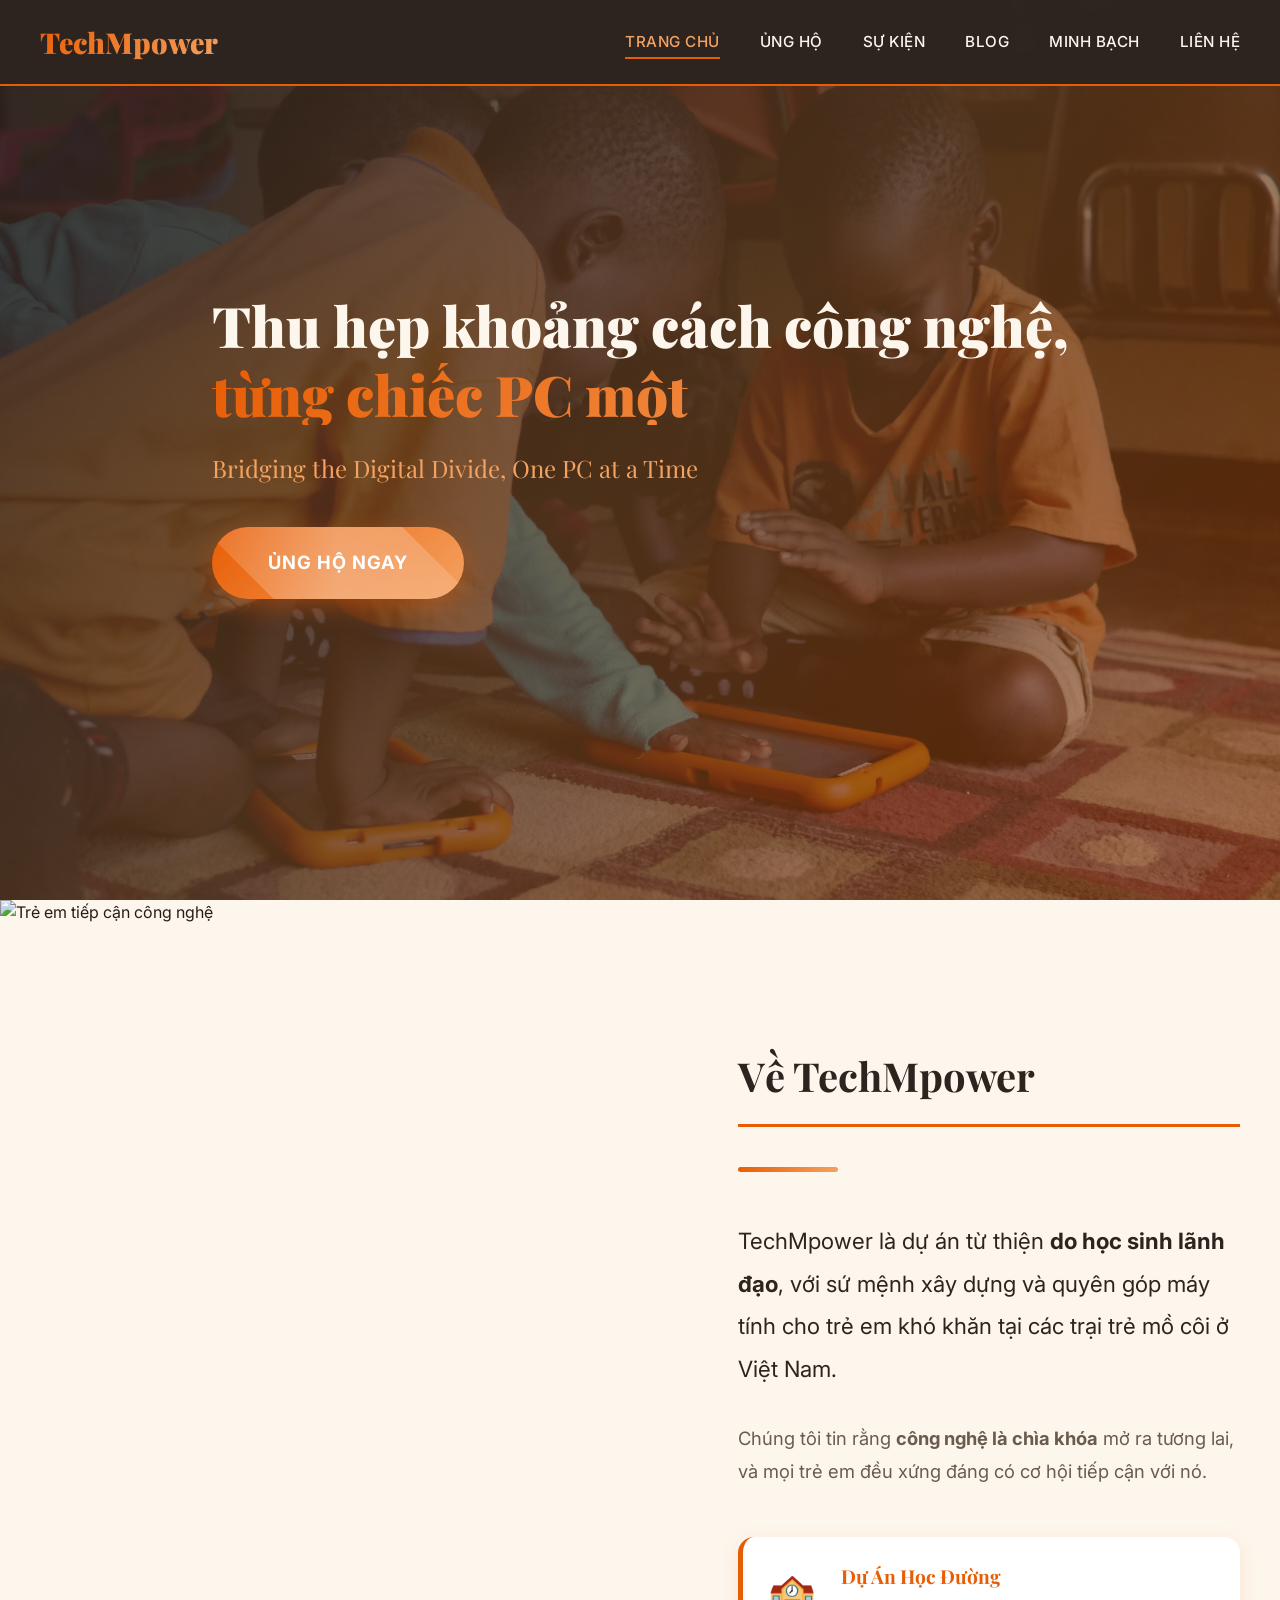
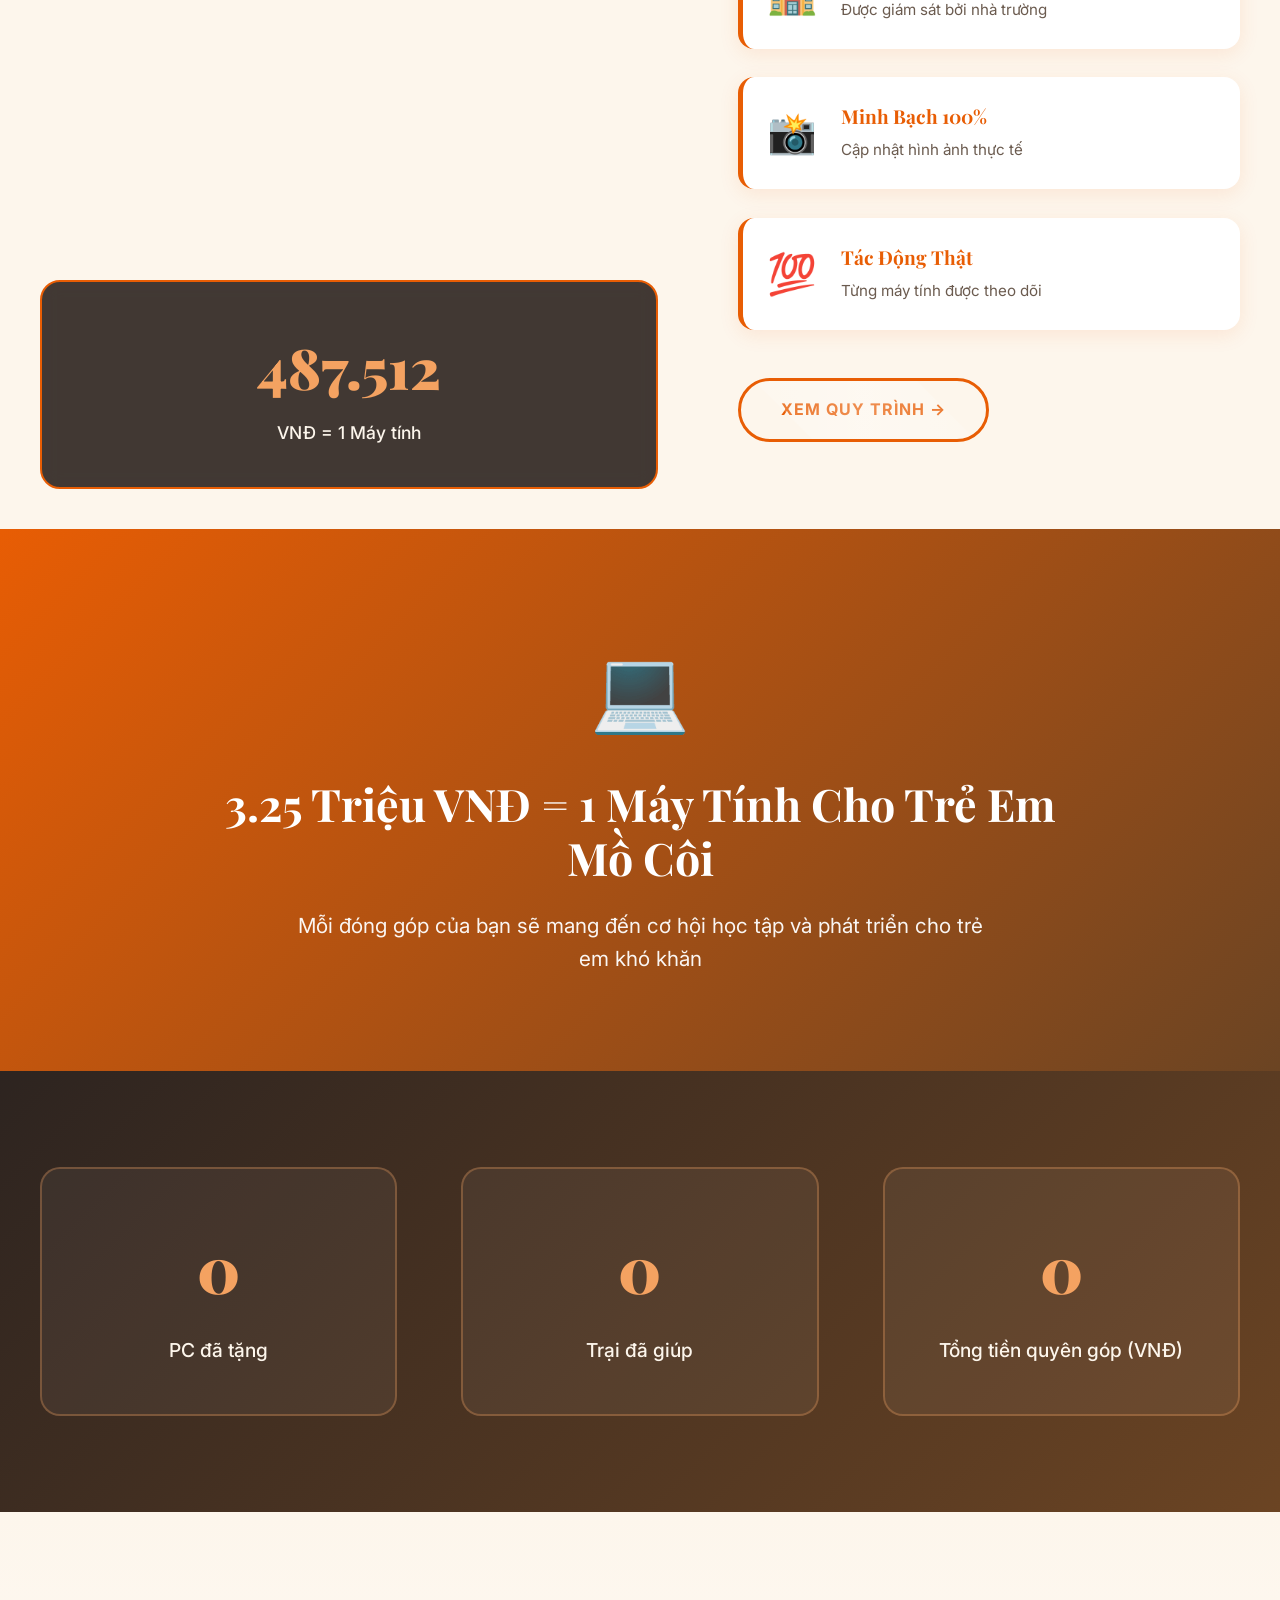
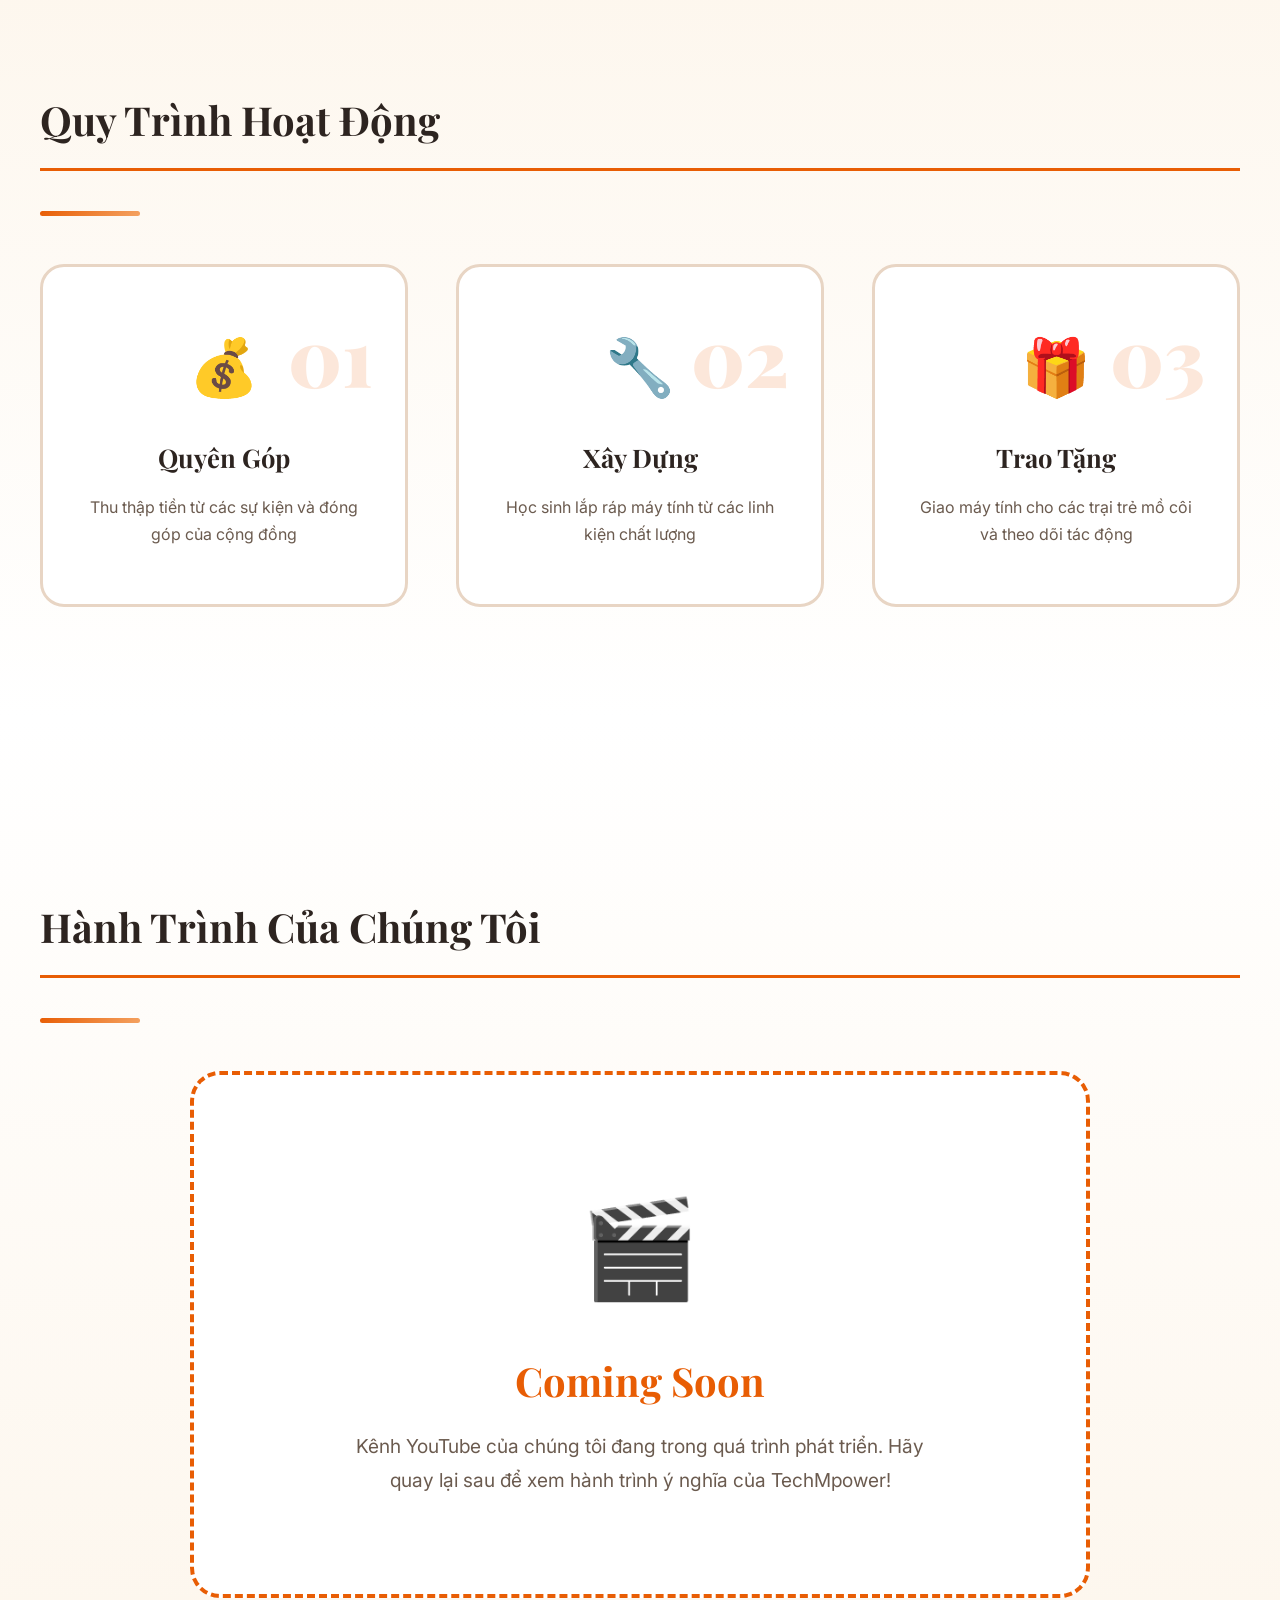
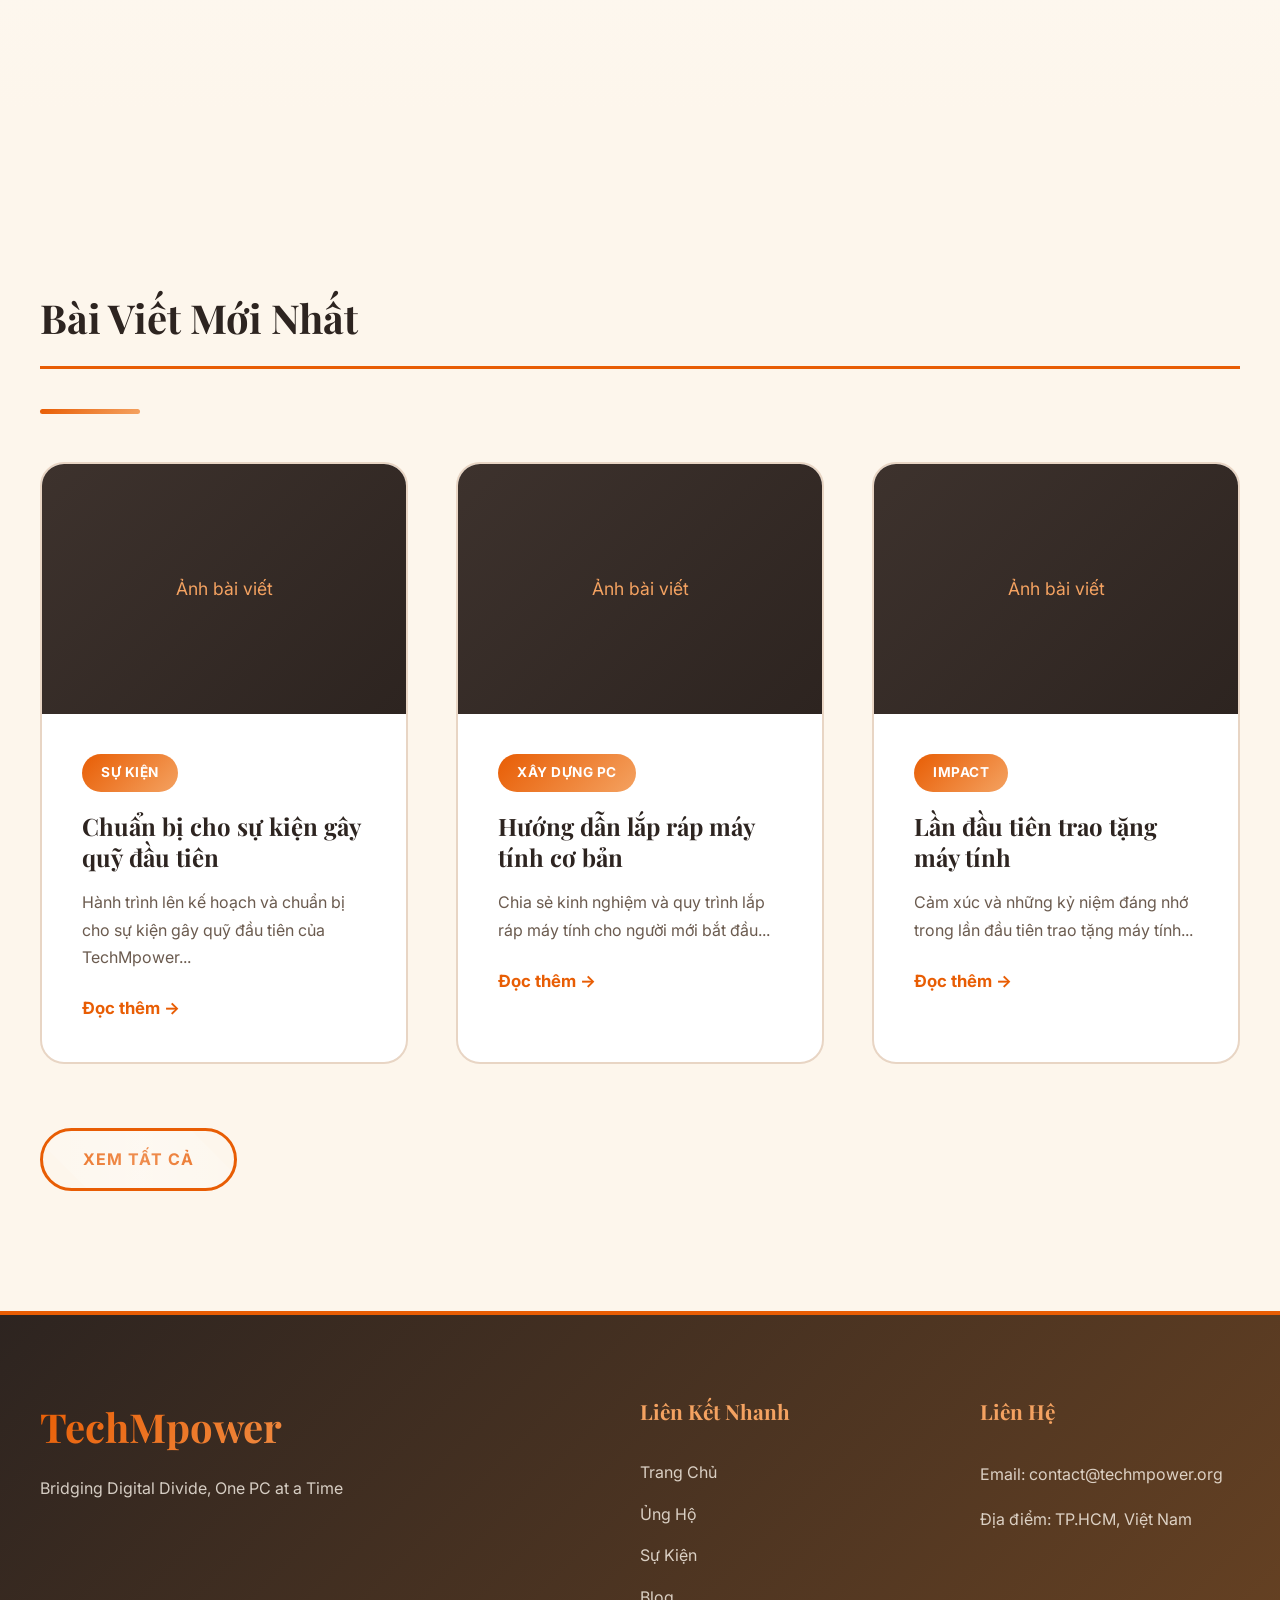
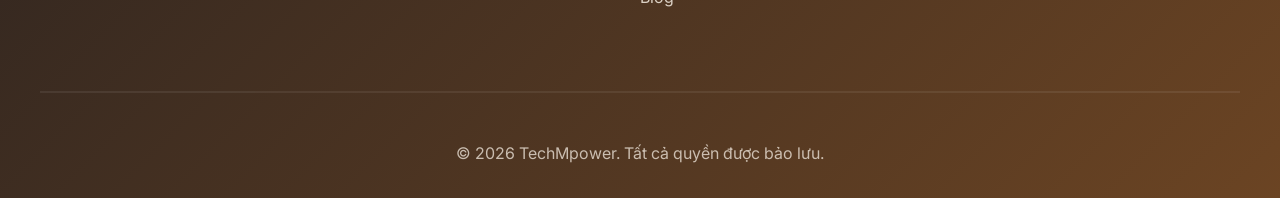
==== commit 8434977d: "image fix" ====
--- a/index.html
+++ b/index.html
@@ -43,7 +43,7 @@
     <!-- Hero Section - NATIONAL GEOGRAPHIC STYLE -->
     <section class="hero hero-full reveal">
         <div class="hero-image-container">
-            <img src="https://images.unsplash.com/photo-1497486751825-1233686d5d80?w=1200" alt="Trẻ em sử dụng công nghệ" class="hero-background-image">
+            <img src="kid-using-tech.jpg" alt="Trẻ em sử dụng công nghệ" class="hero-background-image">
             <div class="hero-overlay-gradient"></div>
         </div>
         <div class="container">
@@ -62,7 +62,7 @@
     <section class="about-section about-fullwidth reveal">
         <div class="about-image-wrapper">
             <div class="about-image-large">
-                <img src="kid-using-tech.jpg" alt="Trẻ em tiếp cận công nghệ" class="about-main-photo">
+                <img src="https://images.unsplash.com/photo-1497486751825-1233686d5d80?w=1200" alt="Trẻ em tiếp cận công nghệ" class="about-main-photo">
             </div>
             <div class="about-stats-overlay">
                 <div class="stat-box">
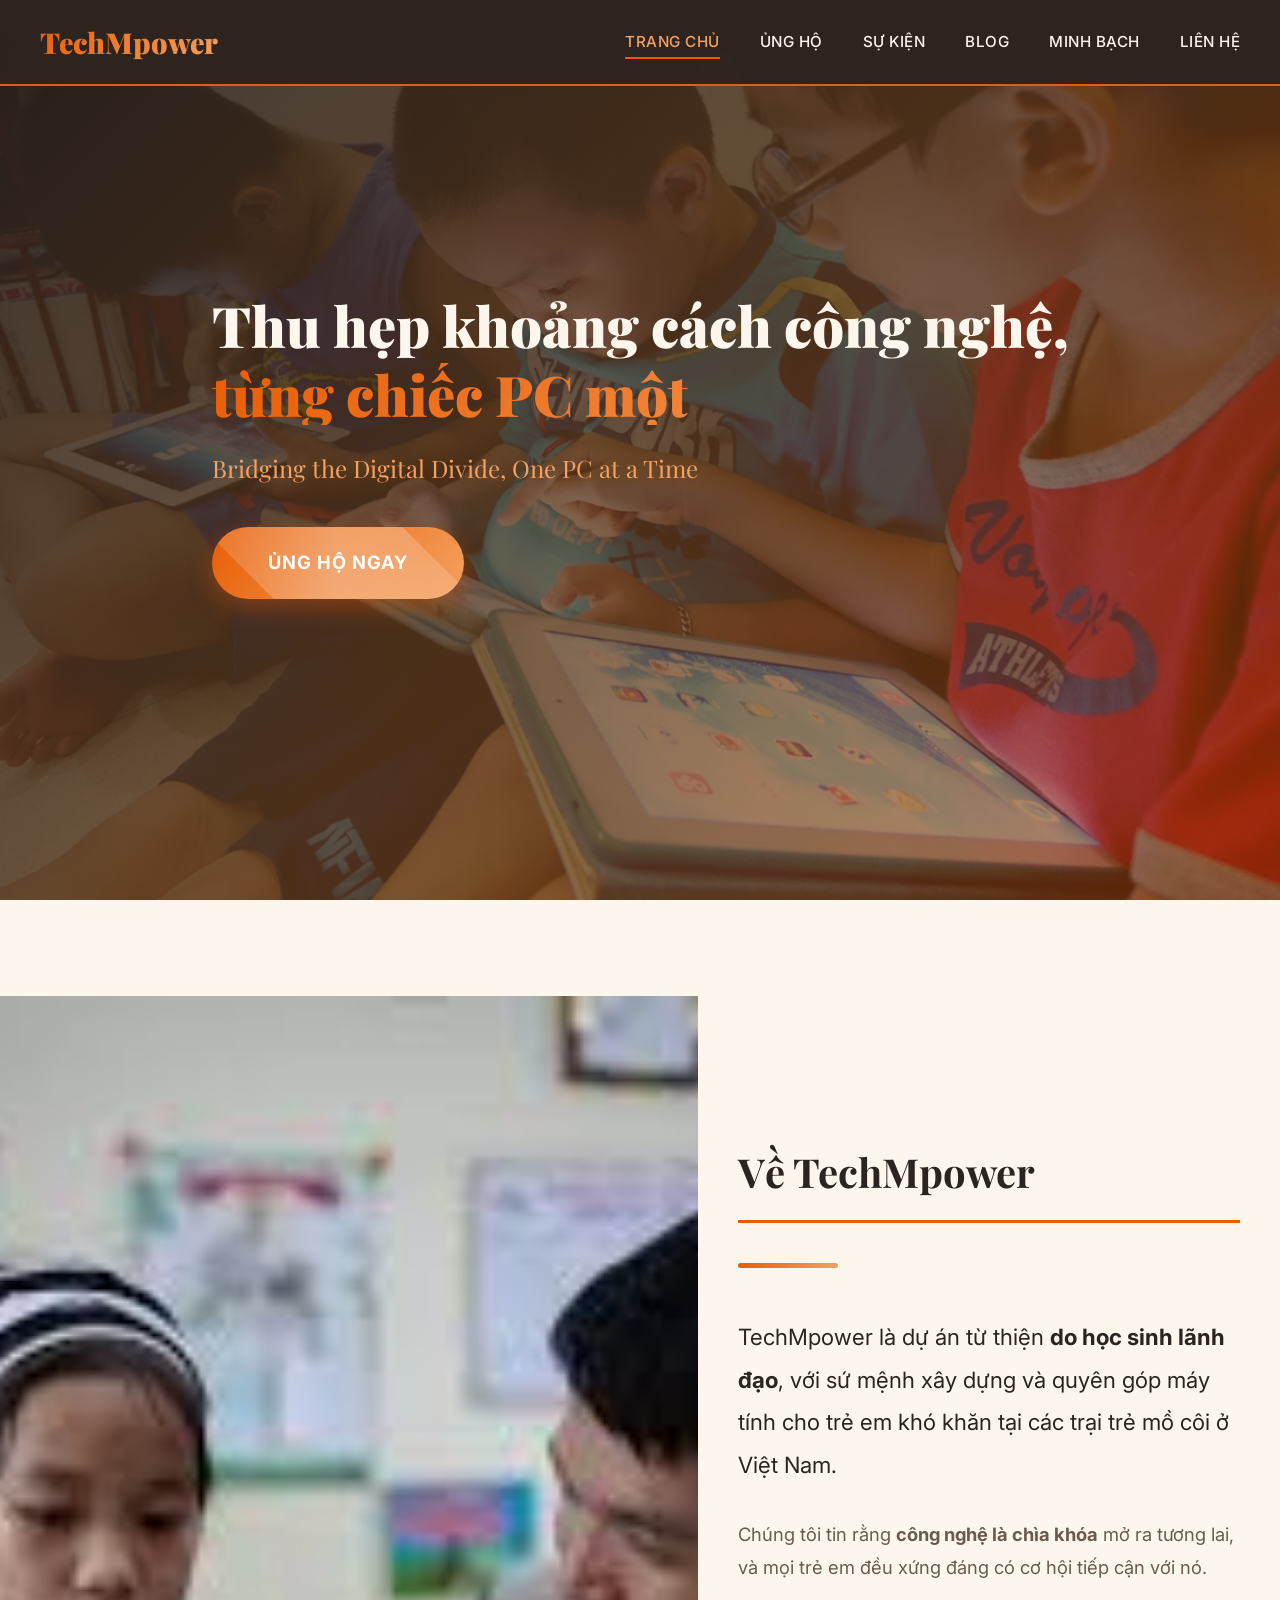
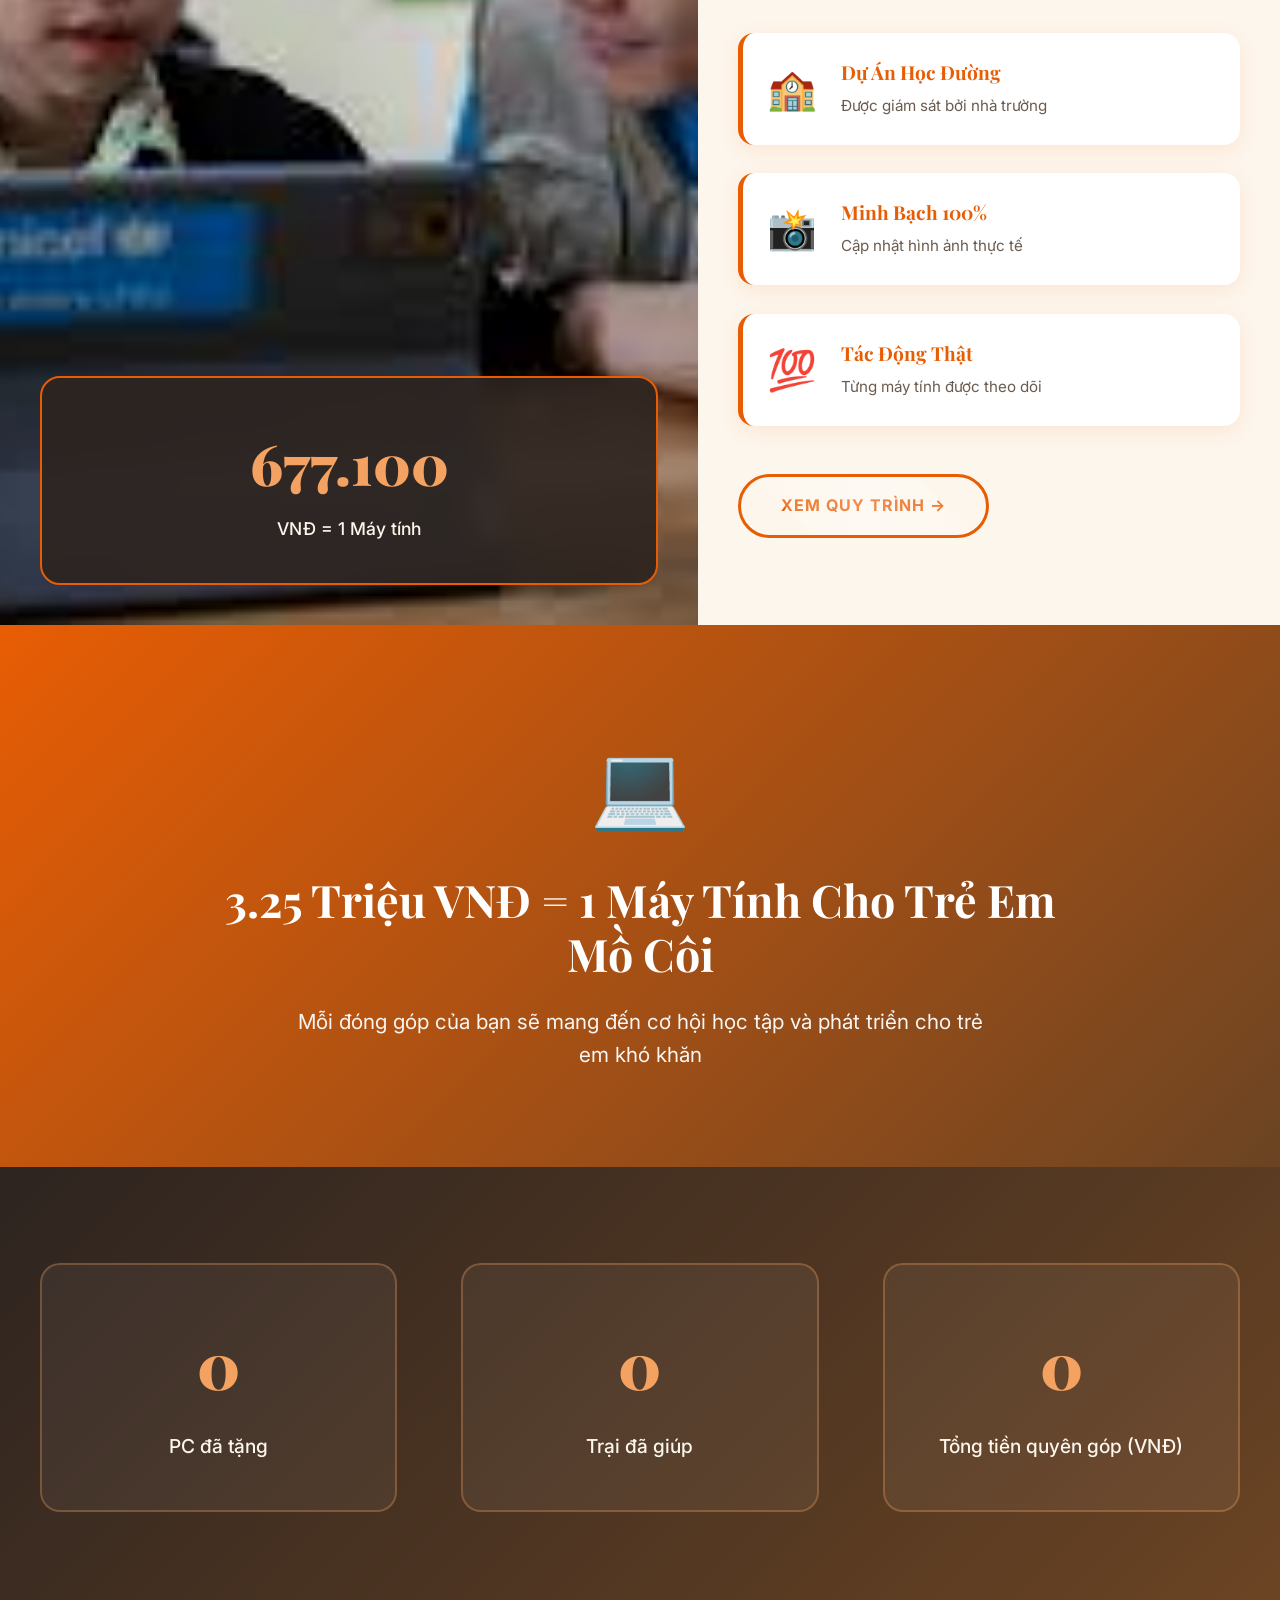
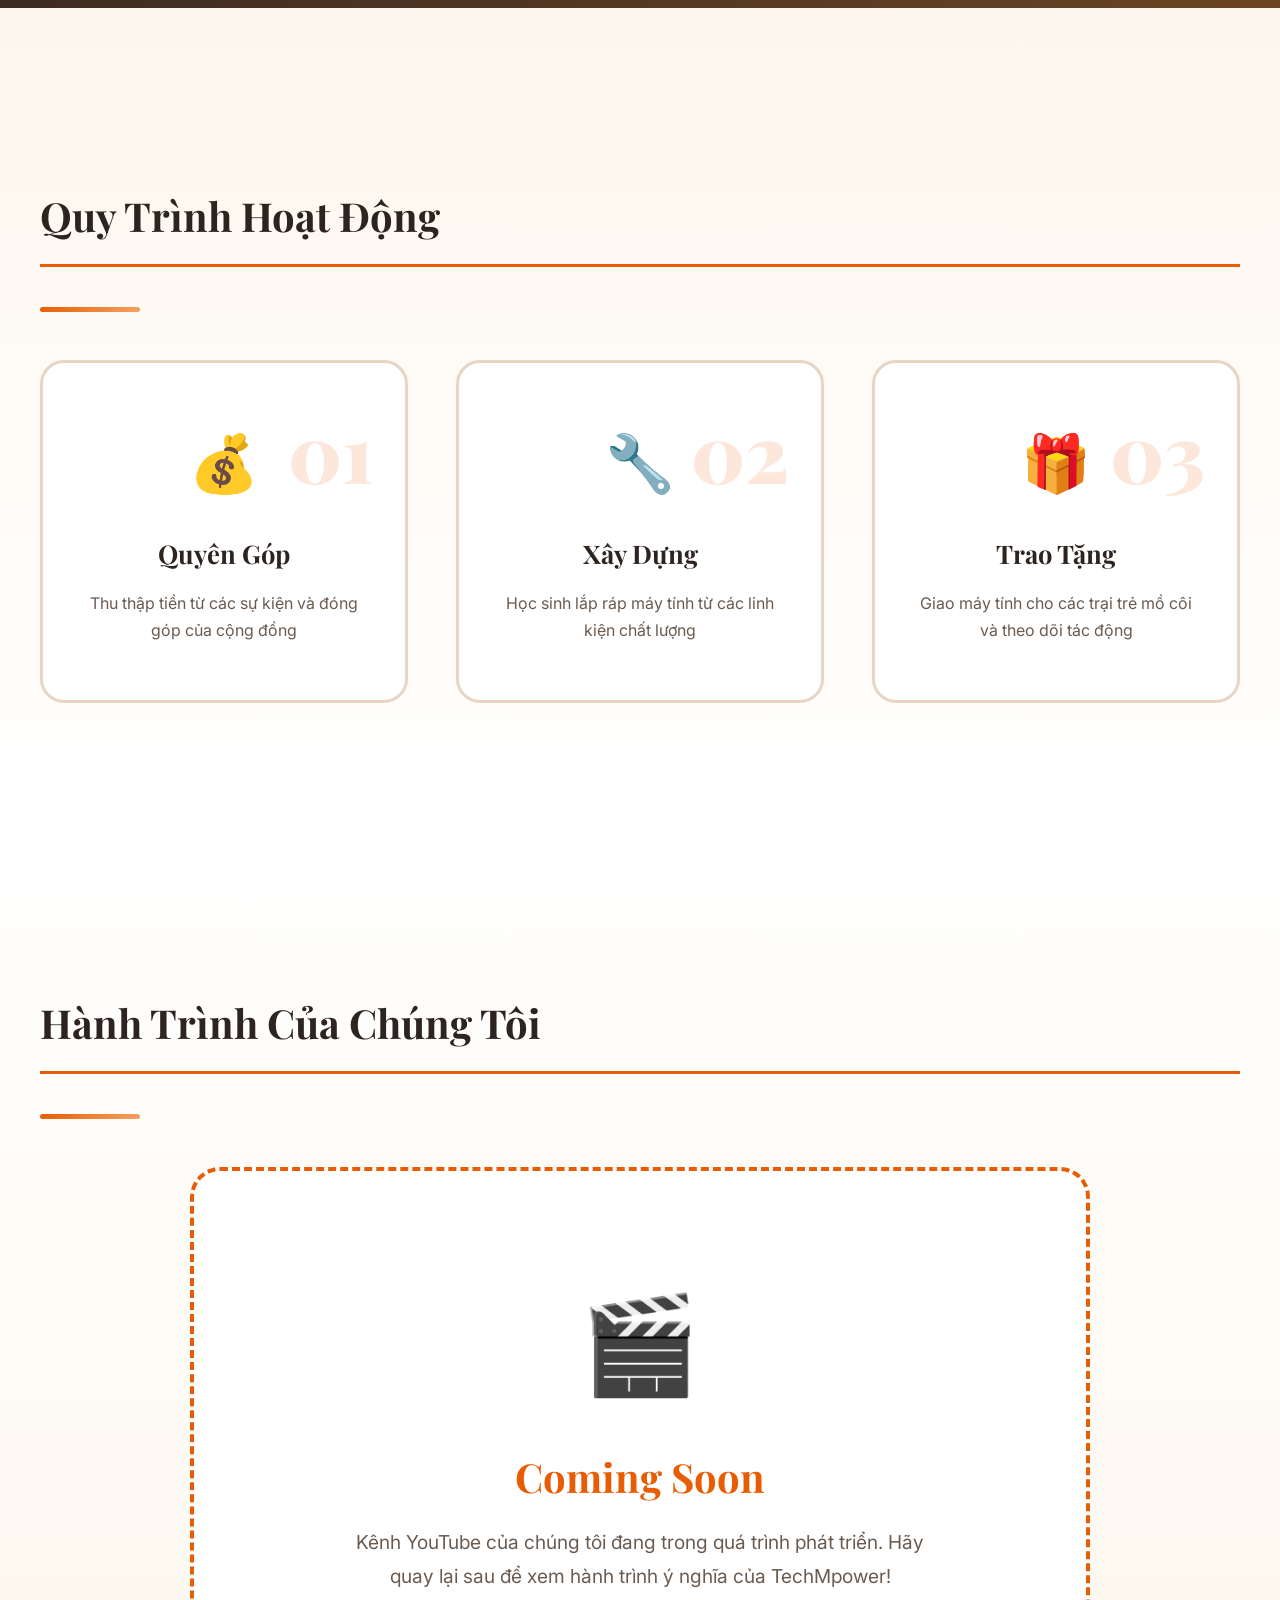
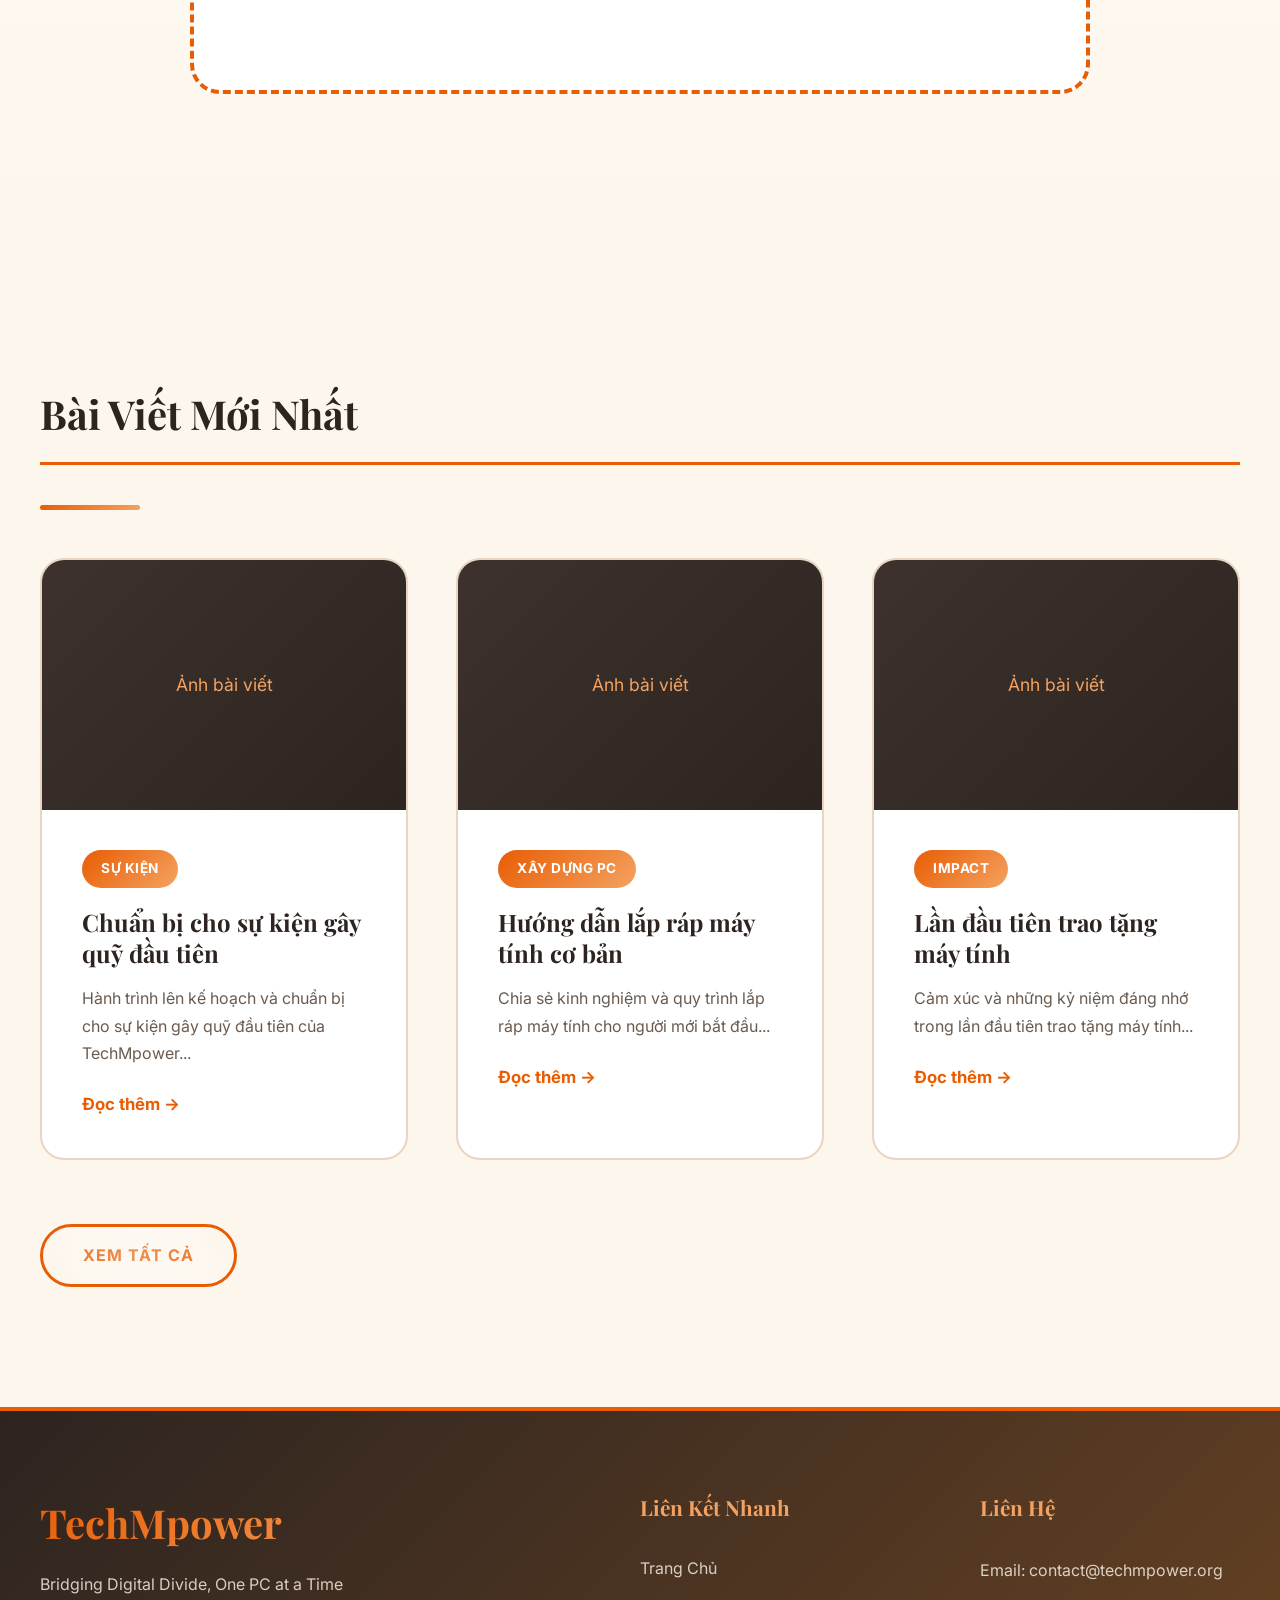
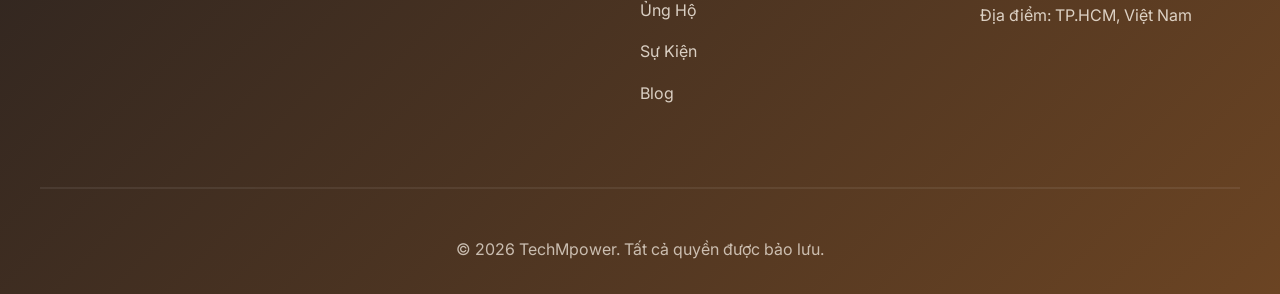
==== commit 13b6e17d: "images file" ====
--- a/index.html
+++ b/index.html
@@ -62,7 +62,7 @@
     <section class="about-section about-fullwidth reveal">
         <div class="about-image-wrapper">
             <div class="about-image-large">
-                <img src="https://images.unsplash.com/photo-1497486751825-1233686d5d80?w=1200" alt="Trẻ em tiếp cận công nghệ" class="about-main-photo">
+                <img src="images.jpeg" alt="Trẻ em tiếp cận công nghệ" class="about-main-photo">
             </div>
             <div class="about-stats-overlay">
                 <div class="stat-box">
--- a/css/style.css
+++ b/css/style.css
@@ -1212,3 +1212,13 @@
 /* ========== RESPONSIVE ========== */
 @media (max-width: 1024px) { .blog-layout-editorial { grid-template-columns: 1fr; } .blog-sidebar-editorial { position: static; } .contact-grid-editorial { grid-template-columns: 1fr; } .about-fullwidth { grid-template-columns: 1fr; } }
 @media (max-width: 768px) { .page-title-editorial { font-size: 2.5rem; } .section-title-editorial { font-size: 2rem; } .event-card-editorial { flex-direction: column; } .blog-post-card-editorial { flex-direction: column; } .post-image-placeholder { width: 100%; min-height: 200px; } .social-grid-editorial { grid-template-columns: 1fr; } .overview-cards-editorial, .donation-tiers-editorial, .payment-grid-editorial { grid-template-columns: 1fr; } }
+
+
+/* Add spacing between hero and about section */
+.about-section {
+    margin-top: 6rem;
+}
+
+.about-fullwidth {
+    margin-top: 6rem;
+}
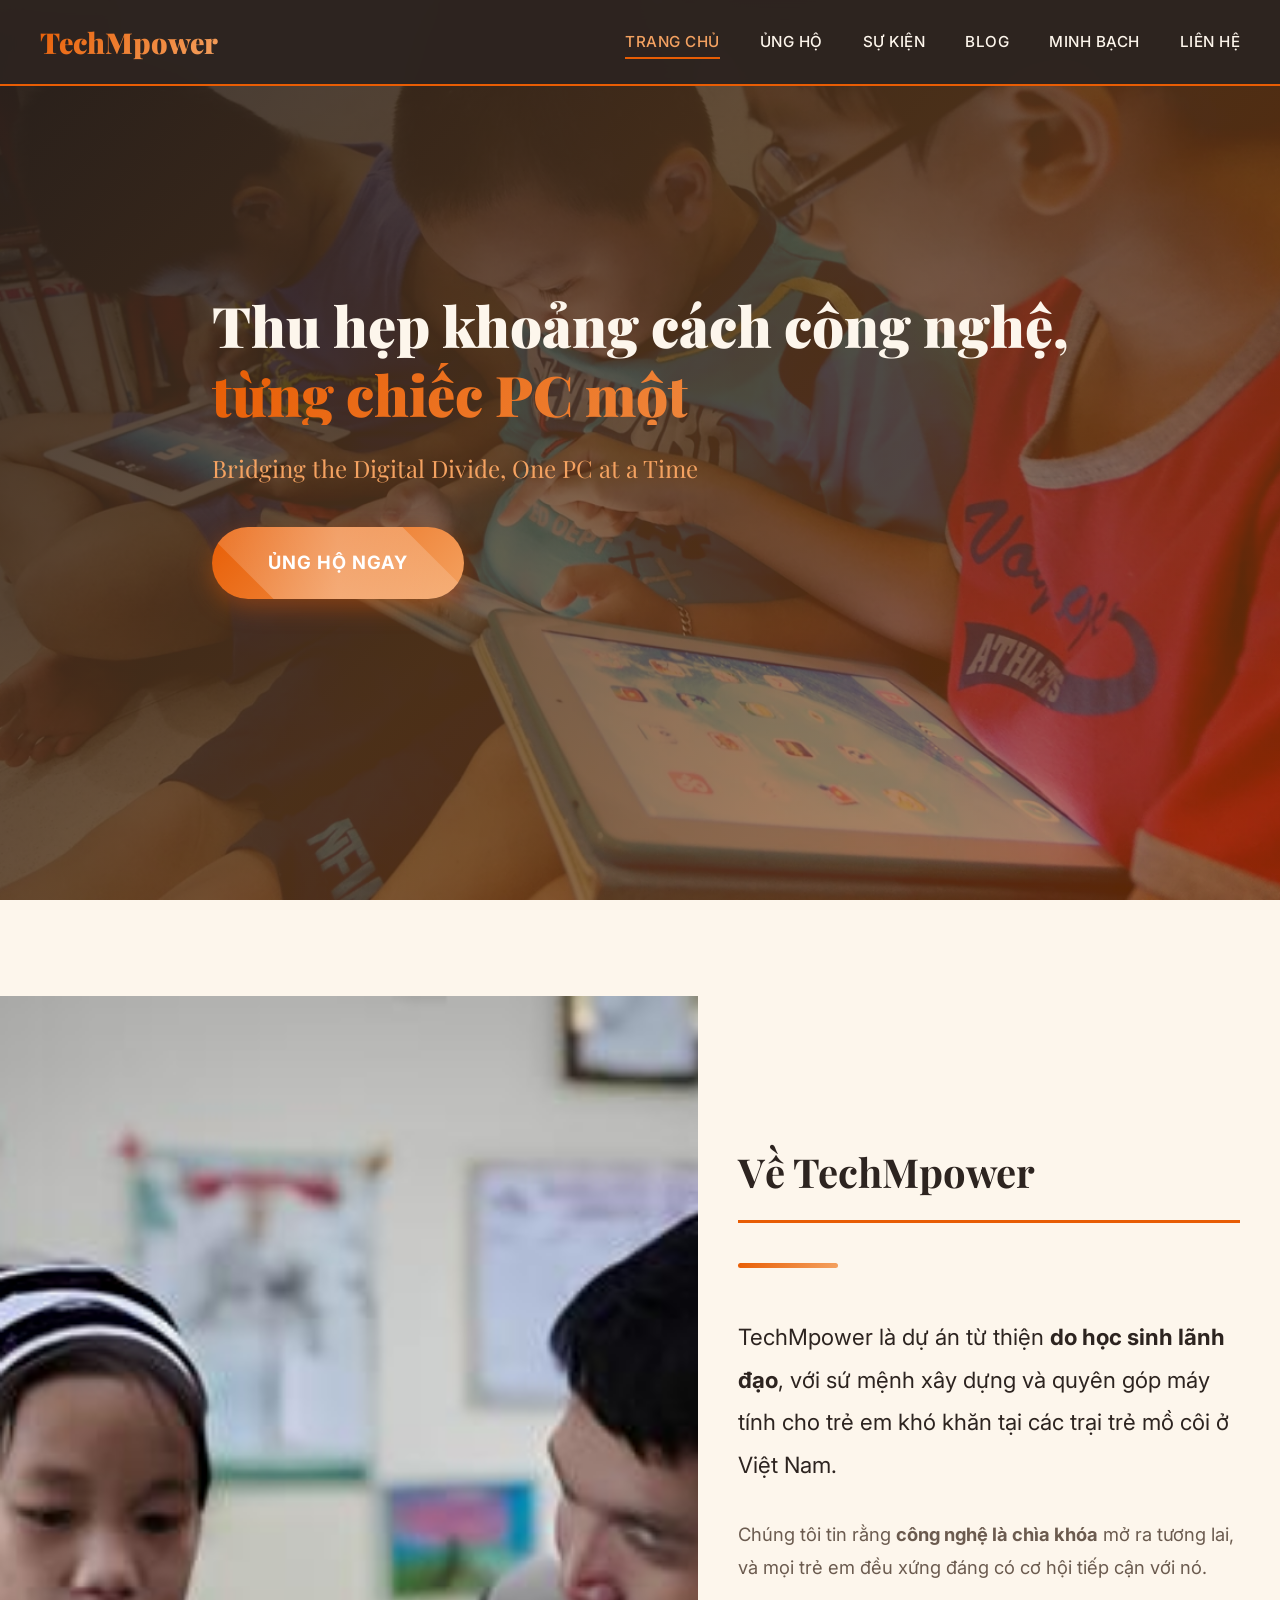
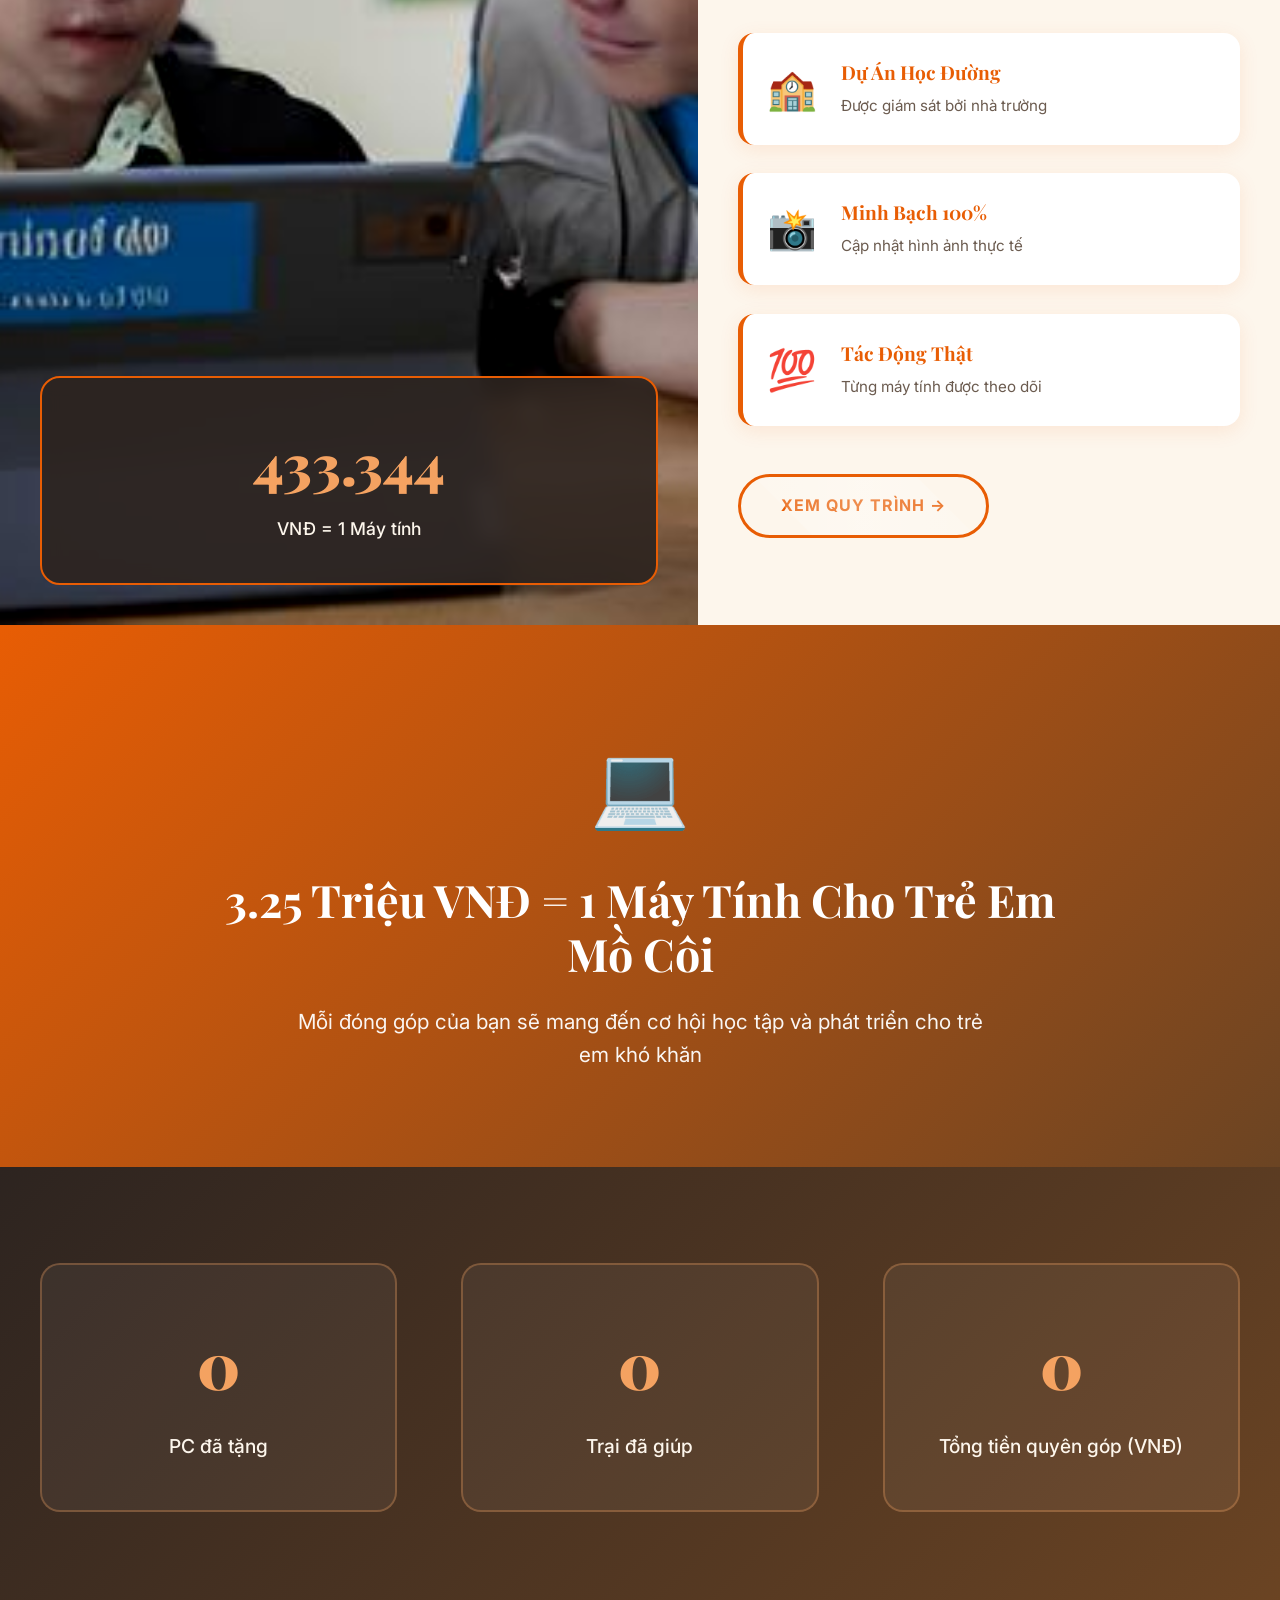
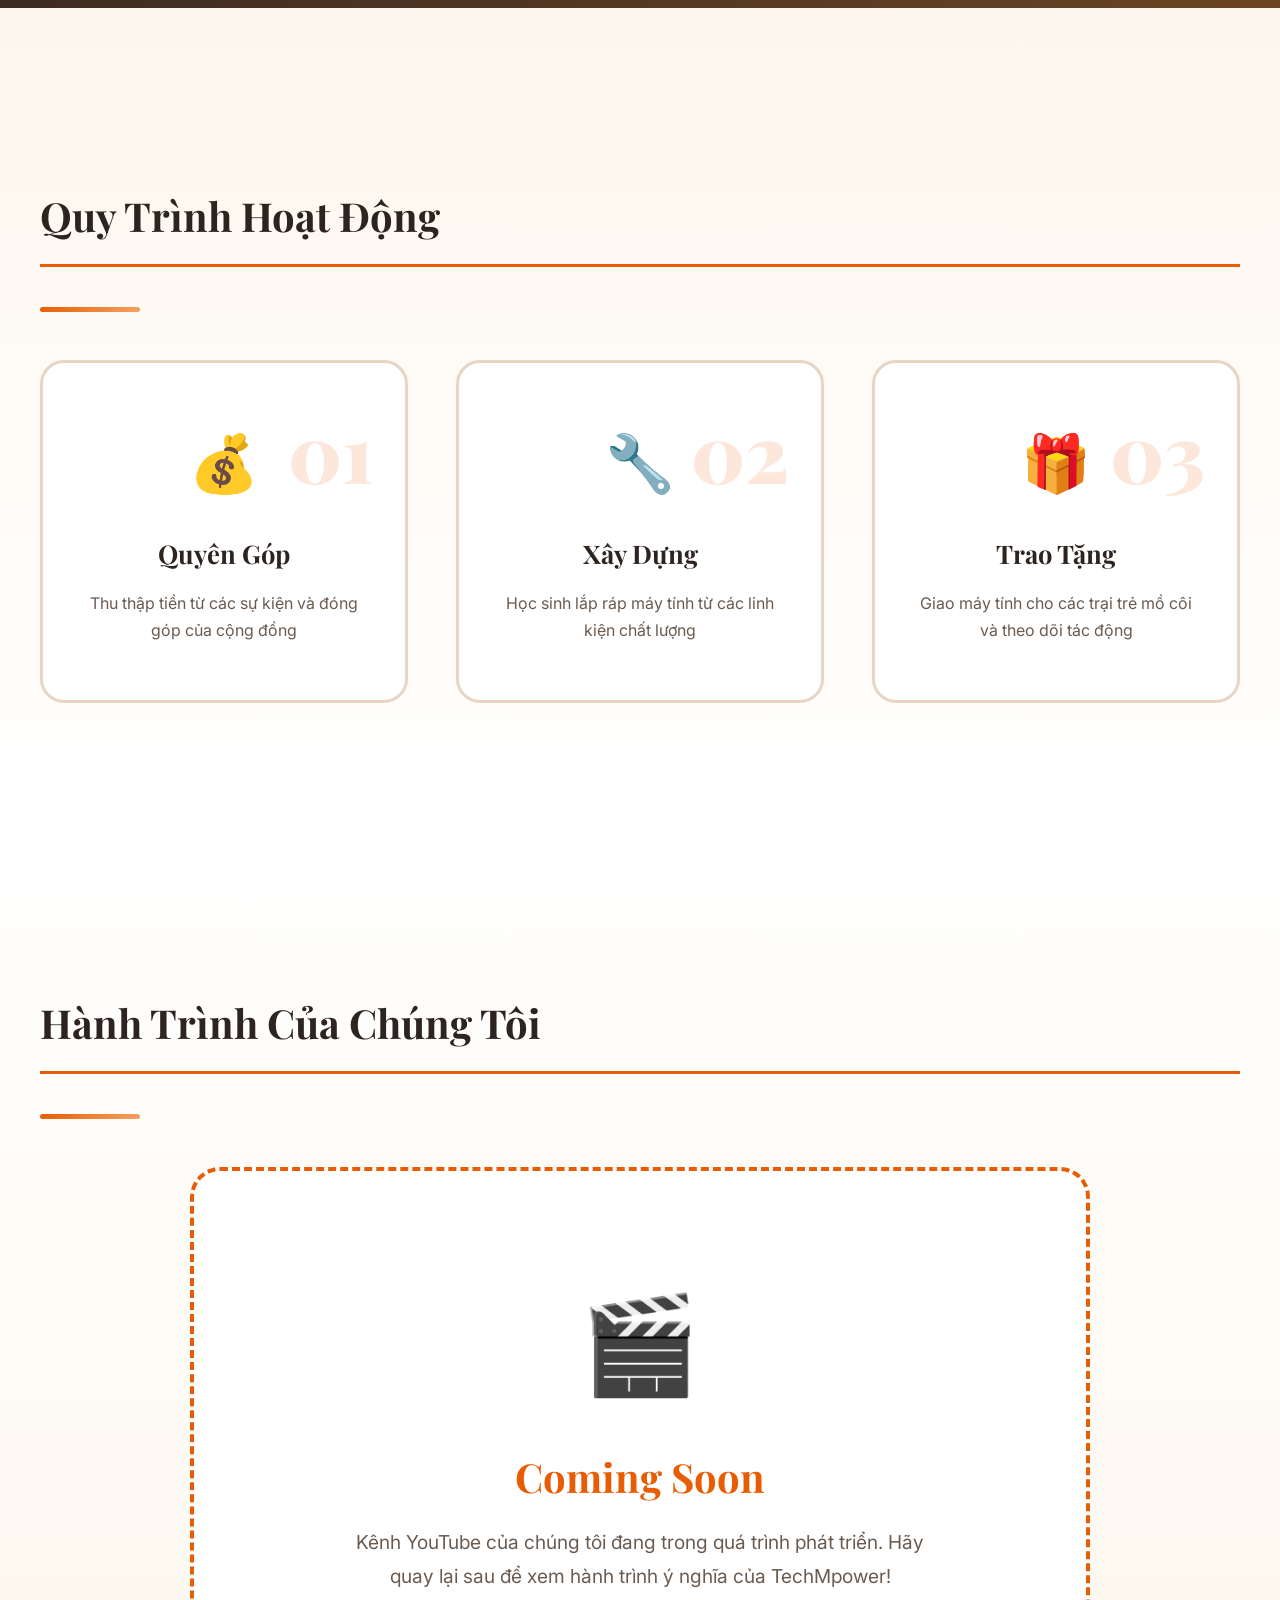
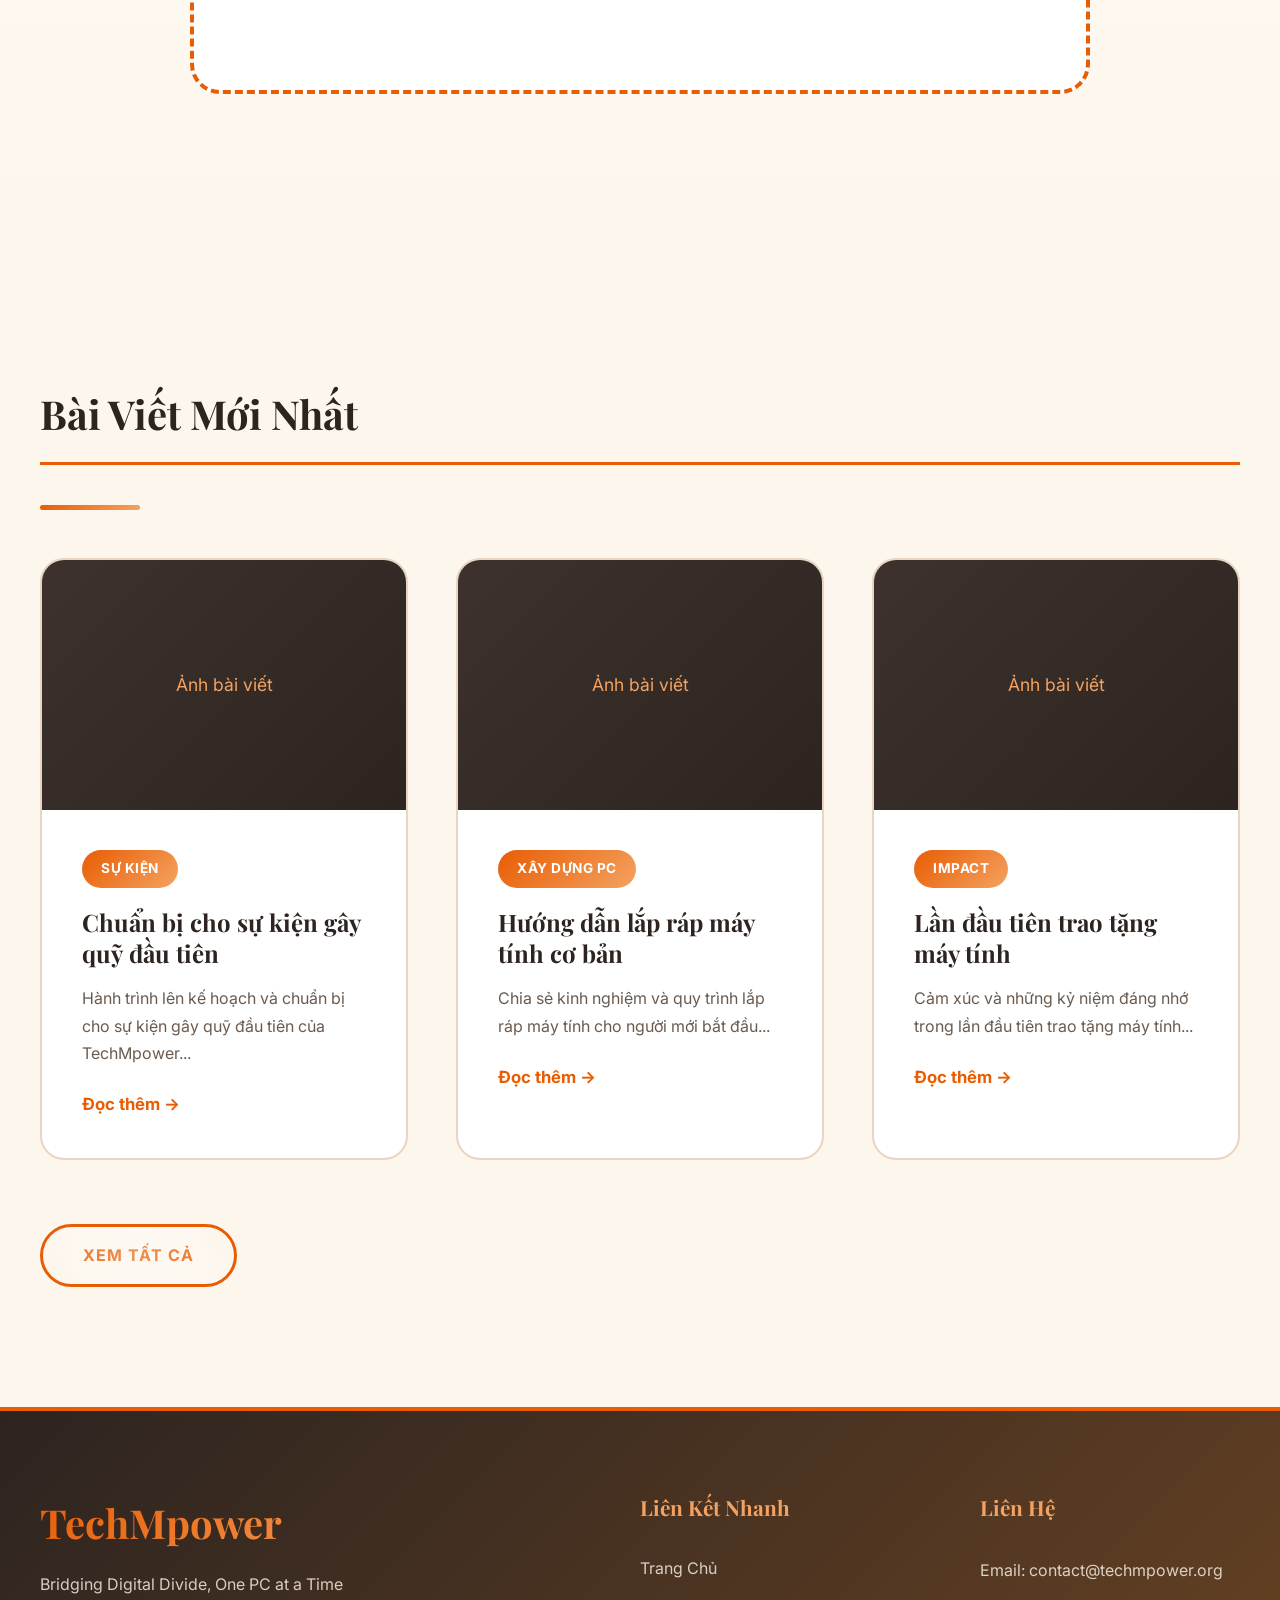
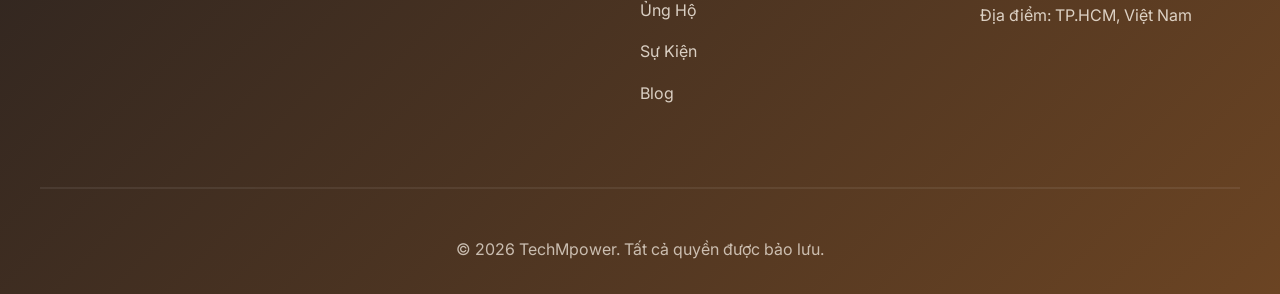
==== commit 793c1c7a: "images" ====
--- a/index.html
+++ b/index.html
@@ -62,7 +62,7 @@
     <section class="about-section about-fullwidth reveal">
         <div class="about-image-wrapper">
             <div class="about-image-large">
-                <img src="images.jpeg" alt="Trẻ em tiếp cận công nghệ" class="about-main-photo">
+                <img src="about.jpeg" alt="Trẻ em tiếp cận công nghệ" class="about-main-photo">
             </div>
             <div class="about-stats-overlay">
                 <div class="stat-box">
